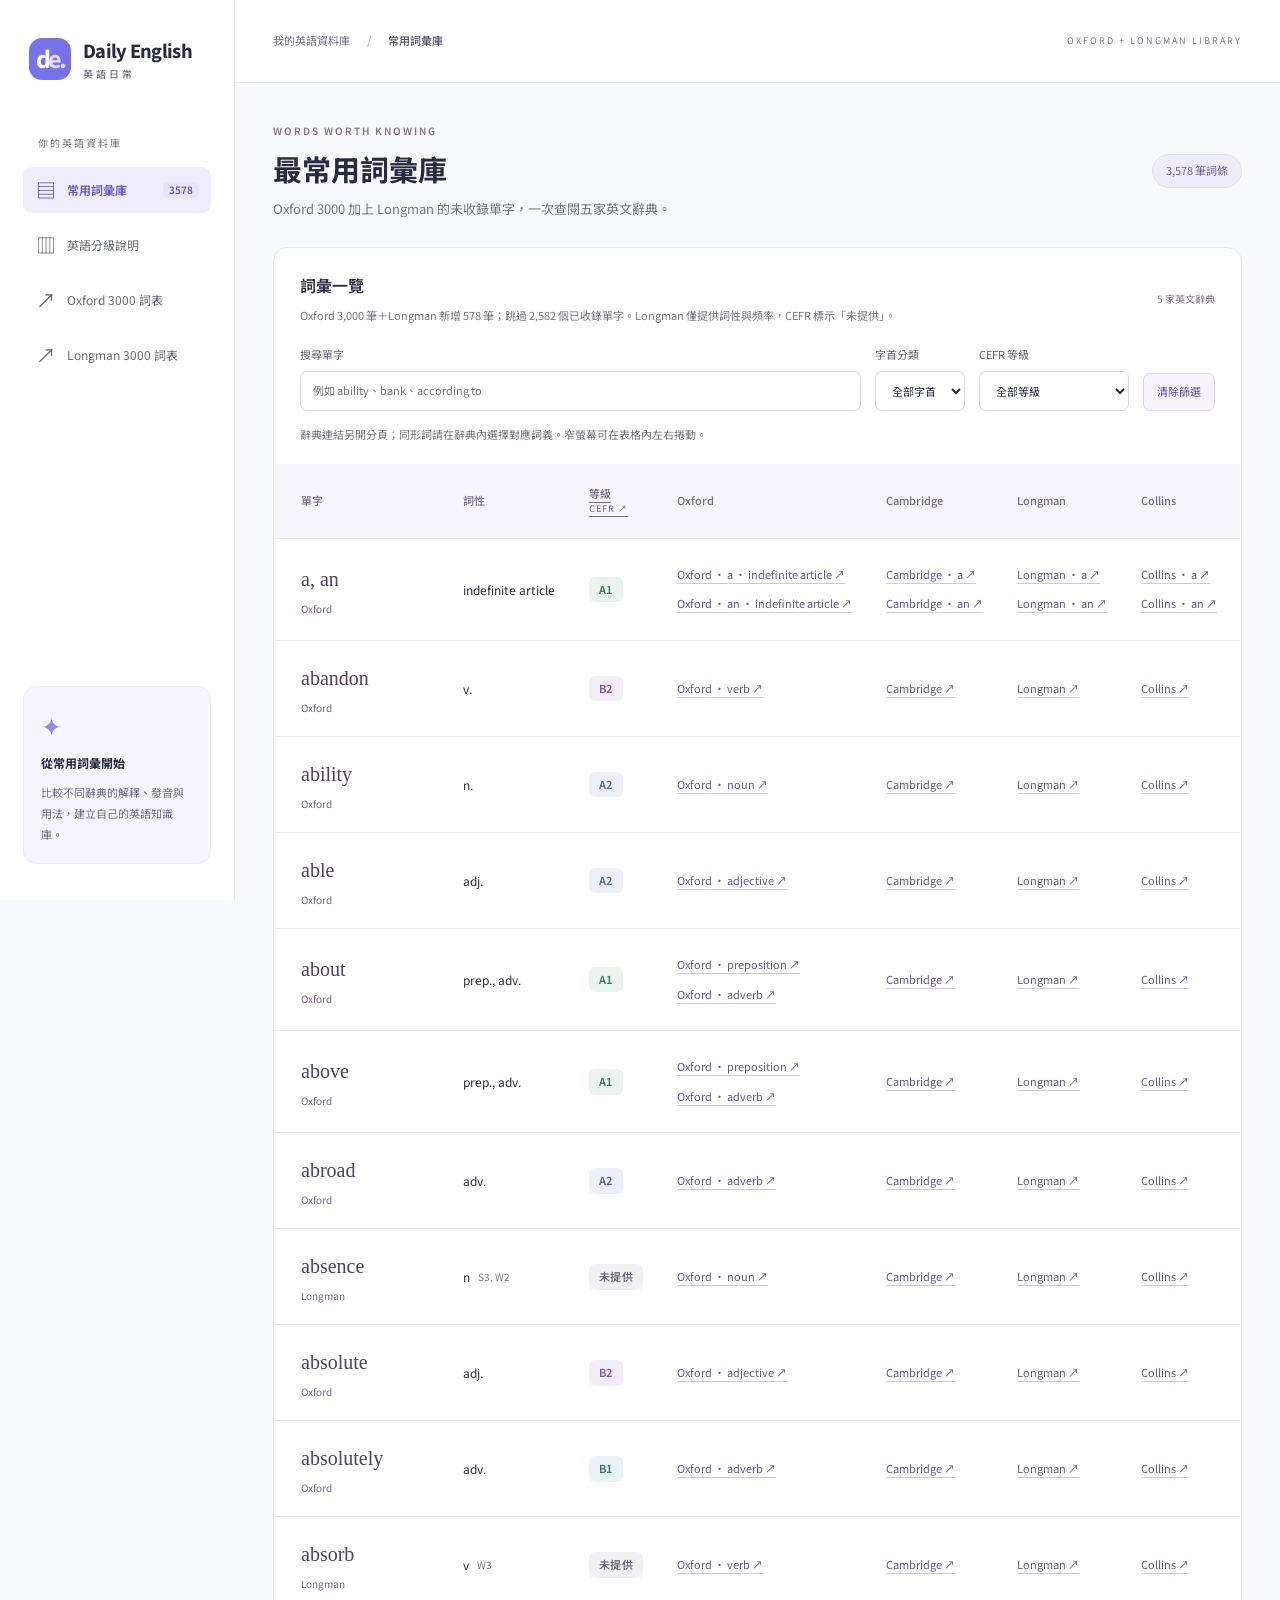
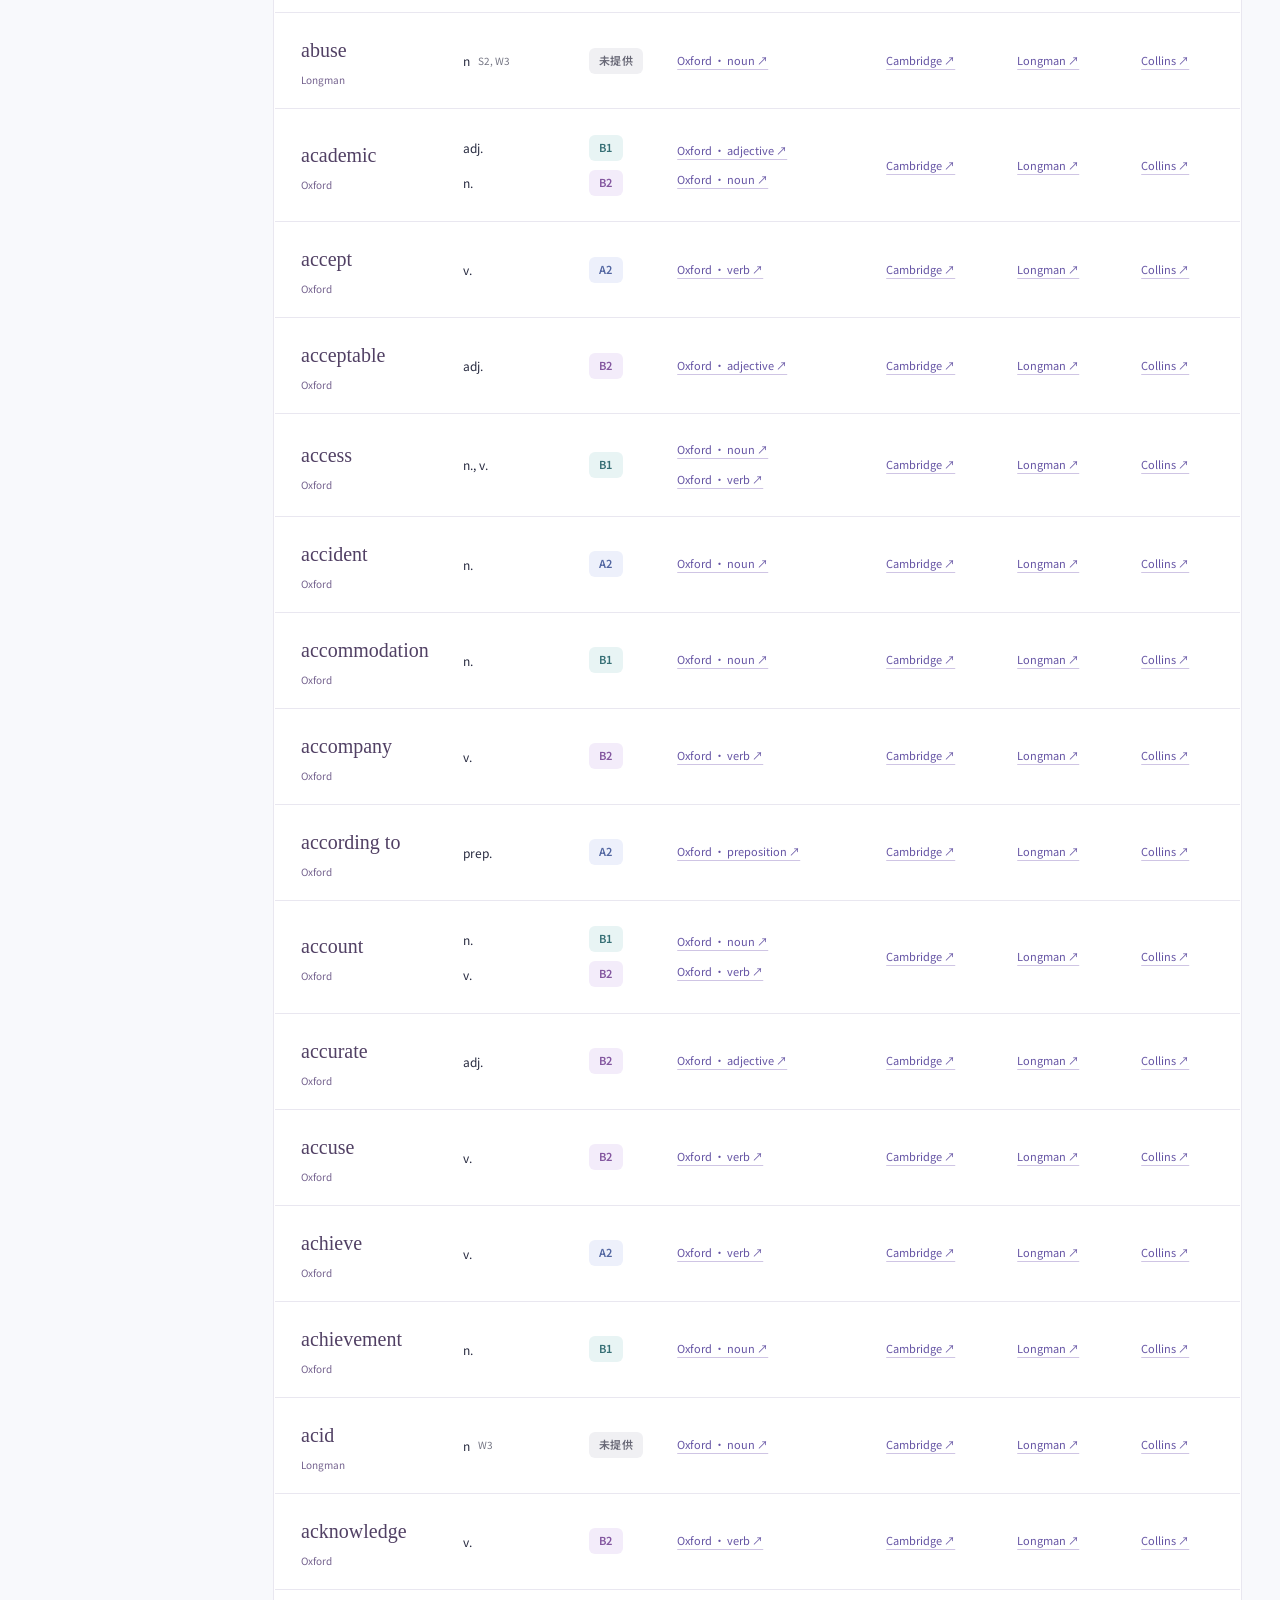
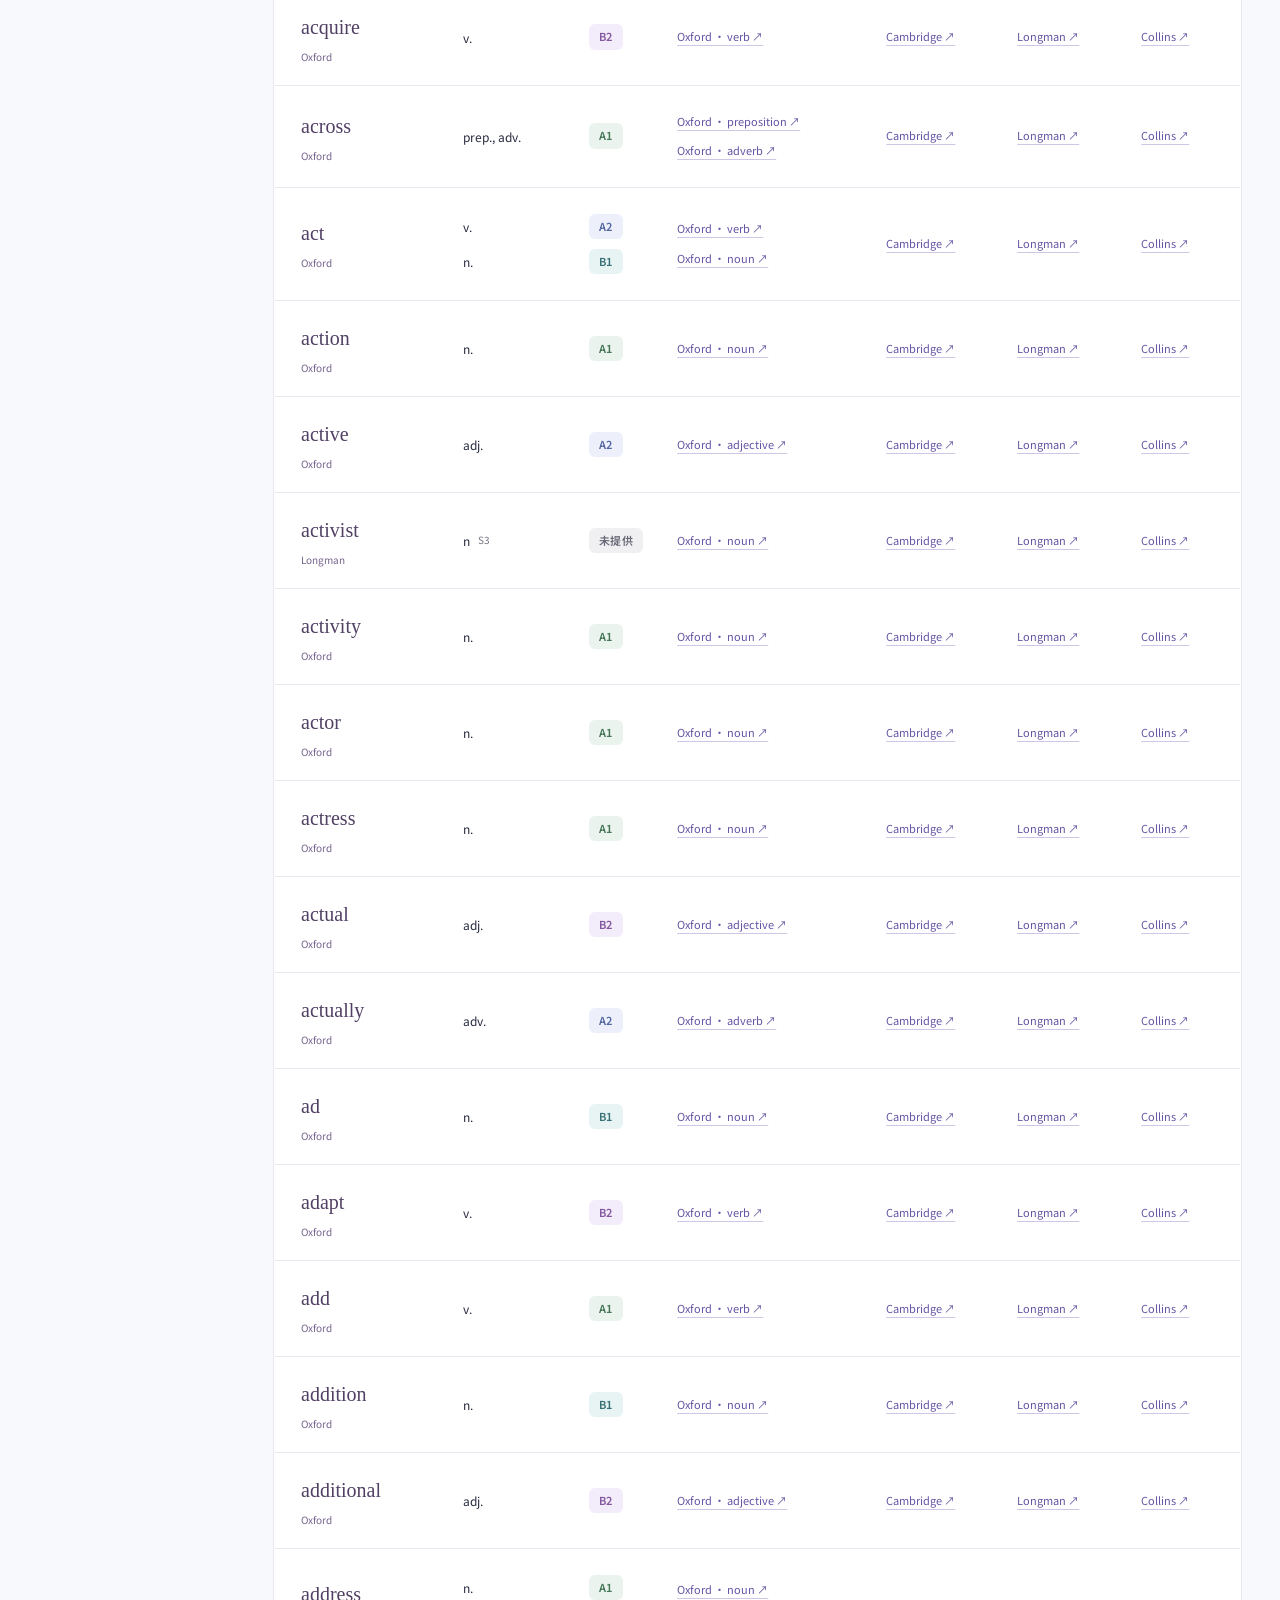
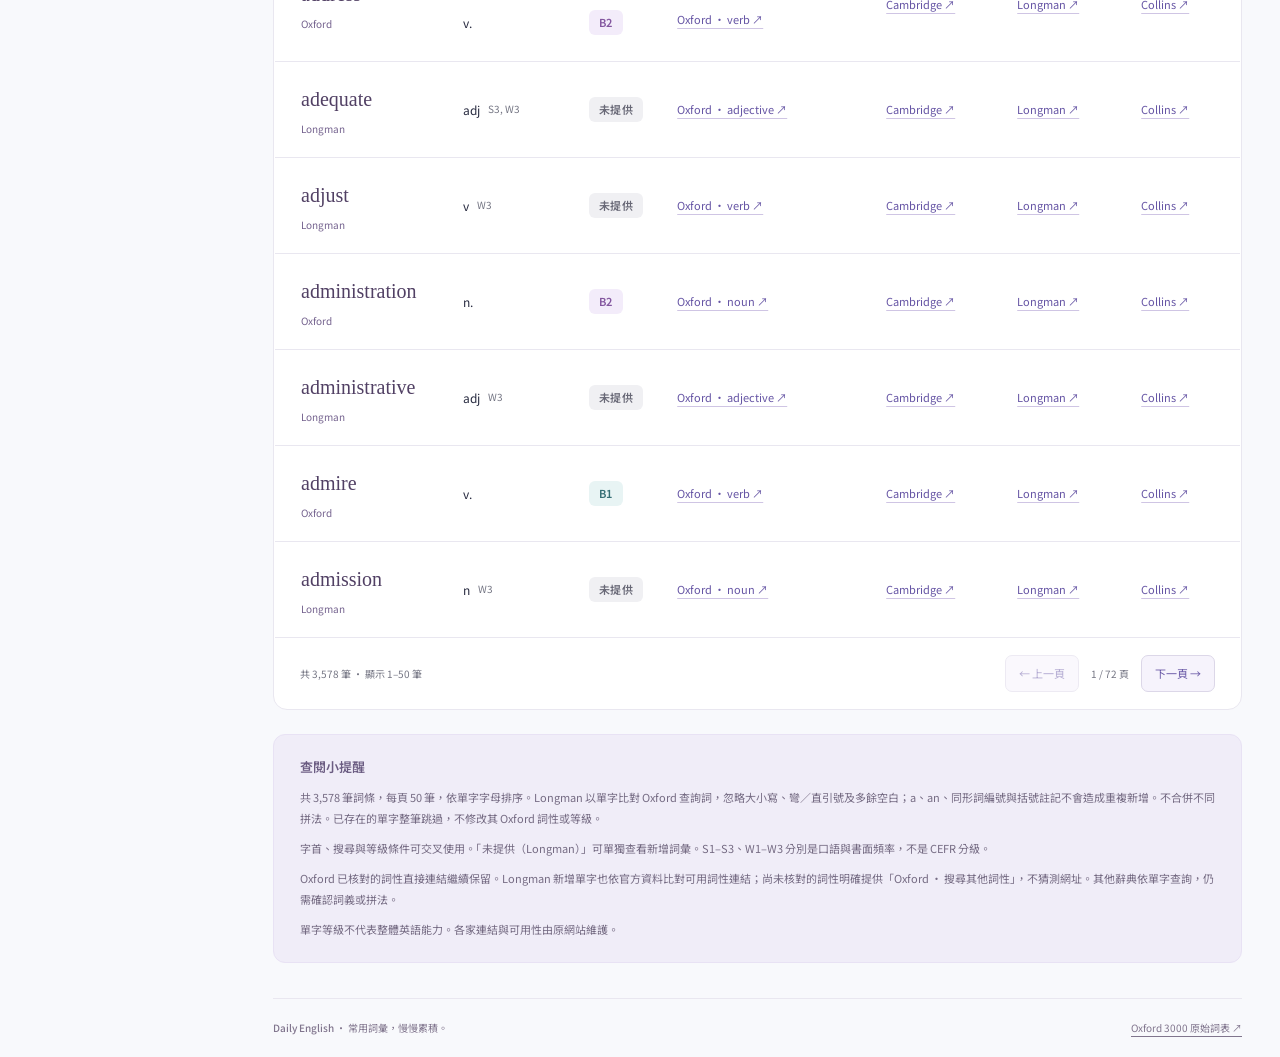
==== index.html @ fe5a357c "Add deduplicated Longman vocabulary to the library Co-authored-by: Copilot <223556219+Copilot@users." ====
<!DOCTYPE html>
<html lang="zh-Hant">
<head>
  <meta charset="UTF-8">
  <meta name="viewport" content="width=device-width, initial-scale=1">
  <meta name="theme-color" content="#7772e8">
  <meta name="description" content="Oxford 與 Longman 常用詞彙庫：搜尋 3578 筆詞條、詞性與等級，連結五家英文辭典，Longman 新增詞彙自動跳過已收錄的單字。">
  <title>常用詞彙庫｜Daily English 英語日常</title>
  <link rel="stylesheet" href="./styles.css">
  <script src="./oxford-words.js" defer></script>
  <script src="./oxford-links.js" defer></script>
  <script src="./longman-words.js" defer></script>
  <script src="./library.js?v=longman-union" defer></script>
</head>
<body>
  <a class="skip-link" href="#main">跳到主要內容</a>
  <aside class="sidebar">
    <a class="brand" href="./index.html" aria-label="Daily English 首頁"><span class="brand-icon">d<span>e.</span></span><span>Daily English<small>英語日常</small></span></a>
    <span class="nav-label">你的英語資料庫</span>
    <nav aria-label="主要導覽">
      <a class="nav-item active" href="./index.html" aria-current="page"><span aria-hidden="true">▤</span>常用詞彙庫<span class="nav-badge">3578</span></a>
      <a class="nav-item" href="./levels.html"><span aria-hidden="true">▥</span>英語分級說明</a>
      <a class="nav-item" href="./The_Oxford_3000.pdf" target="_blank" rel="noopener noreferrer"><span aria-hidden="true">↗</span>Oxford 3000 詞表<span class="sr-only">（另開分頁）</span></a>
      <a class="nav-item" href="./longman_3000_list.pdf" target="_blank" rel="noopener noreferrer"><span aria-hidden="true">↗</span>Longman 3000 詞表<span class="sr-only">（另開分頁）</span></a>
    </nav>
    <div class="sidebar-note"><span aria-hidden="true">✦</span><strong>從常用詞彙開始</strong><p>比較不同辭典的解釋、發音與用法，建立自己的英語知識庫。</p></div>
  </aside>
  <div class="workspace">
    <header class="topbar"><div class="breadcrumb">我的英語資料庫 <span>/</span> <strong>常用詞彙庫</strong></div><span class="header-label">OXFORD + LONGMAN LIBRARY</span></header>
    <main id="main" tabindex="-1">
      <div class="page-heading"><div><div class="eyebrow">WORDS WORTH KNOWING</div><h1>最常用詞彙庫</h1><p>Oxford 3000 加上 Longman 的未收錄單字，一次查閱五家英文辭典。</p></div><span class="entry-count">3,578 筆詞條</span></div>
      <section class="library-panel" aria-labelledby="library-title">
        <div class="panel-heading"><div><h2 id="library-title">詞彙一覽</h2><p>Oxford 3,000 筆＋Longman 新增 578 筆；跳過 2,582 個已收錄單字。Longman 僅提供詞性與頻率，CEFR 標示「未提供」。</p></div><span class="dictionary-count">5 家英文辭典</span></div>
        <form class="library-filters" id="filters" role="search" aria-label="搜尋詞彙">
          <label class="search-field" for="word-search">搜尋單字<input id="word-search" type="search" placeholder="例如 ability、bank、according to" autocomplete="off" disabled></label>
          <label for="initial-filter">字首分類<select id="initial-filter" disabled><option value="">全部字首</option></select></label>
          <label for="level-filter">CEFR 等級<select id="level-filter" disabled><option value="">全部等級</option><option>A1</option><option>A2</option><option>B1</option><option>B2</option><option value="ungraded">未提供（Longman）</option></select></label>
          <button type="reset" id="clear-filters" disabled>清除篩選</button>
        </form>
        <p class="table-hint" id="table-hint">辭典連結另開分頁；同形詞請在辭典內選擇對應詞義。窄螢幕可在表格內左右捲動。</p>
        <p class="library-error" id="library-error" role="alert" hidden></p>
        <noscript><p class="library-error">請啟用 JavaScript 以使用完整詞庫、搜尋與分頁，或直接開啟 <a href="./The_Oxford_3000.pdf">Oxford 3000 PDF 詞表</a>。</p></noscript>
        <div class="table-scroll" role="region" aria-label="常用詞彙表格，可左右捲動" aria-describedby="table-hint" tabindex="0">
          <table>
            <caption class="sr-only">Oxford 與 Longman 詞條、詞性、CEFR 等級及五家英文辭典連結（另開分頁）</caption>
            <thead><tr><th scope="col">單字</th><th scope="col">詞性</th><th scope="col"><a class="level-guide-link" href="./levels.html">等級 <span class="column-detail">CEFR ↗</span><span class="sr-only">：查看英語分級說明</span></a></th><th scope="col">Oxford</th><th scope="col">Cambridge</th><th scope="col">Longman</th><th scope="col">Collins</th><th scope="col">Merriam-Webster</th></tr></thead>
            <tbody id="vocabulary-body"></tbody>
          </table>
        </div>
        <div class="table-footer"><span id="results-status" role="status" aria-live="polite">正在載入詞庫…</span><div class="pagination" aria-label="詞庫分頁"><button type="button" id="previous-page" disabled>← 上一頁</button><span id="page-status"></span><button type="button" id="next-page" disabled>下一頁 →</button></div></div>
      </section>
      <aside class="library-note"><h2>查閱小提醒</h2><p>共 3,578 筆詞條，每頁 50 筆，依單字字母排序。Longman 以單字比對 Oxford 查詢詞，忽略大小寫、彎／直引號及多餘空白；a、an、同形詞編號與括號註記不會造成重複新增。不合併不同拼法。已存在的單字整筆跳過，不修改其 Oxford 詞性或等級。</p><p>字首、搜尋與等級條件可交叉使用。「未提供（Longman）」可單獨查看新增詞彙。S1–S3、W1–W3 分別是口語與書面頻率，不是 CEFR 分級。</p><p>Oxford 已核對的詞性直接連結繼續保留。Longman 新增單字也依官方資料比對可用詞性連結；尚未核對的詞性明確提供「Oxford · 搜尋其他詞性」，不猜測網址。其他辭典依單字查詢，仍需確認詞義或拼法。</p><p>單字等級不代表整體英語能力。各家連結與可用性由原網站維護。</p></aside>
      <footer class="footer"><span><strong>Daily English</strong> · 常用詞彙，慢慢累積。</span><a href="./The_Oxford_3000.pdf" target="_blank" rel="noopener noreferrer">Oxford 3000 原始詞表 ↗<span class="sr-only">（另開分頁）</span></a></footer>
    </main>
  </div>
</body>
</html>
---- styles.css ----
@import url('https://fonts.googleapis.com/css2?family=Noto+Sans+TC:wght@400;500;600;700;800&display=swap');

:root{--ink:#282b40;--muted:#747583;--purple:#7772e8;--line:#e9e7f0;--bg:#f8f9fc}
*{box-sizing:border-box}
body{margin:0;background:var(--bg);color:var(--ink);font-family:"Noto Sans TC",system-ui,sans-serif;font-size:14px;line-height:1.6}
a{color:inherit;text-decoration:none}
a:focus-visible,[tabindex]:focus-visible{outline:3px solid #6255cf;outline-offset:4px}
.sr-only{position:absolute;width:1px;height:1px;padding:0;margin:-1px;overflow:hidden;clip-path:inset(50%);white-space:nowrap;border:0}
.skip-link{position:fixed;left:15px;top:-100px;z-index:10;background:#fff;padding:12px}
.skip-link:focus{top:10px}
.sidebar{position:fixed;inset:0 auto 0 0;width:235px;background:#fff;border-right:1px solid var(--line);padding:36px 23px;display:flex;flex-direction:column}
.brand{display:flex;align-items:center;gap:12px;font-size:18px;font-weight:800;letter-spacing:-.7px;margin:0 6px 53px}
.brand small{display:block;font-size:10px;letter-spacing:3px;color:var(--muted);font-weight:500;margin-top:1px}
.brand-icon{height:42px;width:42px;flex-shrink:0;border-radius:13px;background:var(--purple);color:white;display:flex;align-items:center;justify-content:center;letter-spacing:-3px;font-size:23px}
.brand-icon span{color:#e1dcff}
.nav-label{font-size:10px;color:var(--muted);letter-spacing:2px;margin:0 15px 16px}
nav{display:grid;gap:9px}
.nav-item{border-radius:9px;padding:13px 12px;color:#686a79;display:flex;align-items:center;gap:10px;font-size:12px}
.nav-item>span:first-child{font-size:20px;line-height:1;width:22px;text-align:center}
.nav-item:hover{background:#f6f5fd}
.nav-item.active{color:#6559c8;background:#efedfc;font-weight:600}
.nav-badge{margin-left:auto;background:#e8e4fb;color:#6758b3;border-radius:5px;font-size:10px;padding:0 6px}
.sidebar-note{background:#f6f4ff;border:1px solid #eeebfc;border-radius:13px;padding:18px 17px;margin-top:auto}
.sidebar-note>span{display:block;font-size:25px;color:#9688e7;margin-bottom:6px}
.sidebar-note strong{font-size:12px}
.sidebar-note p{font-size:11px;color:#736c87;line-height:1.9;margin:9px 0 0}
.workspace{margin-left:235px}
.topbar{min-height:83px;background:#fff;border-bottom:1px solid var(--line);display:flex;align-items:center;justify-content:space-between;padding:18px 38px;gap:16px}
.breadcrumb{color:var(--muted);font-size:11px;display:flex;gap:17px}
.breadcrumb strong{color:#515363;font-weight:500}
.breadcrumb span{color:#aaa5ba}
.header-label{font-size:9px;letter-spacing:2px;color:#817597}
main{max-width:1600px;margin:auto;padding:40px 38px 0}
.page-heading{display:flex;justify-content:space-between;align-items:center;gap:15px;margin-bottom:28px}
.eyebrow{color:#807598;font-size:10px;font-weight:600;letter-spacing:2px}
h1{font-size:29px;font-weight:700;line-height:1.5;margin:8px 0}
.page-heading p{font-size:13px;color:var(--muted);margin:7px 0 0}
.entry-count{font-size:11px;color:#73649b;background:#efecfa;border:1px solid #e4def3;border-radius:20px;padding:7px 13px;white-space:nowrap}
.library-panel{background:#fff;border:1px solid var(--line);border-radius:14px;overflow:hidden}
.panel-heading{display:flex;justify-content:space-between;gap:15px;align-items:center;padding:25px 26px 0}
h2{font-size:16px;font-weight:600;margin:0}
.panel-heading p{font-size:11px;color:var(--muted);margin:8px 0 0}
.dictionary-count{font-size:10px;color:#817597;white-space:nowrap}
.table-hint{margin:15px 26px 20px;font-size:11px;color:var(--muted)}
.table-scroll{position:relative;overflow-x:auto;margin:0 1px}
table{width:100%;border-collapse:collapse;min-width:1060px;text-align:left}
th,td{padding:21px 17px;border-bottom:1px solid var(--line);vertical-align:middle}
thead{background:#f6f5fb}
thead th{font-size:11px;color:#756c88;font-weight:500;white-space:nowrap}
thead th:first-child,tbody th{padding-left:26px}
.column-detail{display:block;font-size:9px;color:#817597;letter-spacing:1px}
tbody th{font-family:Georgia,serif;font-size:23px;font-weight:400;color:#514064;white-space:nowrap}
tbody tr:hover{background:#fcfbff}
td{font-size:12px}
td small{display:block;color:var(--muted);font-size:10px;margin-top:5px}
td a{display:inline-block;font-size:11px;color:#6554a4;white-space:nowrap;text-decoration:underline;text-decoration-color:#cfc5e4;text-underline-offset:4px;padding:6px 0}
td a:hover{color:#44307b;text-decoration-color:currentColor}
.variant-links a{display:block}
.library-filters{display:flex;flex-wrap:wrap;gap:14px;align-items:flex-end;margin:22px 26px 0}
.library-filters label{display:flex;flex-direction:column;gap:7px;font-size:11px;color:#686077}
.search-field{flex:1;min-width:180px}
input,select,button{font:inherit}
.library-filters input,.library-filters select{border:1px solid #dcd7e8;border-radius:7px;background:#fff;color:var(--ink);padding:10px 12px;min-height:40px;width:100%}
button{cursor:pointer;border:1px solid #dcd7e8;border-radius:7px;background:#f6f3fc;color:#6554a4;padding:9px 13px;font-size:11px}
button:hover:not(:disabled){background:#ece6fa}
button:disabled{opacity:.5;cursor:default}
button:focus-visible,input:focus-visible,select:focus-visible{outline:3px solid #6255cf;outline-offset:3px}
.pagination{display:flex;align-items:center;gap:12px;flex-wrap:wrap}
.table-footer{align-items:center}
.library-error{margin:18px 26px;padding:14px;background:#fff0ec;color:#944335;border:1px solid #edc4bb;border-radius:8px;font-size:12px}
[hidden]{display:none!important}
.empty-results{text-align:center;padding:35px;color:var(--muted)}
#vocabulary-body th>span{display:block;font-size:20px;max-width:210px;white-space:normal}
#vocabulary-body td>a{display:block}
.pos-group,.level-group{min-height:35px;display:flex;align-items:center}
.pos-group{white-space:nowrap}
.word-source-label{display:block;font:10px "Noto Sans TC",system-ui,sans-serif;color:#74628e;margin-top:6px}
.frequency-label{margin:0 0 0 8px;color:var(--muted);font-size:10px}
.level-ungraded{background:#f0f0f3;color:#696977;white-space:nowrap}
@media(max-width:700px){.library-filters{margin:18px 18px 0;gap:10px}.search-field{flex-basis:100%}.pagination{gap:8px}.pagination button{padding:9px}.library-error{margin:18px}}
.level{display:inline-block;font-size:11px;font-weight:600;letter-spacing:.5px;padding:4px 10px;border-radius:6px}
.level-a1{background:#eaf3ed;color:#447557}
.level-a2{background:#edf0fb;color:#5266a1}
.level-b2{background:#f3ecfa;color:#83569f}
.table-footer{display:flex;justify-content:space-between;gap:12px;padding:17px 26px;color:var(--muted);font-size:10px;flex-wrap:wrap}
.library-note{background:#f0edf8;border:1px solid #e8e2f4;border-radius:12px;padding:22px 26px;margin-top:24px}
.library-note h2{font-size:13px;color:#6b5c82}
.library-note p{font-size:11px;line-height:1.9;color:#756b83;margin:9px 0 0}
.footer{margin-top:35px;border-top:1px solid var(--line);display:flex;justify-content:space-between;padding:21px 0;font-size:10px;color:#80758d;gap:15px;flex-wrap:wrap}
.footer strong{font-weight:500}
.footer a{text-decoration:underline;text-underline-offset:4px}
.level-guide-link{display:inline-block;text-decoration:underline;text-underline-offset:4px}
.level-b1{background:#e8f4f4;color:#366f75}
.level-c1{background:#f9eee4;color:#8a5a31}
.level-c2{background:#f8e9ee;color:#904660}
.guide-section{background:#fff;border:1px solid var(--line);border-radius:14px;padding:26px;margin-bottom:24px;min-width:0}
.guide-section p{color:#646577;font-size:13px;line-height:1.9;margin:12px 0 0}
.guide-intro{background:#f1eefb}
.level-groups{display:grid;grid-template-columns:repeat(3,minmax(0,1fr));gap:15px;margin-top:24px}
.level-groups>div{background:#ffffffb3;border:1px solid #e4def3;border-radius:10px;padding:17px}
.level-groups strong{display:block;color:#625381;font-size:13px}
.level-groups span{display:block;font-size:12px;color:#726780;margin-top:7px}
.guide-section .table-hint{margin:14px 0 18px;font-size:11px}
.guide-heading p{font-size:11px}
.cefr-table{min-width:820px}
.cefr-table th,.cefr-table td{padding:18px 15px}
.cefr-table tbody th{font-family:inherit;white-space:nowrap;font-size:13px}
.cefr-table tbody th small{display:block;font-size:11px;color:var(--muted);margin-top:7px;font-weight:400}
.cefr-table td{font-size:12px;line-height:1.9;min-width:200px}
.guide-grid{display:grid;grid-template-columns:repeat(2,minmax(0,1fr));gap:24px}
.guide-link,.guide-sources a{color:#6554a4;text-decoration:underline;text-underline-offset:4px}
.guide-link{display:inline-block;font-size:12px;margin-top:18px}
.guide-list{padding-left:22px;color:#646577;font-size:13px;line-height:1.9}
.guide-list li{padding-left:4px;margin:10px 0}
.guide-sources{margin-top:24px}
.guide-sources ul{padding-left:20px;font-size:12px;line-height:2.2}
.guide-sources p{font-size:11px}
@media(max-width:900px){.guide-grid{grid-template-columns:1fr;gap:0}.level-groups{grid-template-columns:1fr;gap:10px}}
@media(max-width:700px){.guide-section{padding:20px}.guide-section p,.guide-list{font-size:12px}.level-groups{margin-top:18px}.cefr-table td{font-size:11px}}
@media(max-width:1100px){.sidebar{width:205px;padding:30px 16px}.workspace{margin-left:205px}.brand{font-size:16px;gap:9px}.topbar{padding:18px 26px}main{padding:30px 26px 0}}
@media(max-width:700px){.sidebar{position:static;width:auto;padding:18px;border-bottom:1px solid var(--line)}.brand{font-size:17px;margin:0 0 15px;gap:10px}.brand small,.nav-label,.sidebar-note{display:none}.brand-icon{height:33px;width:33px}nav{display:flex;flex-wrap:wrap;gap:5px}.nav-item{font-size:11px;padding:10px}.nav-item>span:first-child{font-size:17px;width:18px}.workspace{margin-left:0}.topbar{min-height:55px;padding:15px 18px}.breadcrumb{font-size:10px;gap:10px}.header-label{display:none}main{padding:26px 16px 0}.page-heading{align-items:flex-start;flex-direction:column;gap:12px}h1{font-size:25px}.page-heading p{font-size:12px}.panel-heading{padding:21px 18px 0;align-items:flex-start}.panel-heading p{font-size:10px}.dictionary-count{display:none}.table-hint{margin:13px 18px 18px;font-size:10px}.table-footer{padding:15px 18px}.library-note{padding:20px}.footer{font-size:9px}}
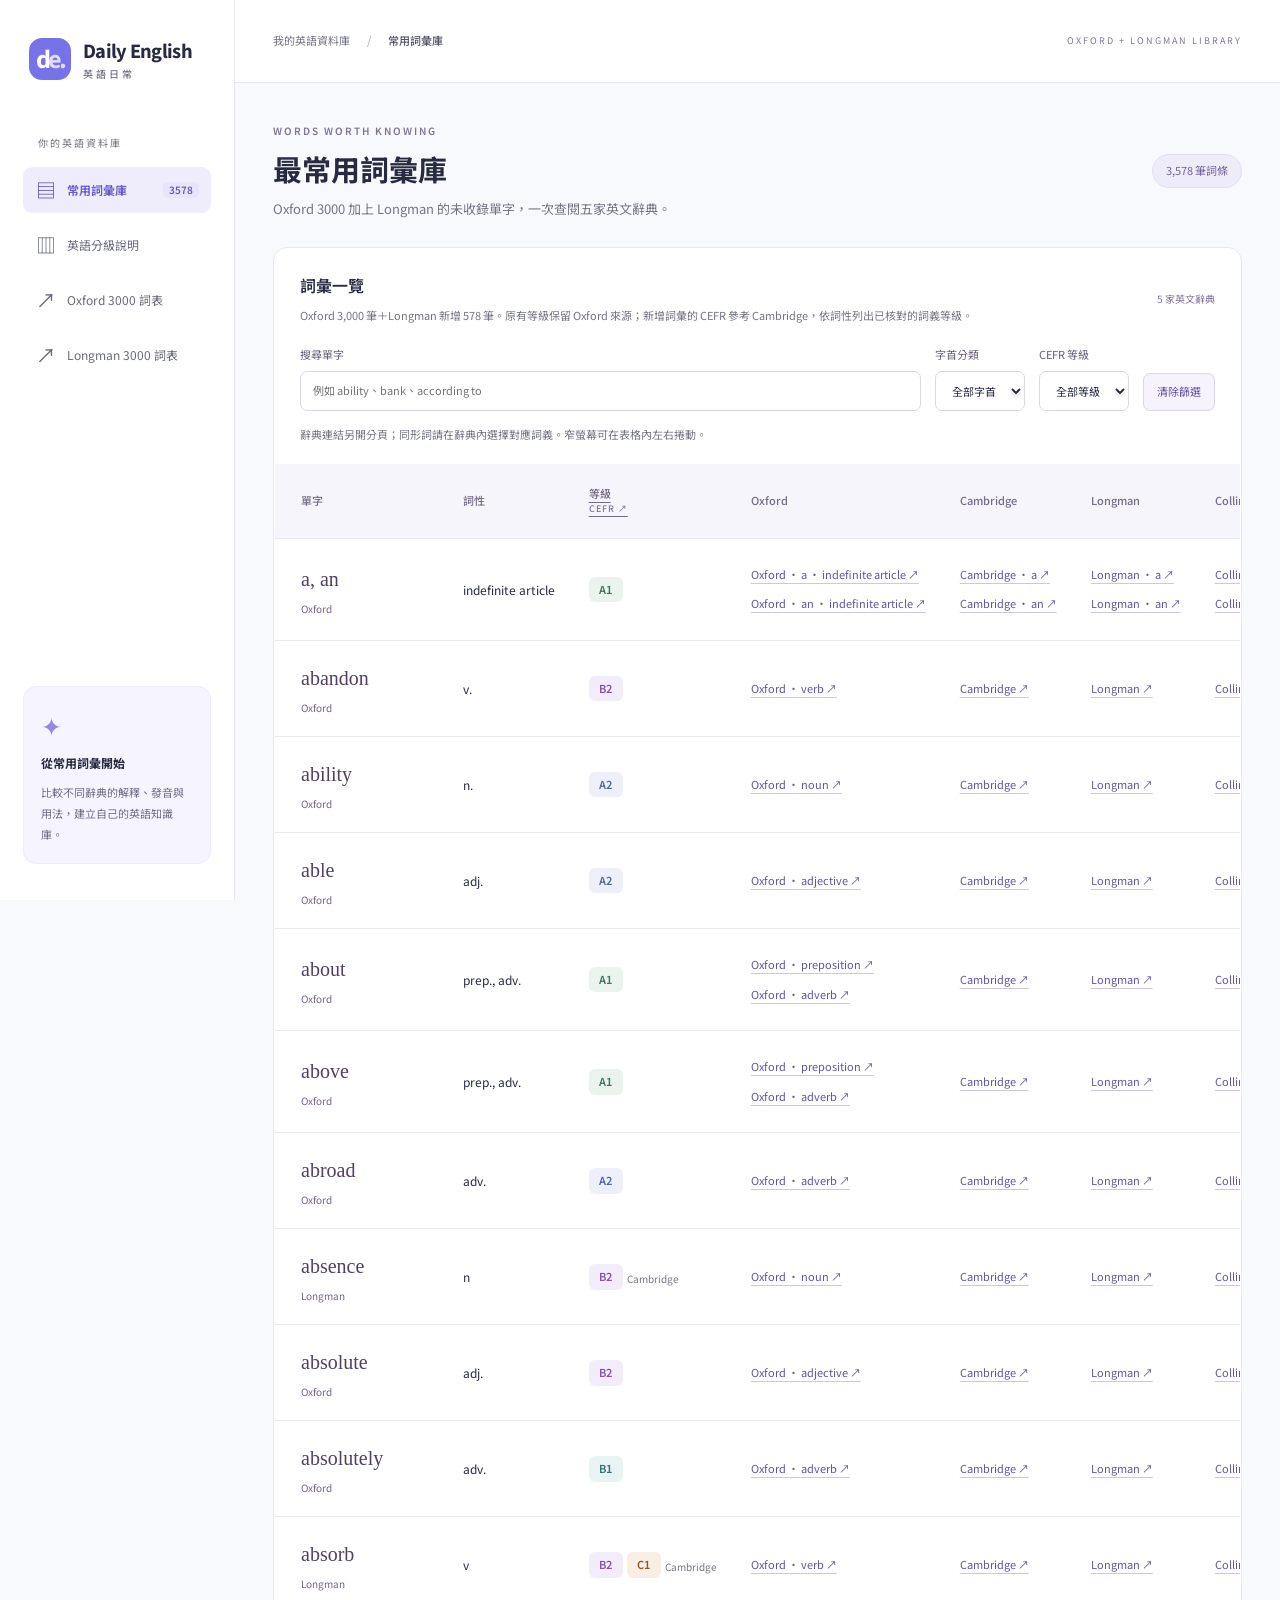
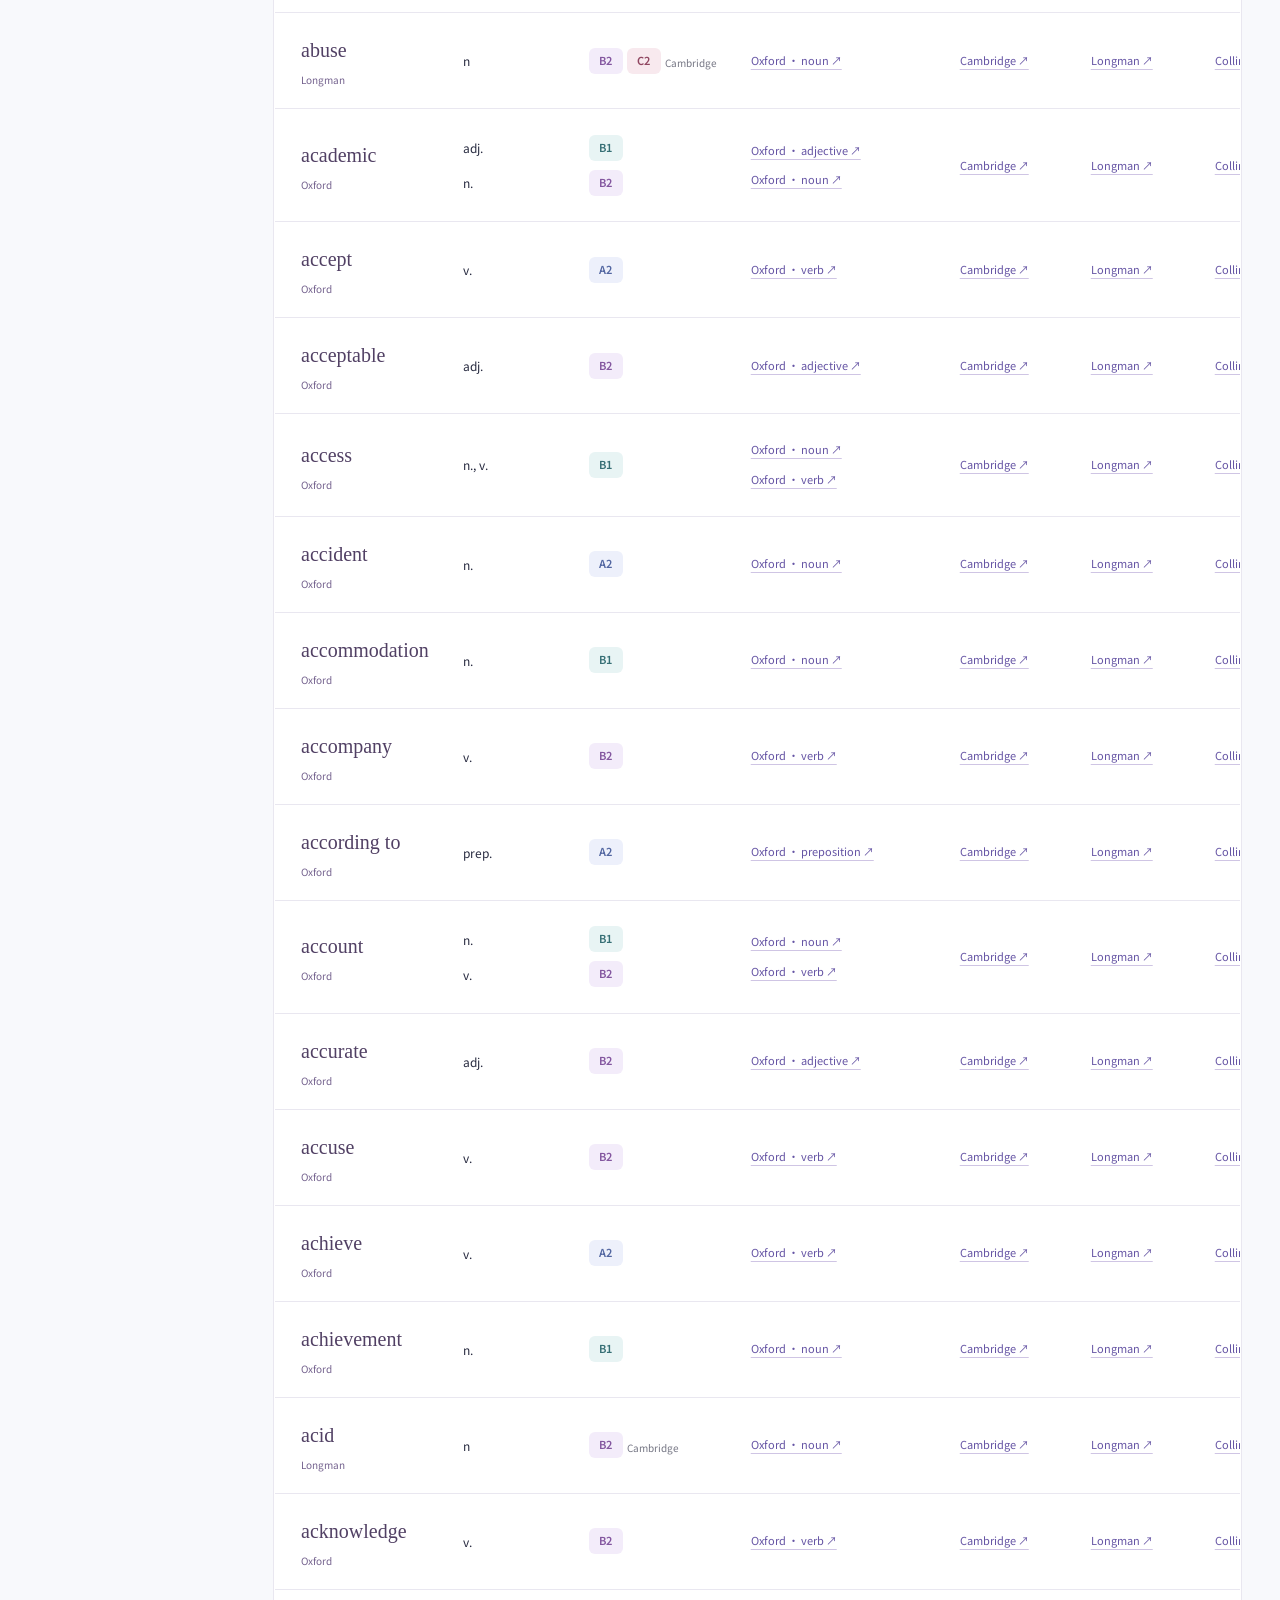
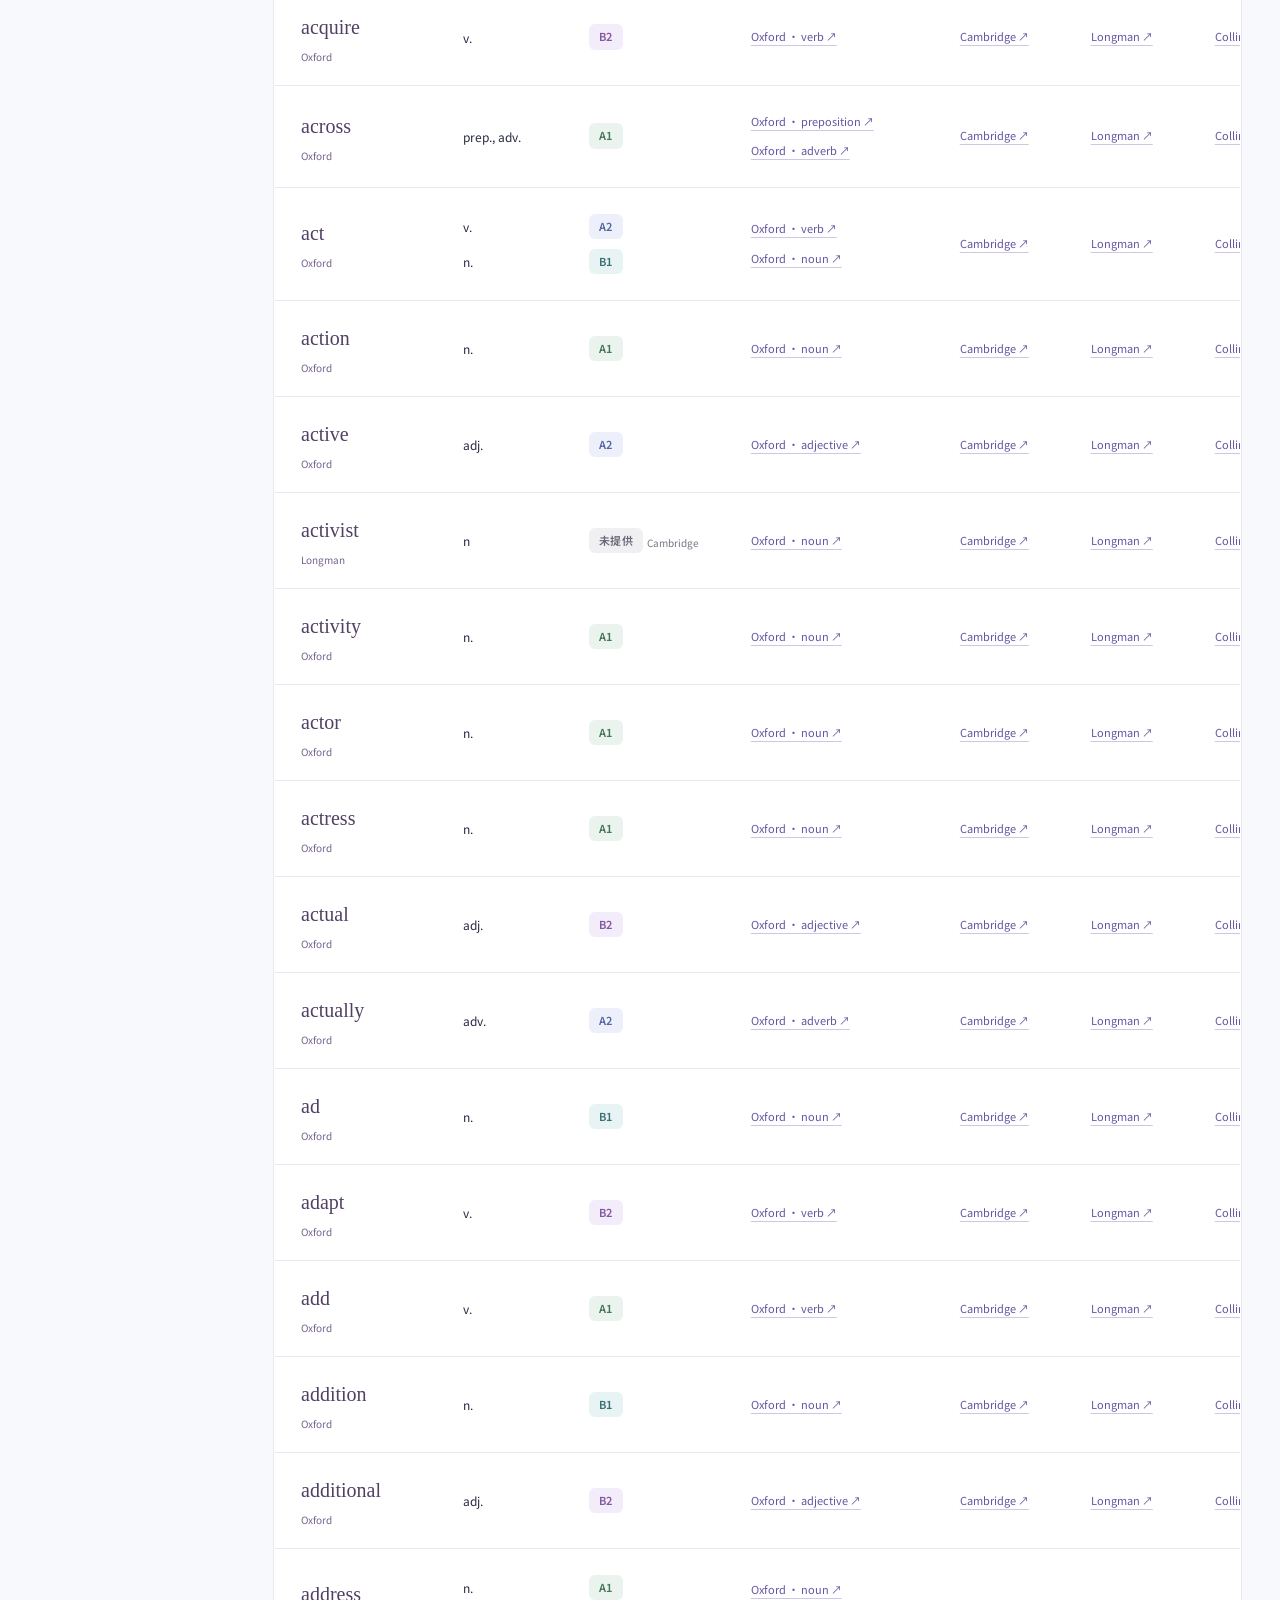
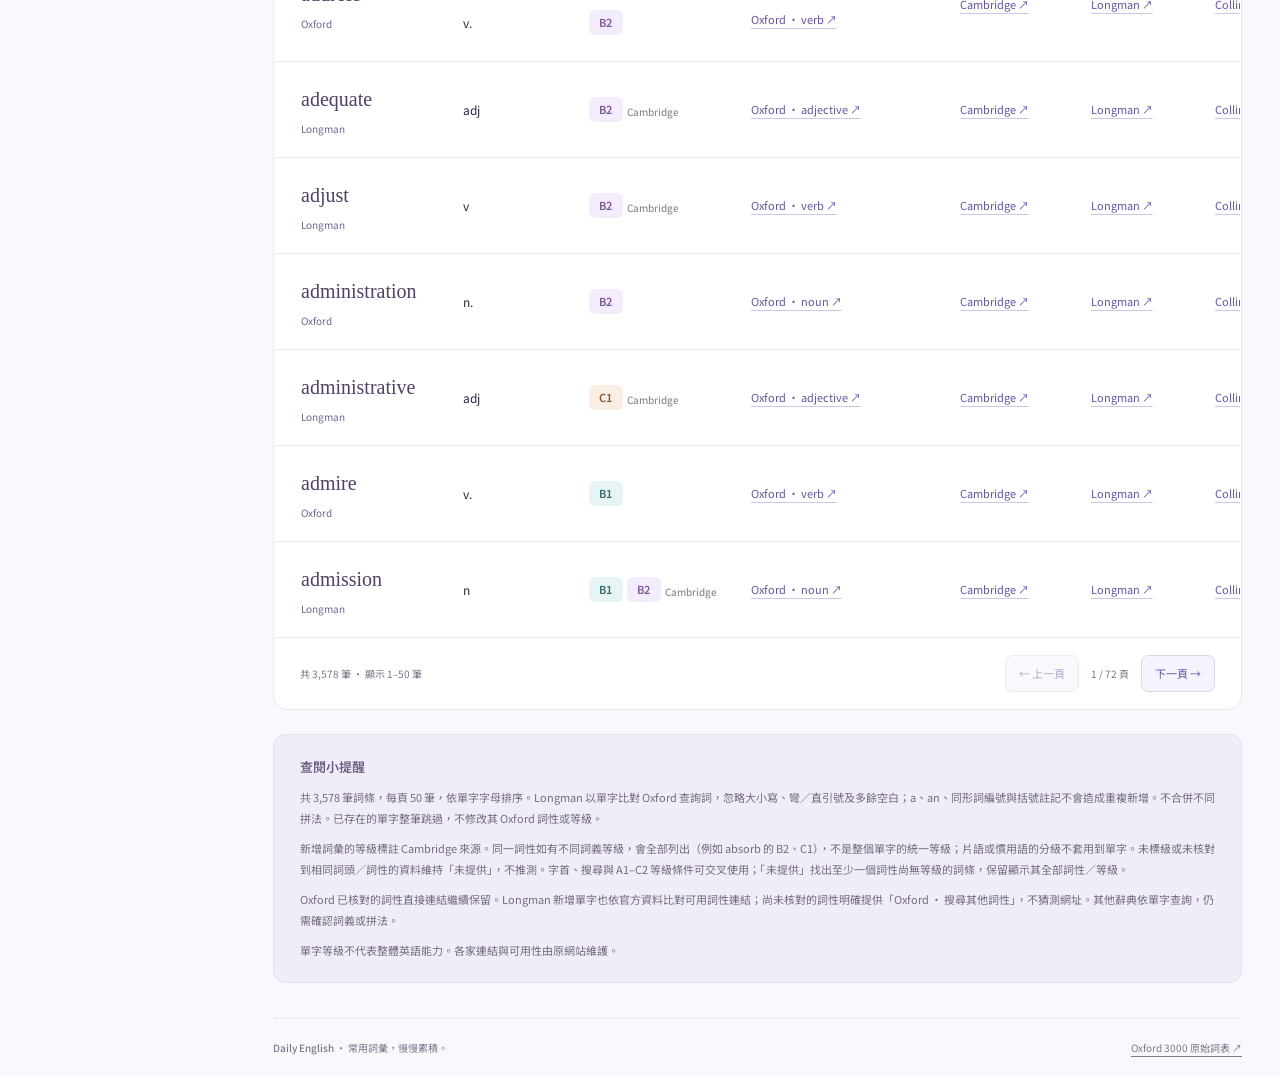
==== commit 3e7042c5: "Replace frequency display with verified Cambridge CEFR levels Co-authored-by: Copilot <223556219+Cop" ====
--- a/index.html
+++ b/index.html
@@ -9,8 +9,8 @@
   <link rel="stylesheet" href="./styles.css">
   <script src="./oxford-words.js" defer></script>
   <script src="./oxford-links.js" defer></script>
-  <script src="./longman-words.js" defer></script>
-  <script src="./library.js?v=longman-union" defer></script>
+  <script src="./longman-words.js?v=cambridge-cefr" defer></script>
+  <script src="./library.js?v=cambridge-cefr" defer></script>
 </head>
 <body>
   <a class="skip-link" href="#main">跳到主要內容</a>
@@ -30,11 +30,11 @@
     <main id="main" tabindex="-1">
       <div class="page-heading"><div><div class="eyebrow">WORDS WORTH KNOWING</div><h1>最常用詞彙庫</h1><p>Oxford 3000 加上 Longman 的未收錄單字，一次查閱五家英文辭典。</p></div><span class="entry-count">3,578 筆詞條</span></div>
       <section class="library-panel" aria-labelledby="library-title">
-        <div class="panel-heading"><div><h2 id="library-title">詞彙一覽</h2><p>Oxford 3,000 筆＋Longman 新增 578 筆；跳過 2,582 個已收錄單字。Longman 僅提供詞性與頻率，CEFR 標示「未提供」。</p></div><span class="dictionary-count">5 家英文辭典</span></div>
+        <div class="panel-heading"><div><h2 id="library-title">詞彙一覽</h2><p>Oxford 3,000 筆＋Longman 新增 578 筆。原有等級保留 Oxford 來源；新增詞彙的 CEFR 參考 Cambridge，依詞性列出已核對的詞義等級。</p></div><span class="dictionary-count">5 家英文辭典</span></div>
         <form class="library-filters" id="filters" role="search" aria-label="搜尋詞彙">
           <label class="search-field" for="word-search">搜尋單字<input id="word-search" type="search" placeholder="例如 ability、bank、according to" autocomplete="off" disabled></label>
           <label for="initial-filter">字首分類<select id="initial-filter" disabled><option value="">全部字首</option></select></label>
-          <label for="level-filter">CEFR 等級<select id="level-filter" disabled><option value="">全部等級</option><option>A1</option><option>A2</option><option>B1</option><option>B2</option><option value="ungraded">未提供（Longman）</option></select></label>
+          <label for="level-filter">CEFR 等級<select id="level-filter" disabled><option value="">全部等級</option><option>A1</option><option>A2</option><option>B1</option><option>B2</option><option>C1</option><option>C2</option><option value="ungraded">未提供</option></select></label>
           <button type="reset" id="clear-filters" disabled>清除篩選</button>
         </form>
         <p class="table-hint" id="table-hint">辭典連結另開分頁；同形詞請在辭典內選擇對應詞義。窄螢幕可在表格內左右捲動。</p>
@@ -49,7 +49,7 @@
         </div>
         <div class="table-footer"><span id="results-status" role="status" aria-live="polite">正在載入詞庫…</span><div class="pagination" aria-label="詞庫分頁"><button type="button" id="previous-page" disabled>← 上一頁</button><span id="page-status"></span><button type="button" id="next-page" disabled>下一頁 →</button></div></div>
       </section>
-      <aside class="library-note"><h2>查閱小提醒</h2><p>共 3,578 筆詞條，每頁 50 筆，依單字字母排序。Longman 以單字比對 Oxford 查詢詞，忽略大小寫、彎／直引號及多餘空白；a、an、同形詞編號與括號註記不會造成重複新增。不合併不同拼法。已存在的單字整筆跳過，不修改其 Oxford 詞性或等級。</p><p>字首、搜尋與等級條件可交叉使用。「未提供（Longman）」可單獨查看新增詞彙。S1–S3、W1–W3 分別是口語與書面頻率，不是 CEFR 分級。</p><p>Oxford 已核對的詞性直接連結繼續保留。Longman 新增單字也依官方資料比對可用詞性連結；尚未核對的詞性明確提供「Oxford · 搜尋其他詞性」，不猜測網址。其他辭典依單字查詢，仍需確認詞義或拼法。</p><p>單字等級不代表整體英語能力。各家連結與可用性由原網站維護。</p></aside>
+      <aside class="library-note"><h2>查閱小提醒</h2><p>共 3,578 筆詞條，每頁 50 筆，依單字字母排序。Longman 以單字比對 Oxford 查詢詞，忽略大小寫、彎／直引號及多餘空白；a、an、同形詞編號與括號註記不會造成重複新增。不合併不同拼法。已存在的單字整筆跳過，不修改其 Oxford 詞性或等級。</p><p>新增詞彙的等級標註 Cambridge 來源。同一詞性如有不同詞義等級，會全部列出（例如 absorb 的 B2、C1），不是整個單字的統一等級；片語或慣用語的分級不套用到單字。未標級或未核對到相同詞頭／詞性的資料維持「未提供」，不推測。字首、搜尋與 A1–C2 等級條件可交叉使用；「未提供」找出至少一個詞性尚無等級的詞條，保留顯示其全部詞性／等級。</p><p>Oxford 已核對的詞性直接連結繼續保留。Longman 新增單字也依官方資料比對可用詞性連結；尚未核對的詞性明確提供「Oxford · 搜尋其他詞性」，不猜測網址。其他辭典依單字查詢，仍需確認詞義或拼法。</p><p>單字等級不代表整體英語能力。各家連結與可用性由原網站維護。</p></aside>
       <footer class="footer"><span><strong>Daily English</strong> · 常用詞彙，慢慢累積。</span><a href="./The_Oxford_3000.pdf" target="_blank" rel="noopener noreferrer">Oxford 3000 原始詞表 ↗<span class="sr-only">（另開分頁）</span></a></footer>
     </main>
   </div>
--- a/styles.css
+++ b/styles.css
@@ -75,7 +75,8 @@
 .pos-group,.level-group{min-height:35px;display:flex;align-items:center}
 .pos-group{white-space:nowrap}
 .word-source-label{display:block;font:10px "Noto Sans TC",system-ui,sans-serif;color:#74628e;margin-top:6px}
-.frequency-label{margin:0 0 0 8px;color:var(--muted);font-size:10px}
+.level-group{gap:4px;white-space:nowrap}
+.level-source-label{font-size:10px;color:var(--muted)}
 .level-ungraded{background:#f0f0f3;color:#696977;white-space:nowrap}
 @media(max-width:700px){.library-filters{margin:18px 18px 0;gap:10px}.search-field{flex-basis:100%}.pagination{gap:8px}.pagination button{padding:9px}.library-error{margin:18px}}
 .level{display:inline-block;font-size:11px;font-weight:600;letter-spacing:.5px;padding:4px 10px;border-radius:6px}
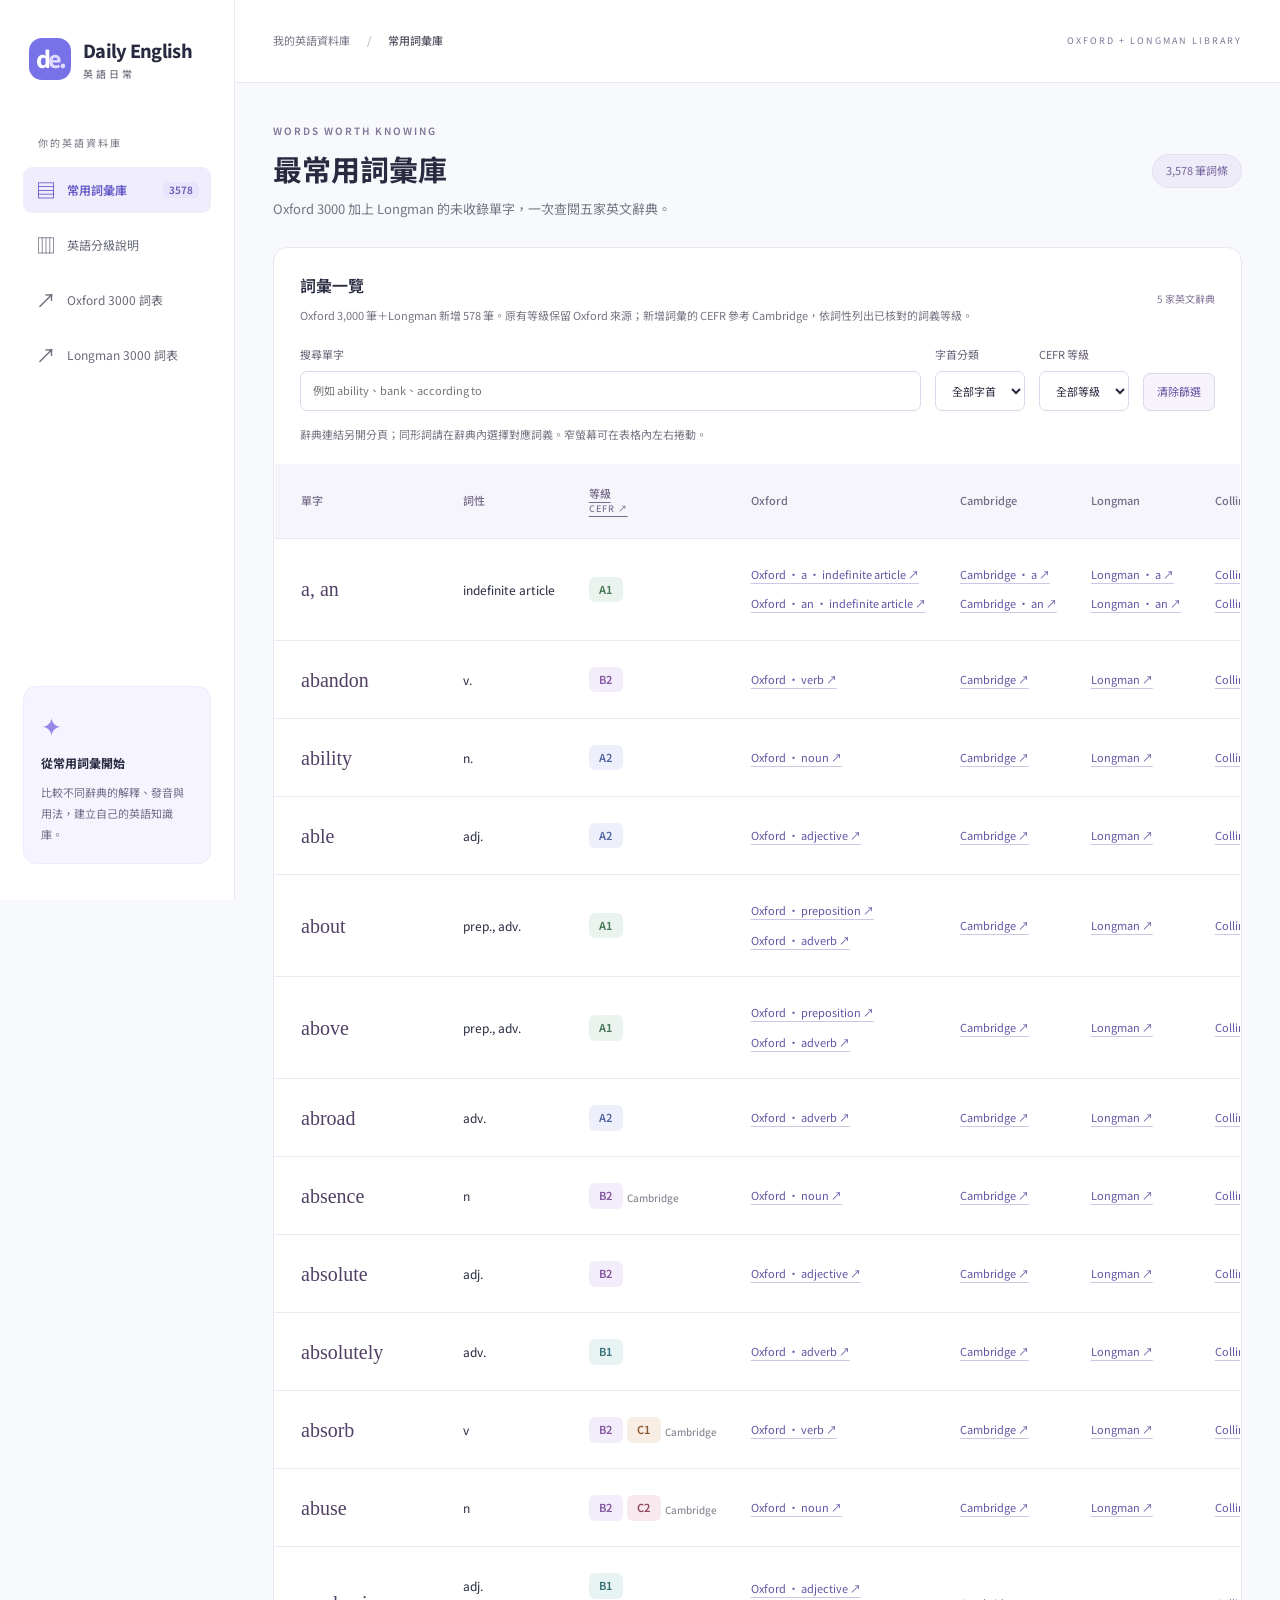
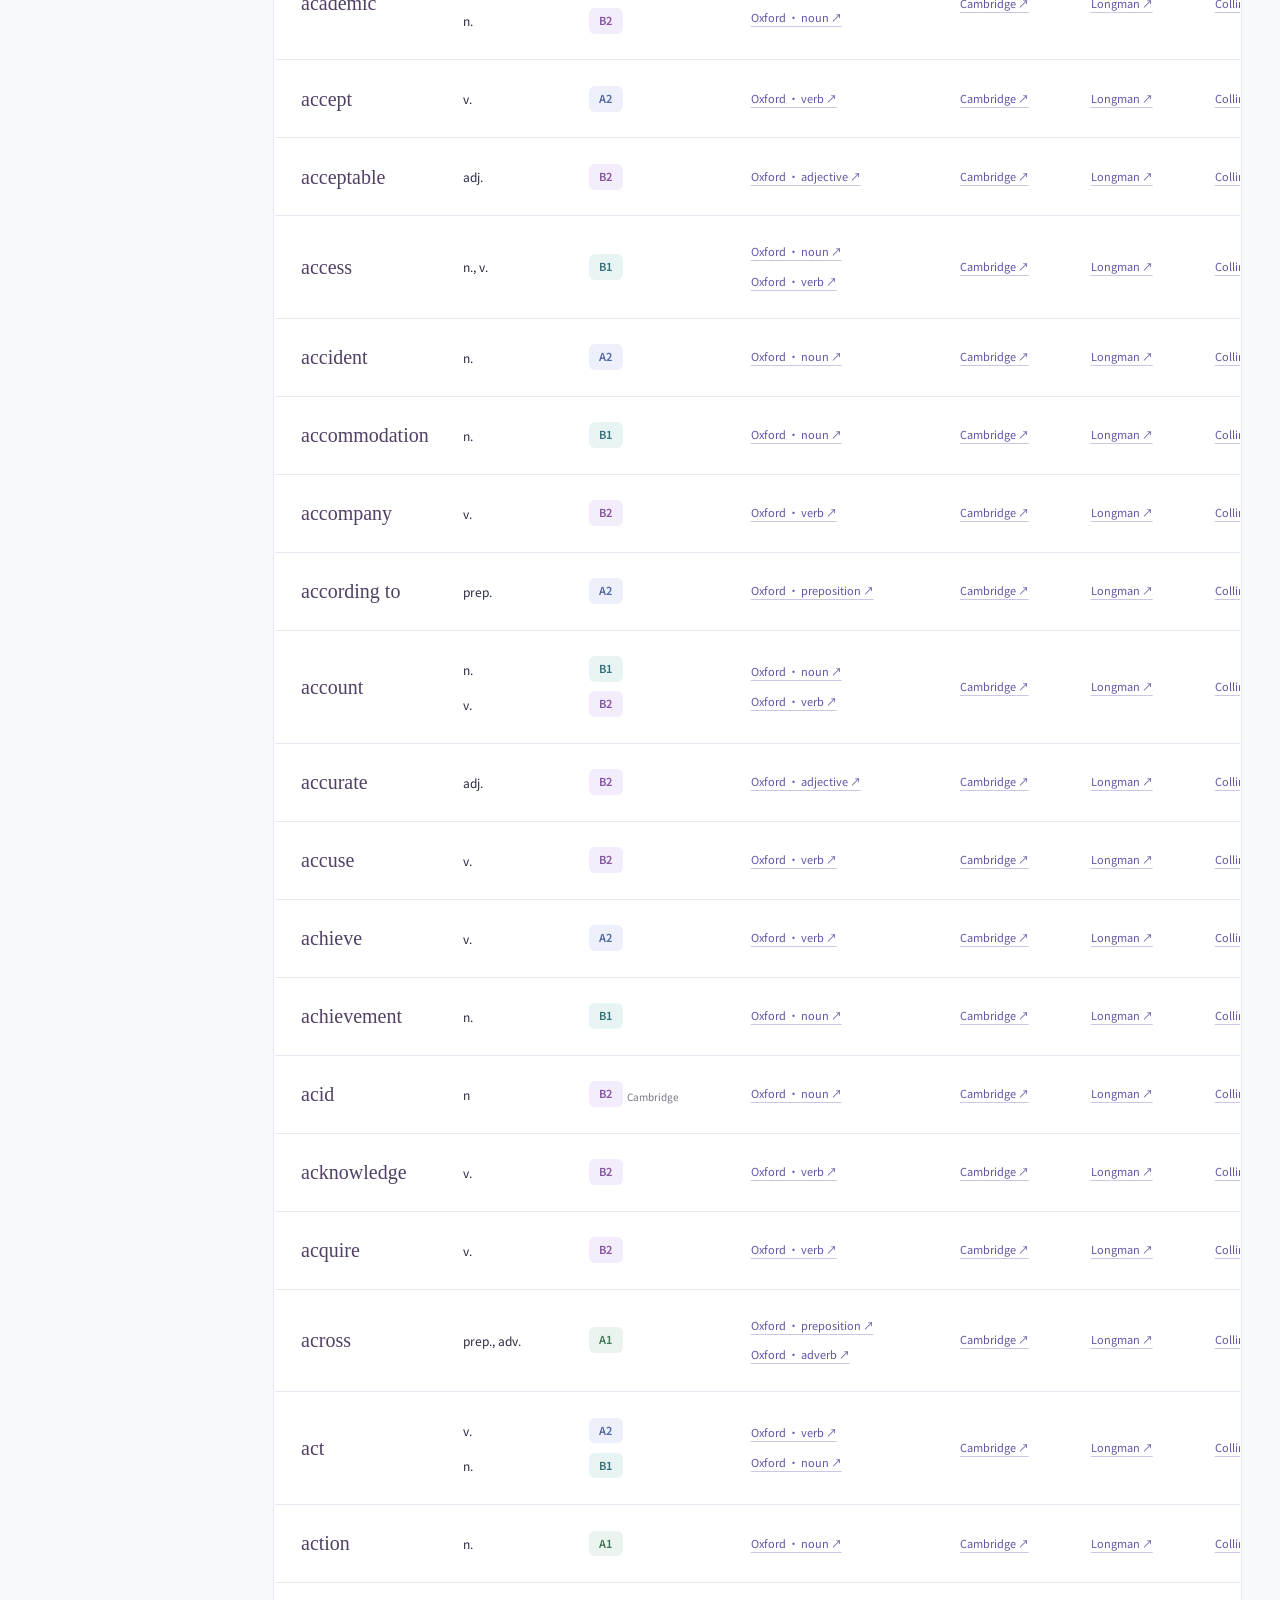
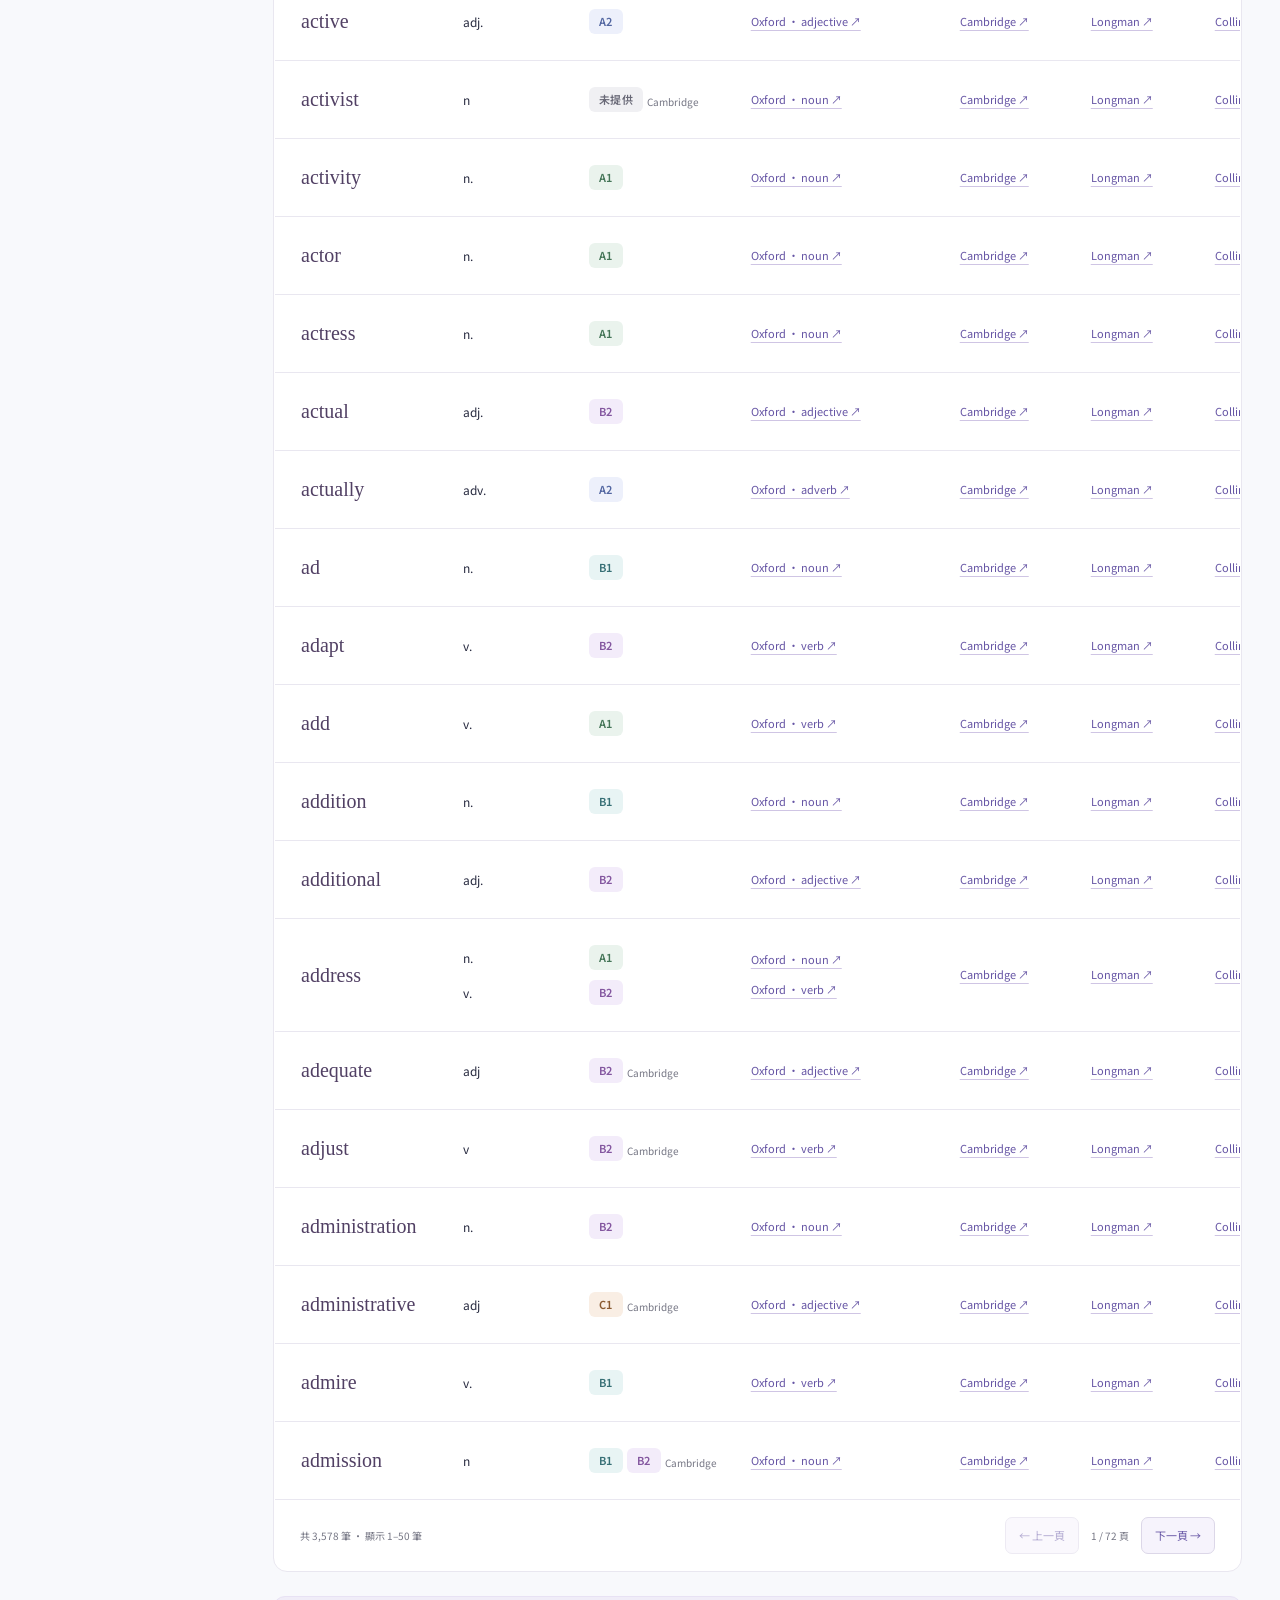
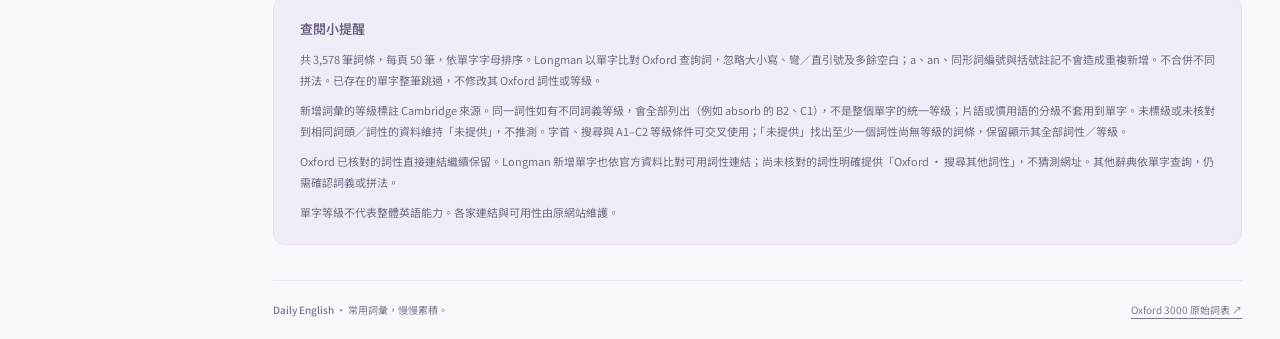
==== commit 455fe190: "Remove dictionary source labels from word cells Co-authored-by: Copilot <223556219+Copilot@users.nor" ====
--- a/index.html
+++ b/index.html
@@ -10,7 +10,7 @@
   <script src="./oxford-words.js" defer></script>
   <script src="./oxford-links.js" defer></script>
   <script src="./longman-words.js?v=cambridge-cefr" defer></script>
-  <script src="./library.js?v=cambridge-cefr" defer></script>
+  <script src="./library.js?v=word-only" defer></script>
 </head>
 <body>
   <a class="skip-link" href="#main">跳到主要內容</a>
--- a/styles.css
+++ b/styles.css
@@ -74,7 +74,6 @@
 #vocabulary-body td>a{display:block}
 .pos-group,.level-group{min-height:35px;display:flex;align-items:center}
 .pos-group{white-space:nowrap}
-.word-source-label{display:block;font:10px "Noto Sans TC",system-ui,sans-serif;color:#74628e;margin-top:6px}
 .level-group{gap:4px;white-space:nowrap}
 .level-source-label{font-size:10px;color:var(--muted)}
 .level-ungraded{background:#f0f0f3;color:#696977;white-space:nowrap}
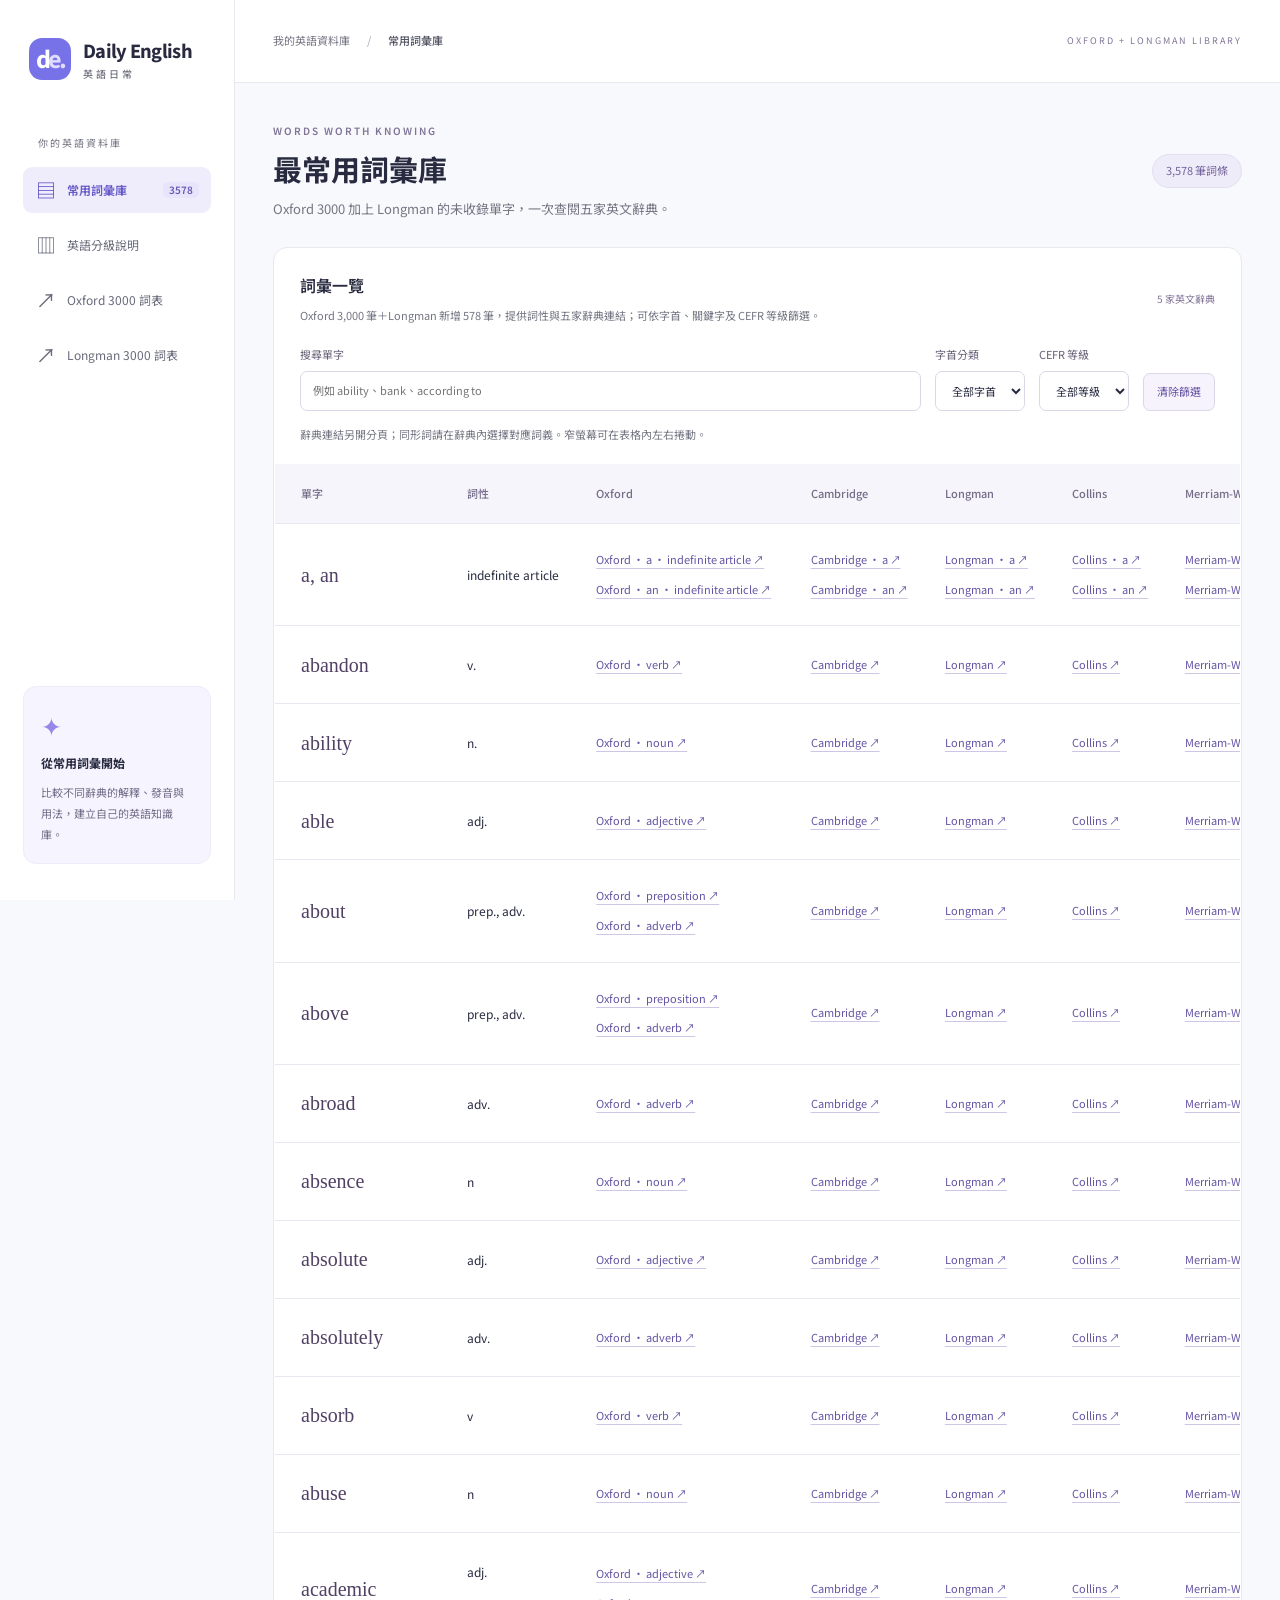
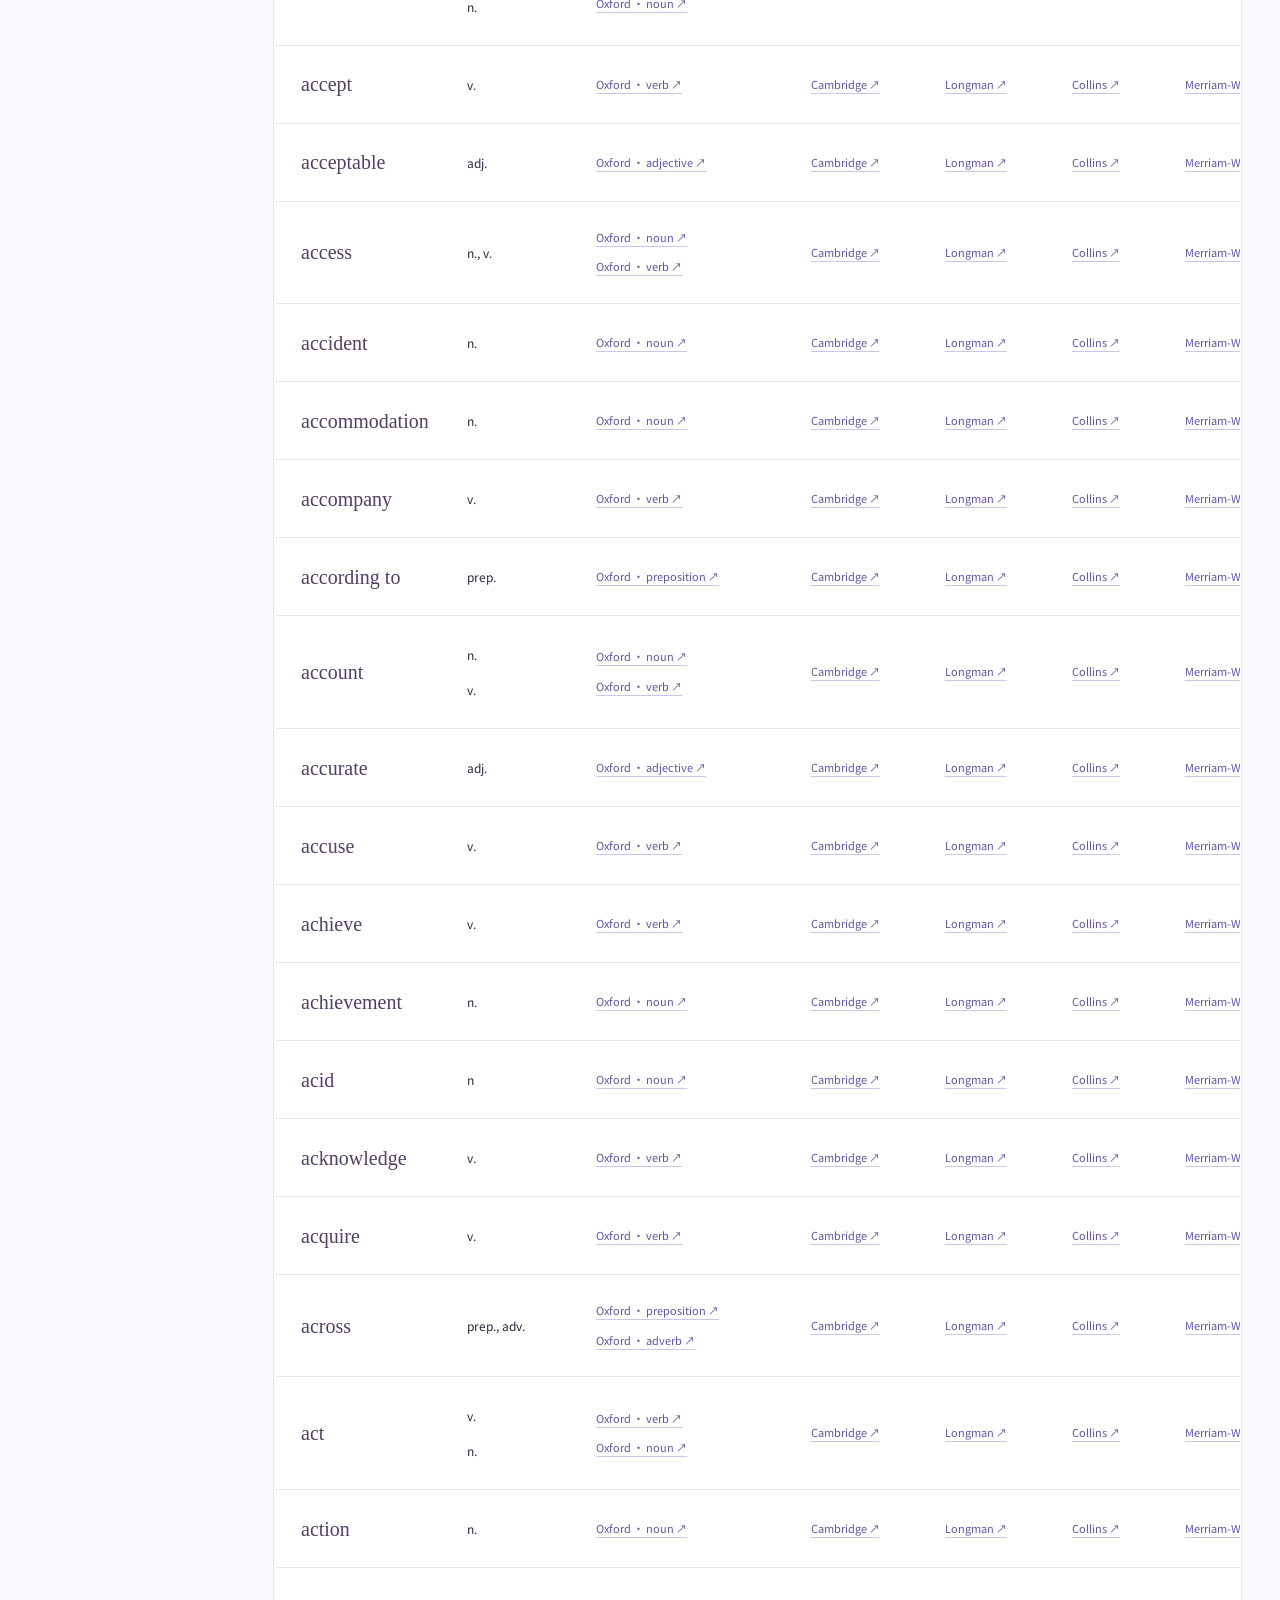
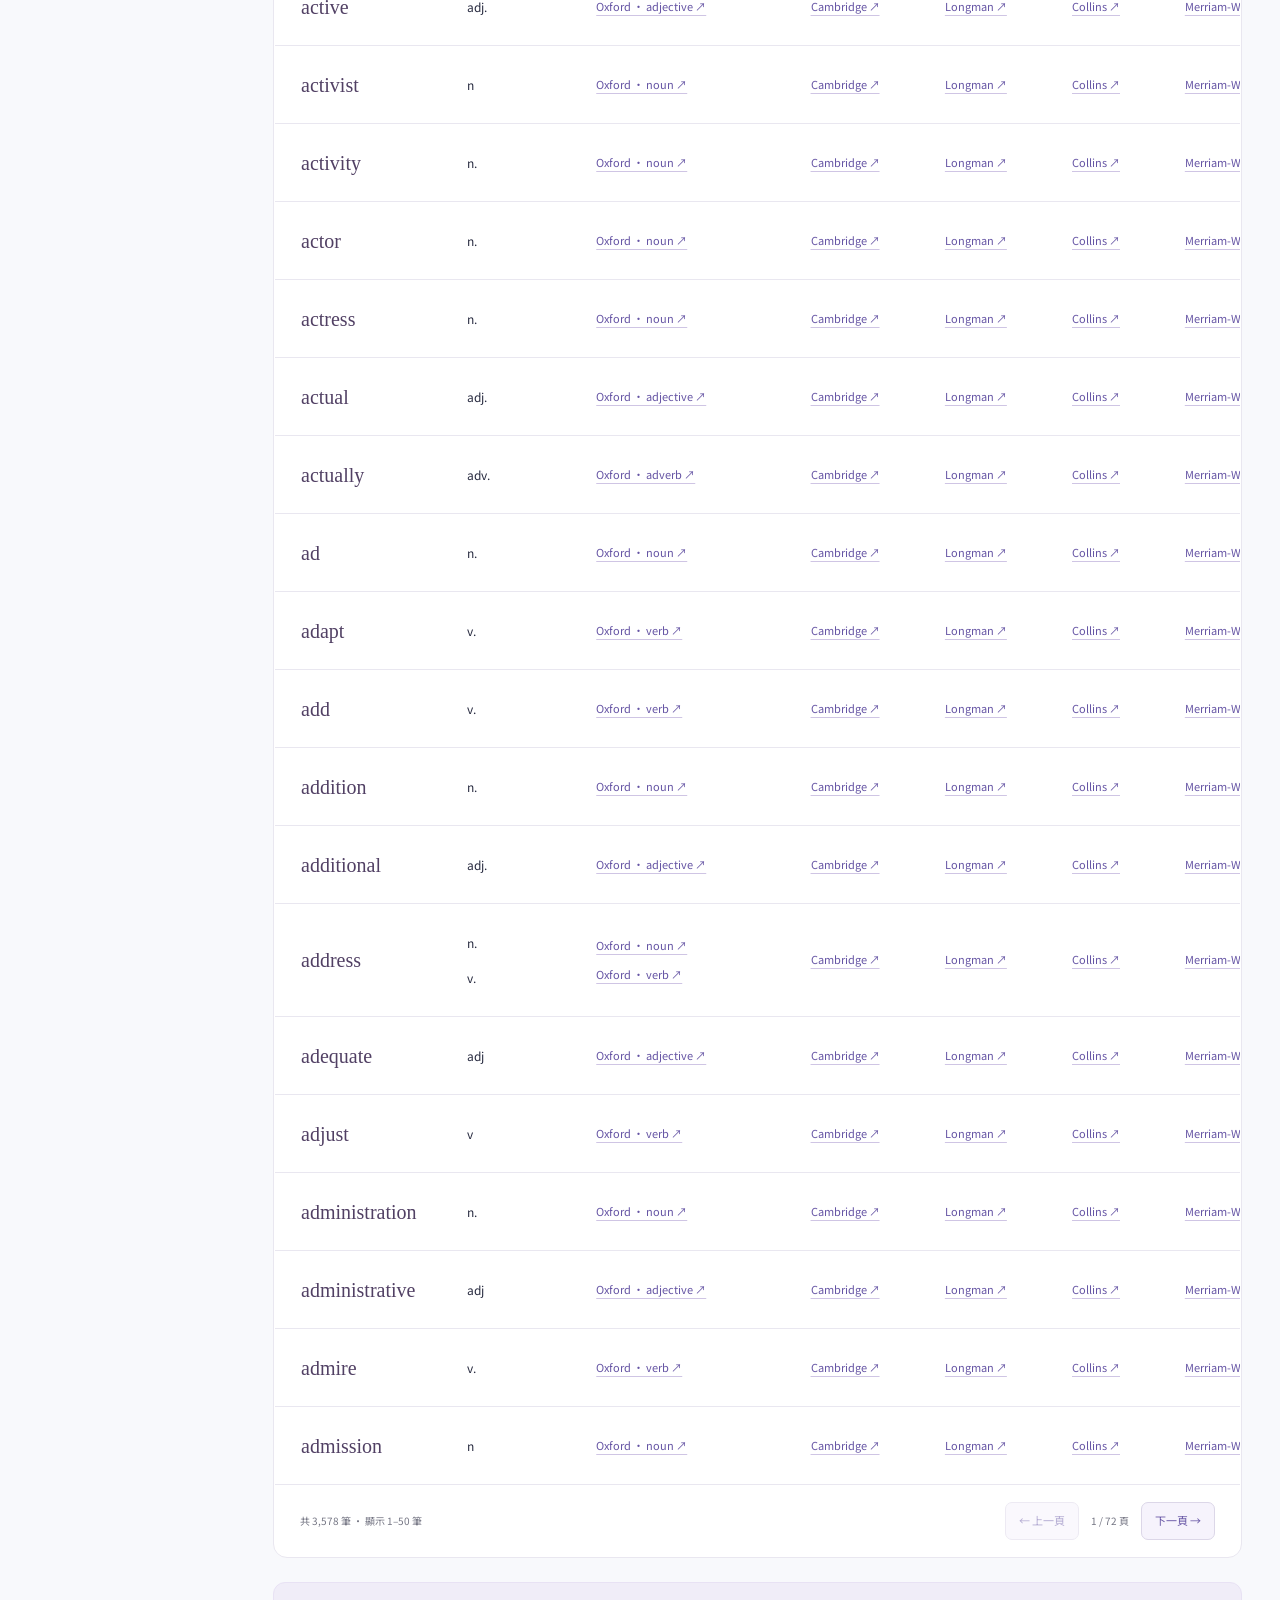
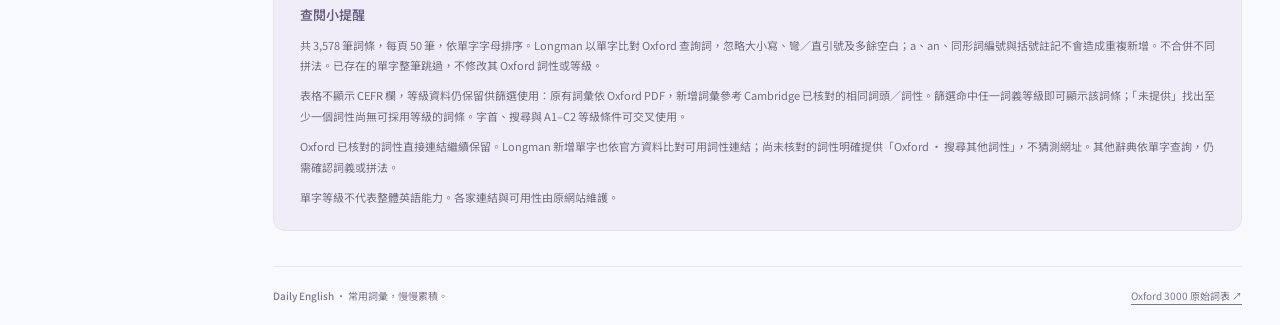
==== commit 995675c4: "Remove CEFR table column while preserving level filtering Co-authored-by: Copilot <223556219+Copilot" ====
--- a/index.html
+++ b/index.html
@@ -10,7 +10,7 @@
   <script src="./oxford-words.js" defer></script>
   <script src="./oxford-links.js" defer></script>
   <script src="./longman-words.js?v=cambridge-cefr" defer></script>
-  <script src="./library.js?v=word-only" defer></script>
+  <script src="./library.js?v=no-cefr-column" defer></script>
 </head>
 <body>
   <a class="skip-link" href="#main">跳到主要內容</a>
@@ -30,7 +30,7 @@
     <main id="main" tabindex="-1">
       <div class="page-heading"><div><div class="eyebrow">WORDS WORTH KNOWING</div><h1>最常用詞彙庫</h1><p>Oxford 3000 加上 Longman 的未收錄單字，一次查閱五家英文辭典。</p></div><span class="entry-count">3,578 筆詞條</span></div>
       <section class="library-panel" aria-labelledby="library-title">
-        <div class="panel-heading"><div><h2 id="library-title">詞彙一覽</h2><p>Oxford 3,000 筆＋Longman 新增 578 筆。原有等級保留 Oxford 來源；新增詞彙的 CEFR 參考 Cambridge，依詞性列出已核對的詞義等級。</p></div><span class="dictionary-count">5 家英文辭典</span></div>
+        <div class="panel-heading"><div><h2 id="library-title">詞彙一覽</h2><p>Oxford 3,000 筆＋Longman 新增 578 筆，提供詞性與五家辭典連結；可依字首、關鍵字及 CEFR 等級篩選。</p></div><span class="dictionary-count">5 家英文辭典</span></div>
         <form class="library-filters" id="filters" role="search" aria-label="搜尋詞彙">
           <label class="search-field" for="word-search">搜尋單字<input id="word-search" type="search" placeholder="例如 ability、bank、according to" autocomplete="off" disabled></label>
           <label for="initial-filter">字首分類<select id="initial-filter" disabled><option value="">全部字首</option></select></label>
@@ -42,14 +42,14 @@
         <noscript><p class="library-error">請啟用 JavaScript 以使用完整詞庫、搜尋與分頁，或直接開啟 <a href="./The_Oxford_3000.pdf">Oxford 3000 PDF 詞表</a>。</p></noscript>
         <div class="table-scroll" role="region" aria-label="常用詞彙表格，可左右捲動" aria-describedby="table-hint" tabindex="0">
           <table>
-            <caption class="sr-only">Oxford 與 Longman 詞條、詞性、CEFR 等級及五家英文辭典連結（另開分頁）</caption>
-            <thead><tr><th scope="col">單字</th><th scope="col">詞性</th><th scope="col"><a class="level-guide-link" href="./levels.html">等級 <span class="column-detail">CEFR ↗</span><span class="sr-only">：查看英語分級說明</span></a></th><th scope="col">Oxford</th><th scope="col">Cambridge</th><th scope="col">Longman</th><th scope="col">Collins</th><th scope="col">Merriam-Webster</th></tr></thead>
+            <caption class="sr-only">Oxford 與 Longman 詞條、詞性及五家英文辭典連結（另開分頁）</caption>
+            <thead><tr><th scope="col">單字</th><th scope="col">詞性</th><th scope="col">Oxford</th><th scope="col">Cambridge</th><th scope="col">Longman</th><th scope="col">Collins</th><th scope="col">Merriam-Webster</th></tr></thead>
             <tbody id="vocabulary-body"></tbody>
           </table>
         </div>
         <div class="table-footer"><span id="results-status" role="status" aria-live="polite">正在載入詞庫…</span><div class="pagination" aria-label="詞庫分頁"><button type="button" id="previous-page" disabled>← 上一頁</button><span id="page-status"></span><button type="button" id="next-page" disabled>下一頁 →</button></div></div>
       </section>
-      <aside class="library-note"><h2>查閱小提醒</h2><p>共 3,578 筆詞條，每頁 50 筆，依單字字母排序。Longman 以單字比對 Oxford 查詢詞，忽略大小寫、彎／直引號及多餘空白；a、an、同形詞編號與括號註記不會造成重複新增。不合併不同拼法。已存在的單字整筆跳過，不修改其 Oxford 詞性或等級。</p><p>新增詞彙的等級標註 Cambridge 來源。同一詞性如有不同詞義等級，會全部列出（例如 absorb 的 B2、C1），不是整個單字的統一等級；片語或慣用語的分級不套用到單字。未標級或未核對到相同詞頭／詞性的資料維持「未提供」，不推測。字首、搜尋與 A1–C2 等級條件可交叉使用；「未提供」找出至少一個詞性尚無等級的詞條，保留顯示其全部詞性／等級。</p><p>Oxford 已核對的詞性直接連結繼續保留。Longman 新增單字也依官方資料比對可用詞性連結；尚未核對的詞性明確提供「Oxford · 搜尋其他詞性」，不猜測網址。其他辭典依單字查詢，仍需確認詞義或拼法。</p><p>單字等級不代表整體英語能力。各家連結與可用性由原網站維護。</p></aside>
+      <aside class="library-note"><h2>查閱小提醒</h2><p>共 3,578 筆詞條，每頁 50 筆，依單字字母排序。Longman 以單字比對 Oxford 查詢詞，忽略大小寫、彎／直引號及多餘空白；a、an、同形詞編號與括號註記不會造成重複新增。不合併不同拼法。已存在的單字整筆跳過，不修改其 Oxford 詞性或等級。</p><p>表格不顯示 CEFR 欄，等級資料仍保留供篩選使用：原有詞彙依 Oxford PDF，新增詞彙參考 Cambridge 已核對的相同詞頭／詞性。篩選命中任一詞義等級即可顯示該詞條；「未提供」找出至少一個詞性尚無可採用等級的詞條。字首、搜尋與 A1–C2 等級條件可交叉使用。</p><p>Oxford 已核對的詞性直接連結繼續保留。Longman 新增單字也依官方資料比對可用詞性連結；尚未核對的詞性明確提供「Oxford · 搜尋其他詞性」，不猜測網址。其他辭典依單字查詢，仍需確認詞義或拼法。</p><p>單字等級不代表整體英語能力。各家連結與可用性由原網站維護。</p></aside>
       <footer class="footer"><span><strong>Daily English</strong> · 常用詞彙，慢慢累積。</span><a href="./The_Oxford_3000.pdf" target="_blank" rel="noopener noreferrer">Oxford 3000 原始詞表 ↗<span class="sr-only">（另開分頁）</span></a></footer>
     </main>
   </div>
--- a/styles.css
+++ b/styles.css
@@ -72,11 +72,8 @@
 .empty-results{text-align:center;padding:35px;color:var(--muted)}
 #vocabulary-body th>span{display:block;font-size:20px;max-width:210px;white-space:normal}
 #vocabulary-body td>a{display:block}
-.pos-group,.level-group{min-height:35px;display:flex;align-items:center}
+.pos-group{min-height:35px;display:flex;align-items:center}
 .pos-group{white-space:nowrap}
-.level-group{gap:4px;white-space:nowrap}
-.level-source-label{font-size:10px;color:var(--muted)}
-.level-ungraded{background:#f0f0f3;color:#696977;white-space:nowrap}
 @media(max-width:700px){.library-filters{margin:18px 18px 0;gap:10px}.search-field{flex-basis:100%}.pagination{gap:8px}.pagination button{padding:9px}.library-error{margin:18px}}
 .level{display:inline-block;font-size:11px;font-weight:600;letter-spacing:.5px;padding:4px 10px;border-radius:6px}
 .level-a1{background:#eaf3ed;color:#447557}
@@ -89,7 +86,6 @@
 .footer{margin-top:35px;border-top:1px solid var(--line);display:flex;justify-content:space-between;padding:21px 0;font-size:10px;color:#80758d;gap:15px;flex-wrap:wrap}
 .footer strong{font-weight:500}
 .footer a{text-decoration:underline;text-underline-offset:4px}
-.level-guide-link{display:inline-block;text-decoration:underline;text-underline-offset:4px}
 .level-b1{background:#e8f4f4;color:#366f75}
 .level-c1{background:#f9eee4;color:#8a5a31}
 .level-c2{background:#f8e9ee;color:#904660}
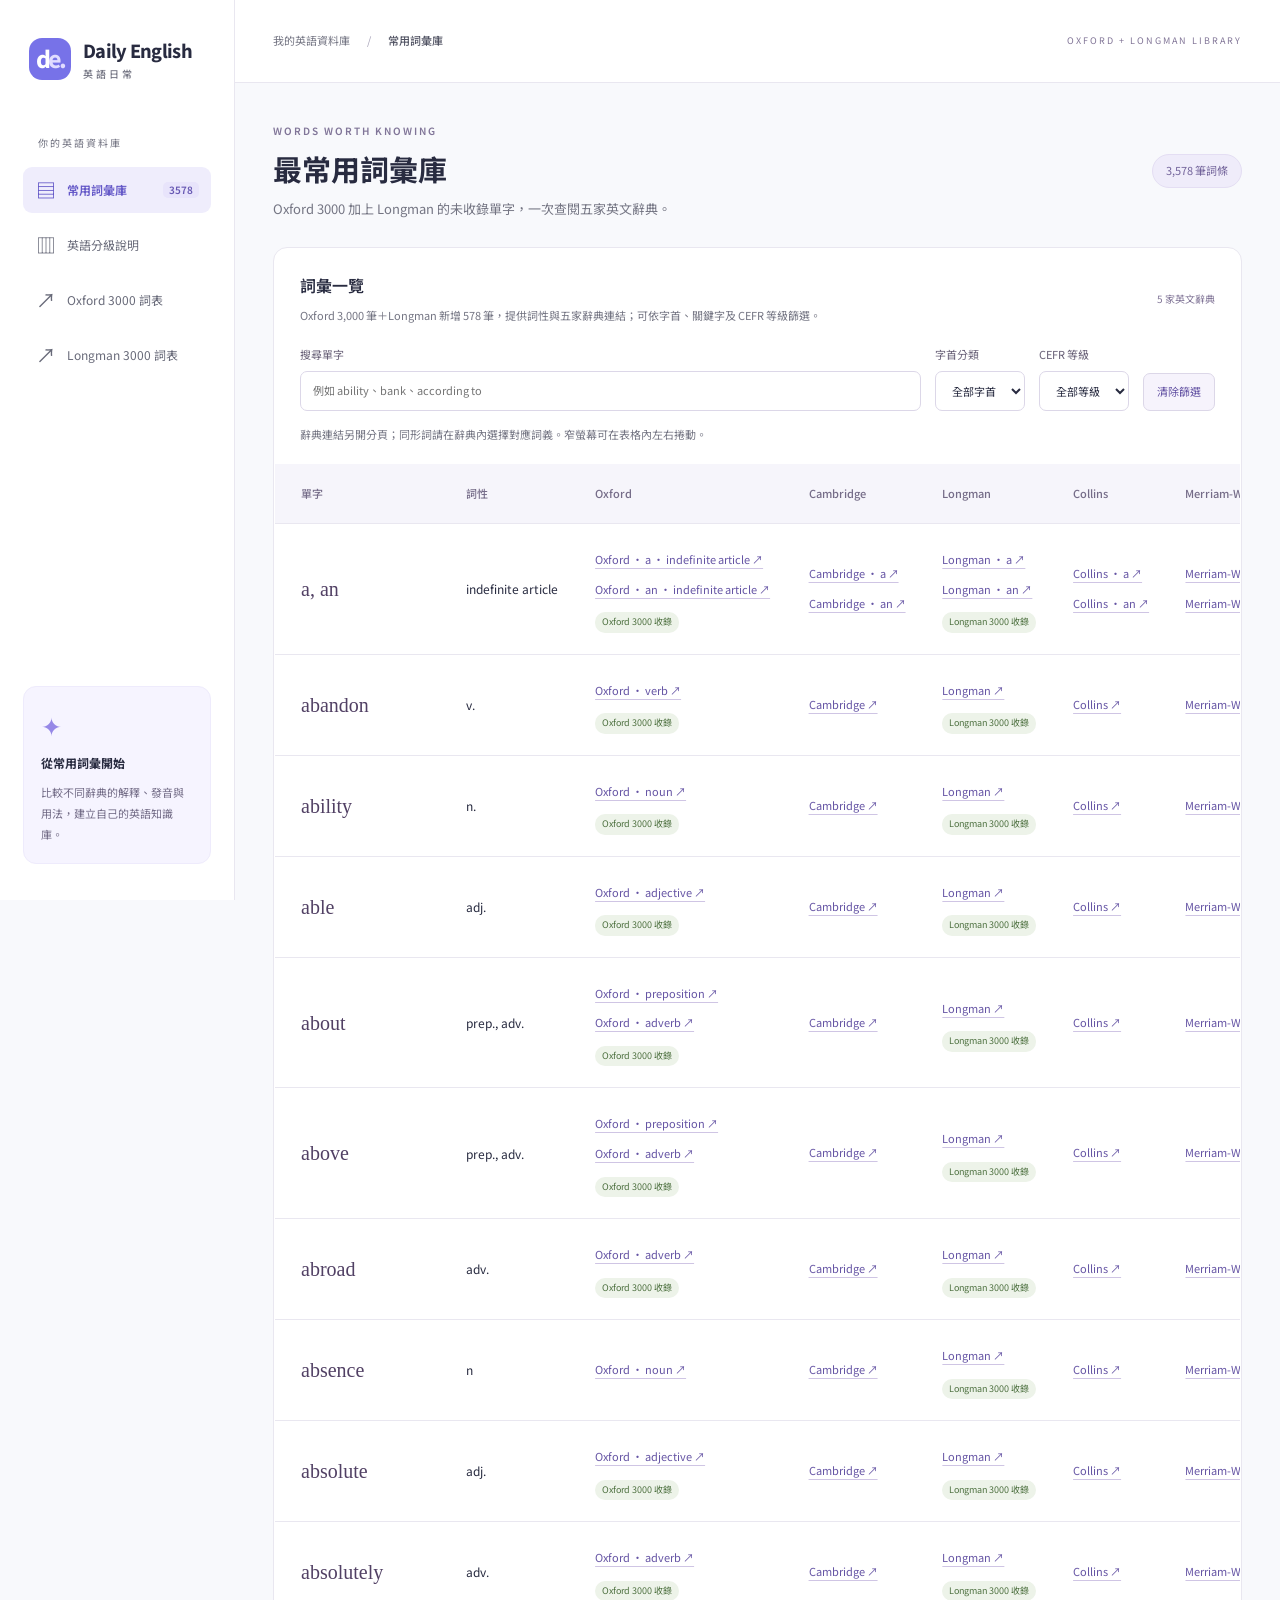
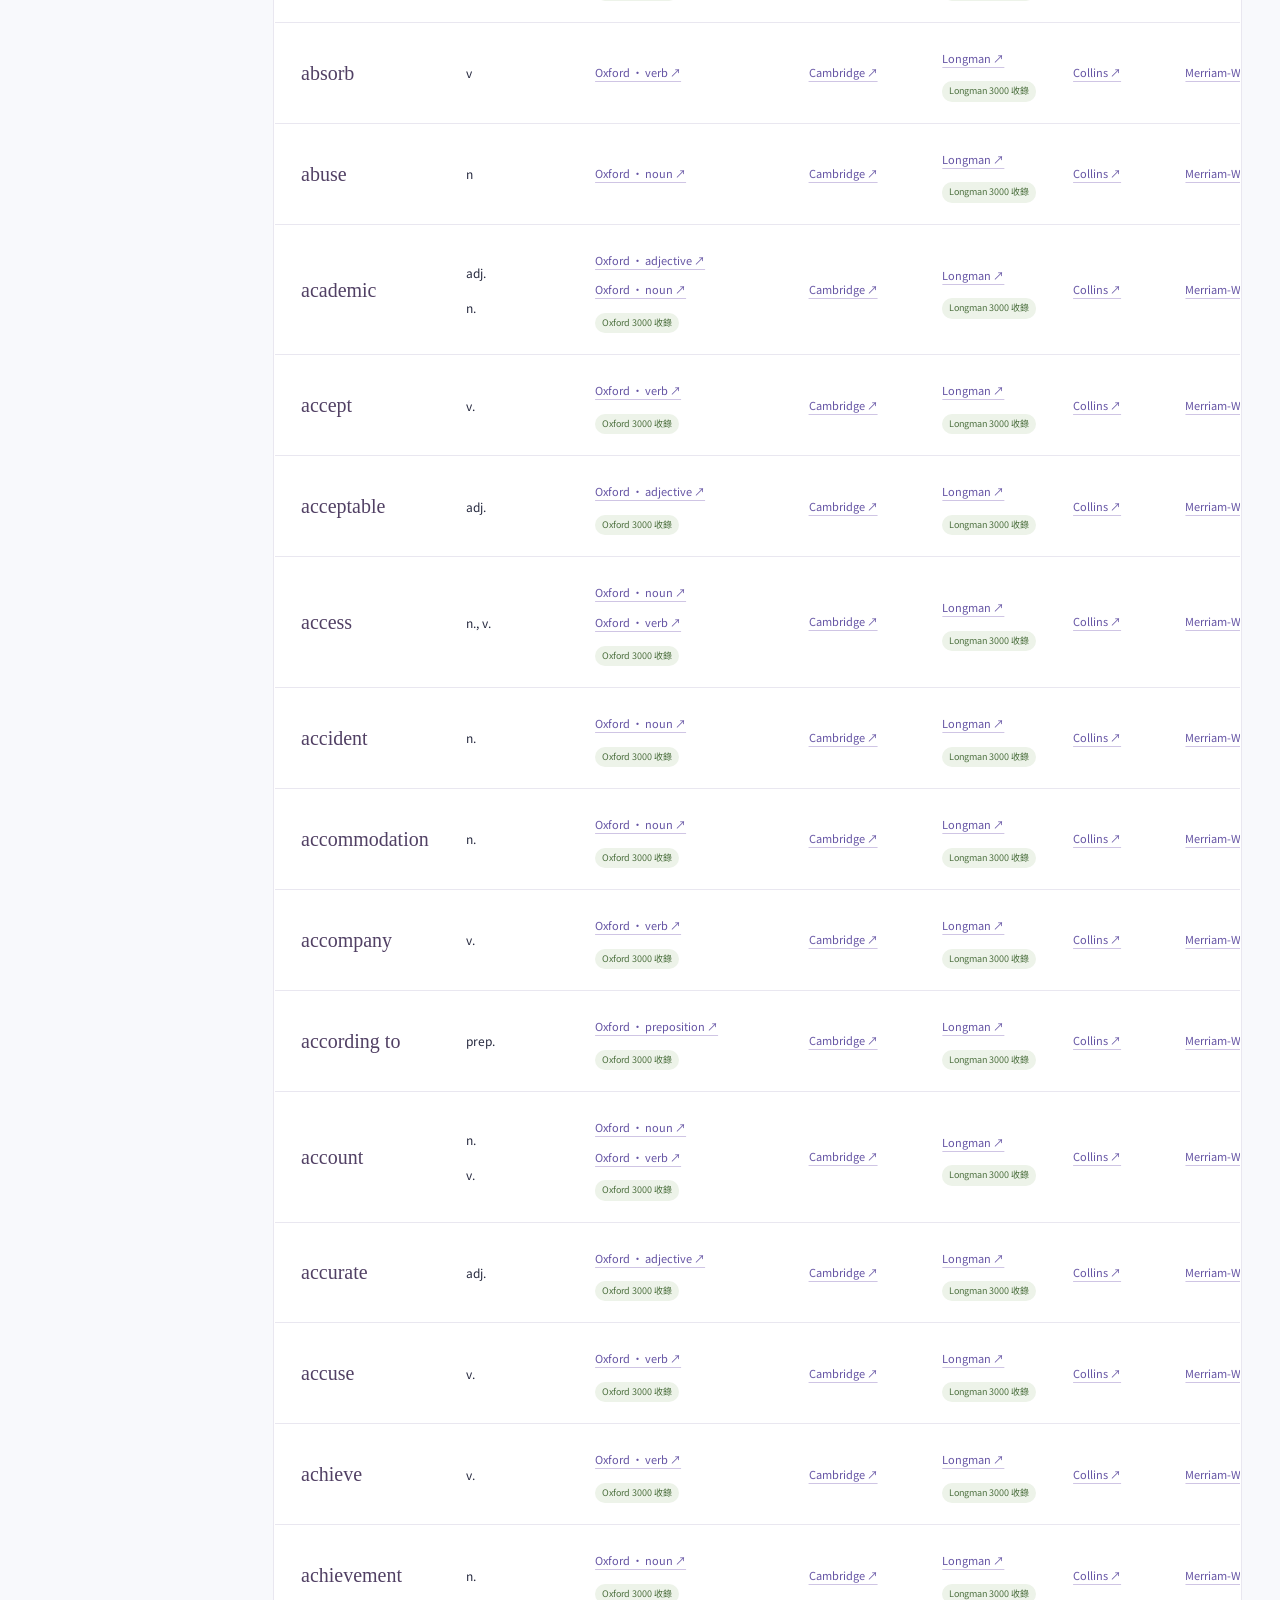
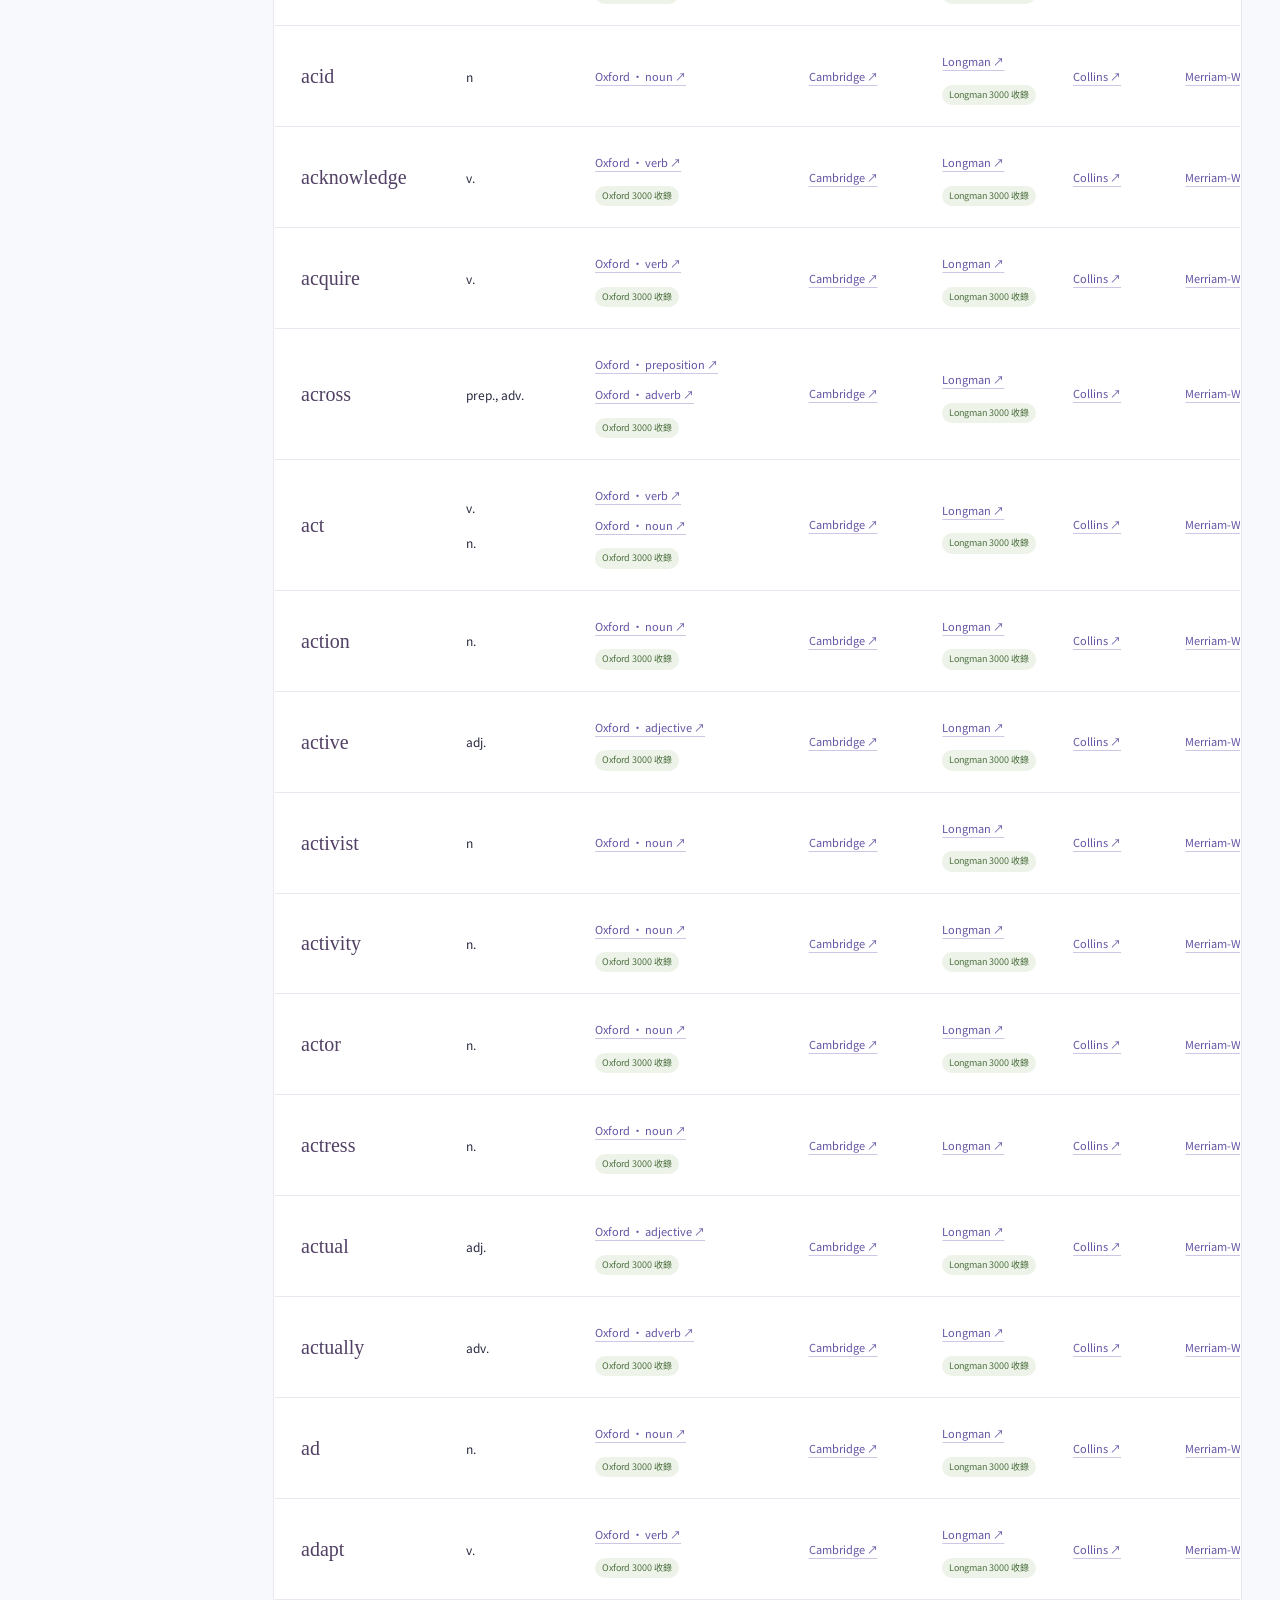
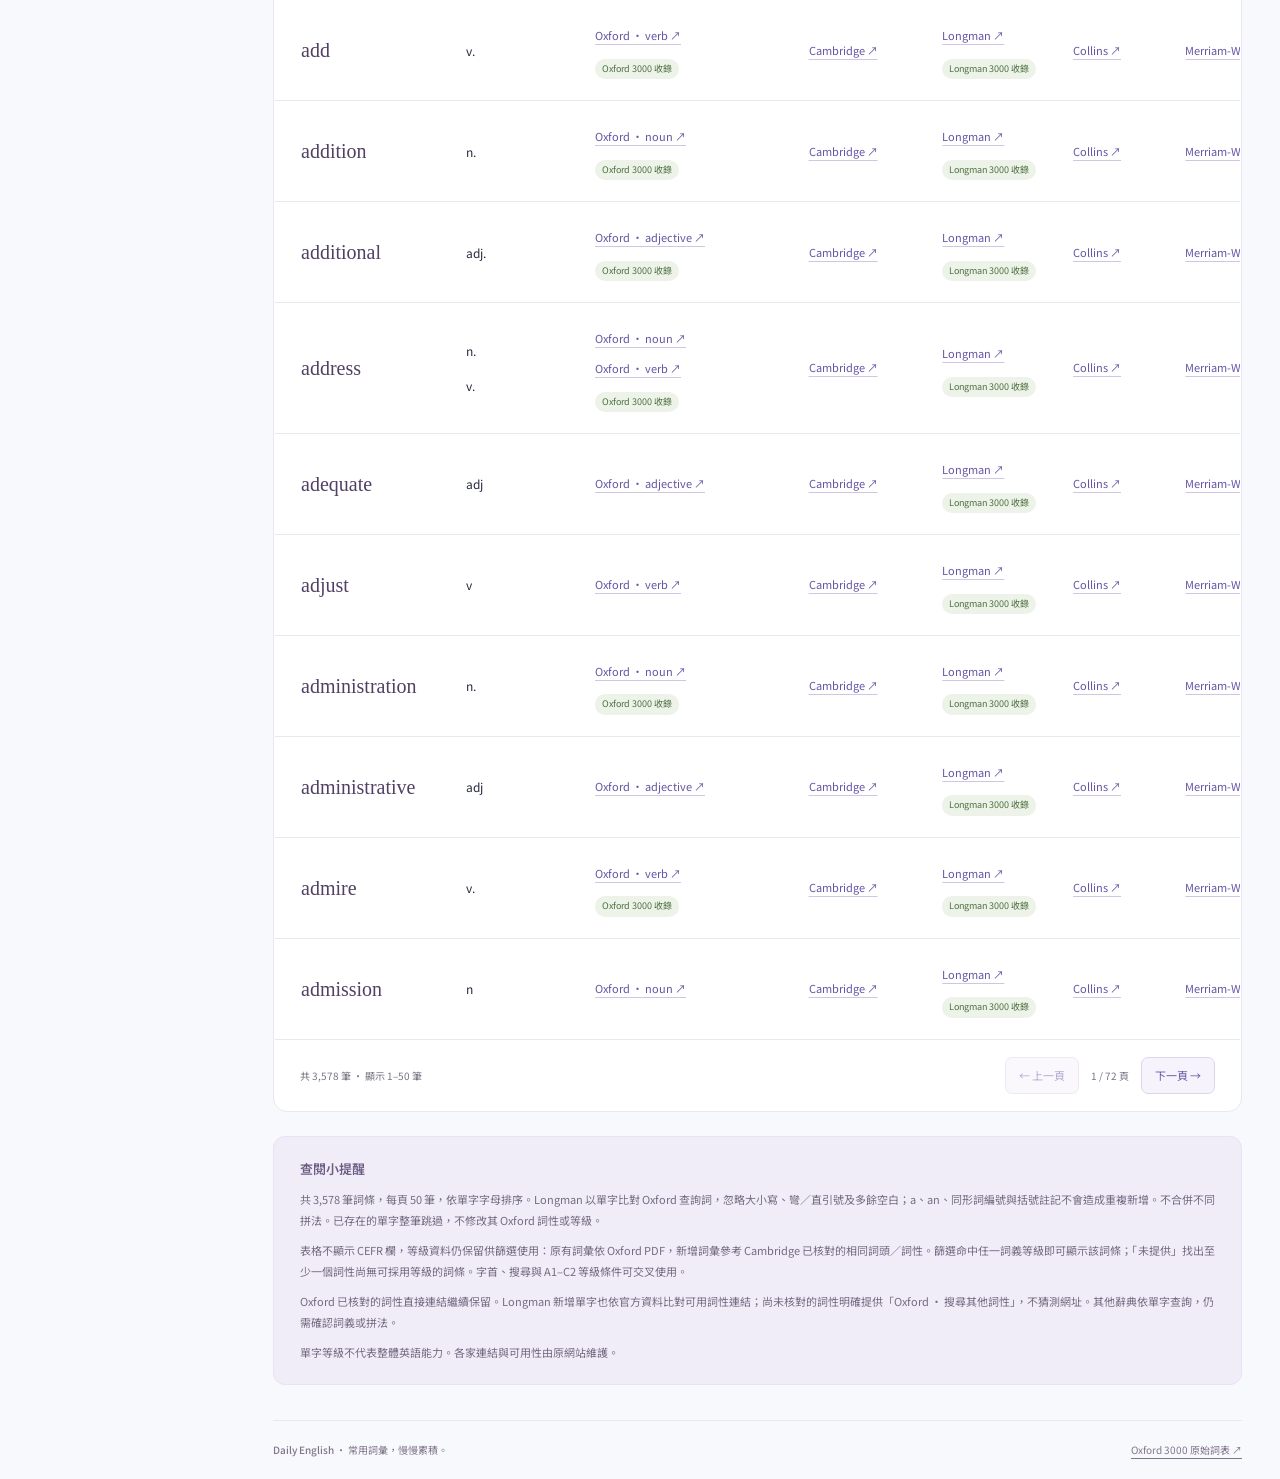
==== commit d27349c3: "Mark Oxford and Longman 3000 wordlist entries Co-authored-by: Copilot <223556219+Copilot@users.norep" ====
--- a/index.html
+++ b/index.html
@@ -10,6 +10,7 @@
   <script src="./oxford-words.js" defer></script>
   <script src="./oxford-links.js" defer></script>
   <script src="./longman-words.js?v=cambridge-cefr" defer></script>
+  <script src="./wordlist-membership.js?v=source-3000" defer></script>
   <script src="./library.js?v=no-cefr-column" defer></script>
 </head>
 <body>
--- a/styles.css
+++ b/styles.css
@@ -55,6 +55,7 @@
 td small{display:block;color:var(--muted);font-size:10px;margin-top:5px}
 td a{display:inline-block;font-size:11px;color:#6554a4;white-space:nowrap;text-decoration:underline;text-decoration-color:#cfc5e4;text-underline-offset:4px;padding:6px 0}
 td a:hover{color:#44307b;text-decoration-color:currentColor}
+.wordlist-badge{display:inline-block;width:max-content;margin-top:8px;padding:3px 7px;border-radius:10px;background:#edf3e9;color:#4e7140;font-size:9px;white-space:nowrap}
 .variant-links a{display:block}
 .library-filters{display:flex;flex-wrap:wrap;gap:14px;align-items:flex-end;margin:22px 26px 0}
 .library-filters label{display:flex;flex-direction:column;gap:7px;font-size:11px;color:#686077}
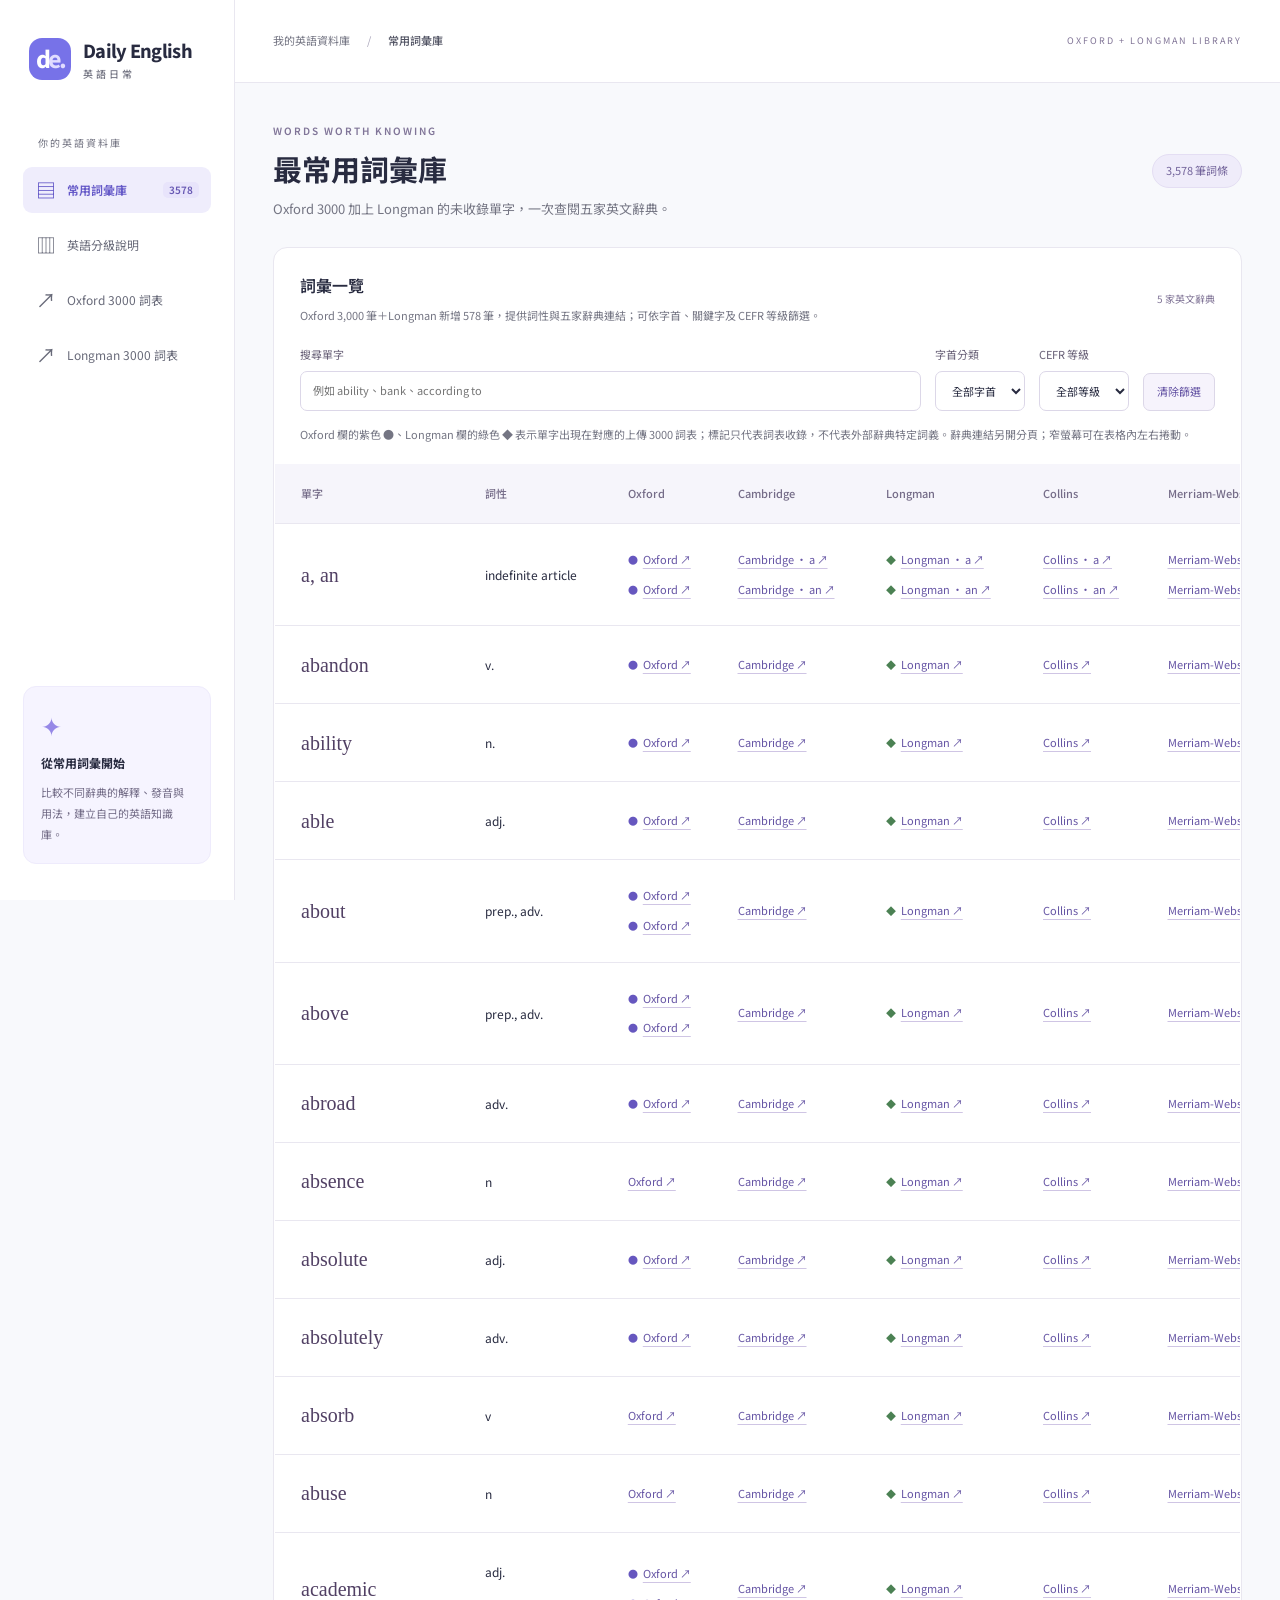
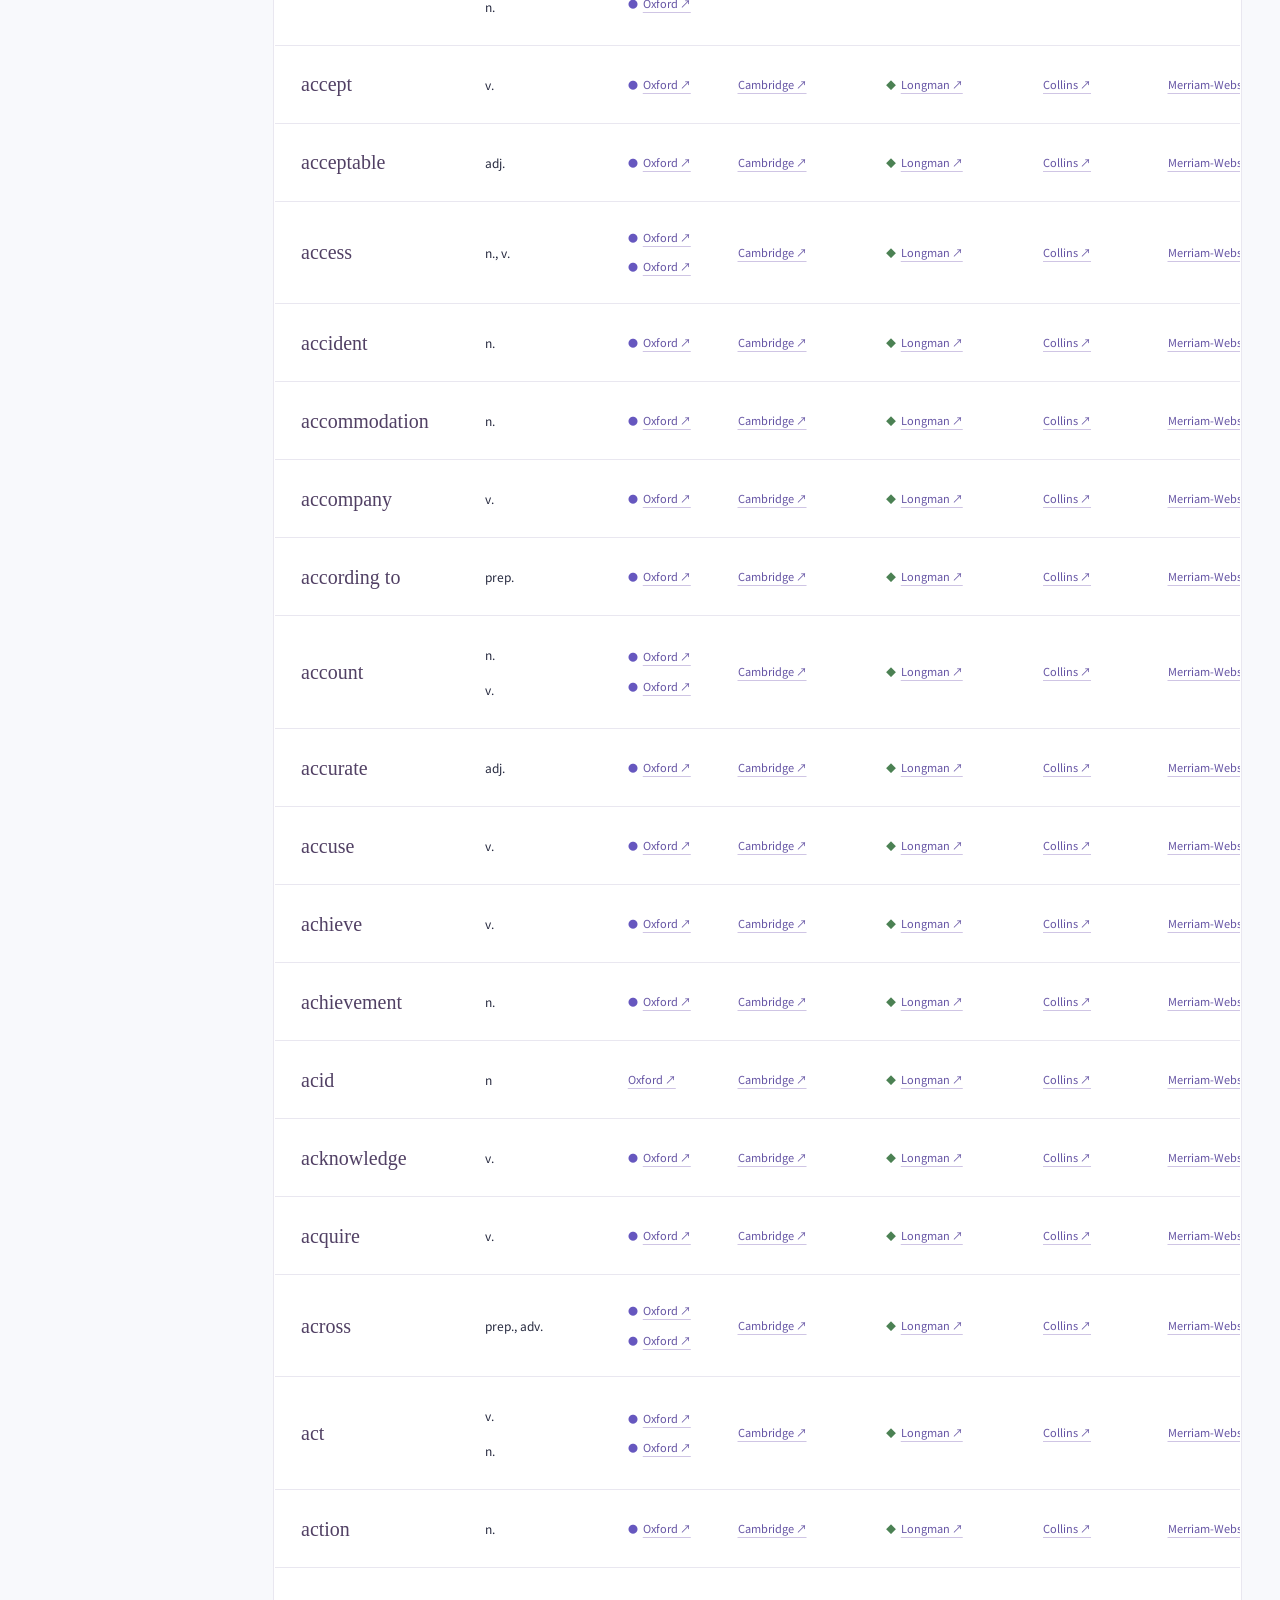
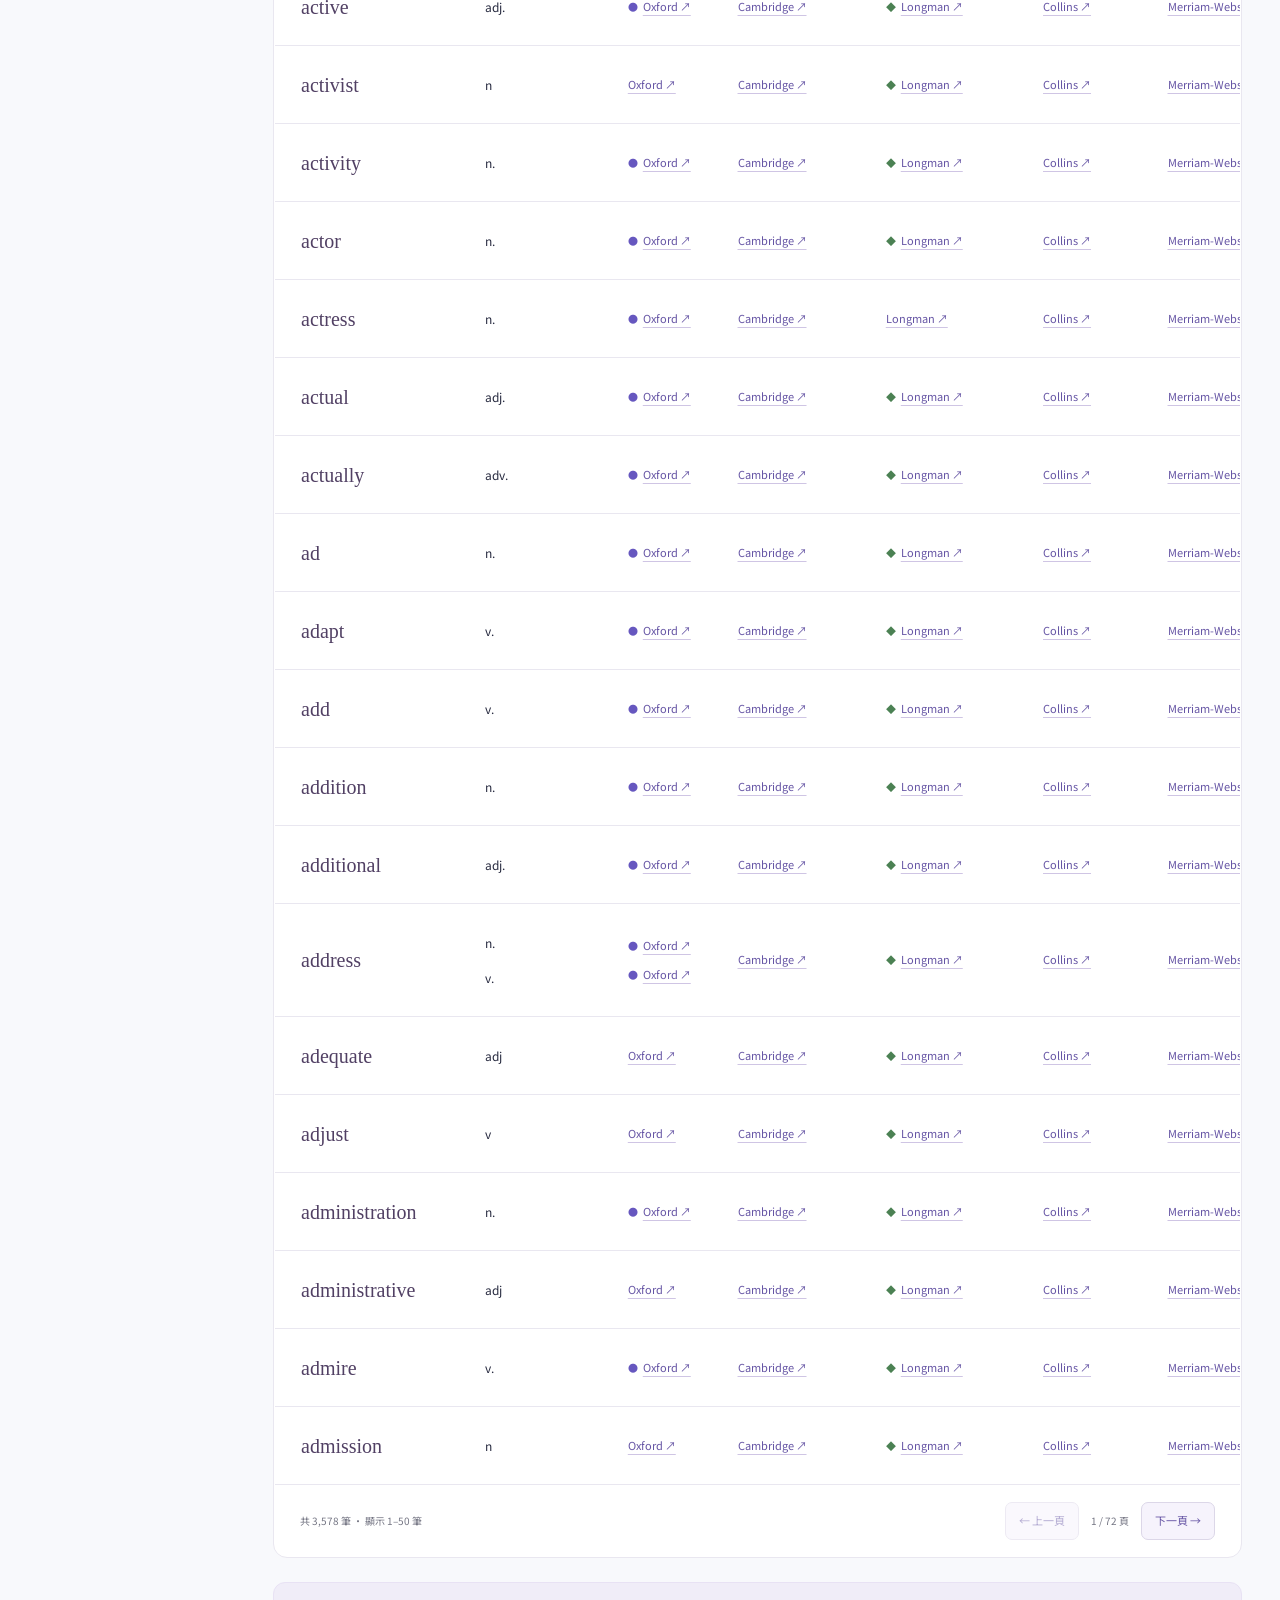
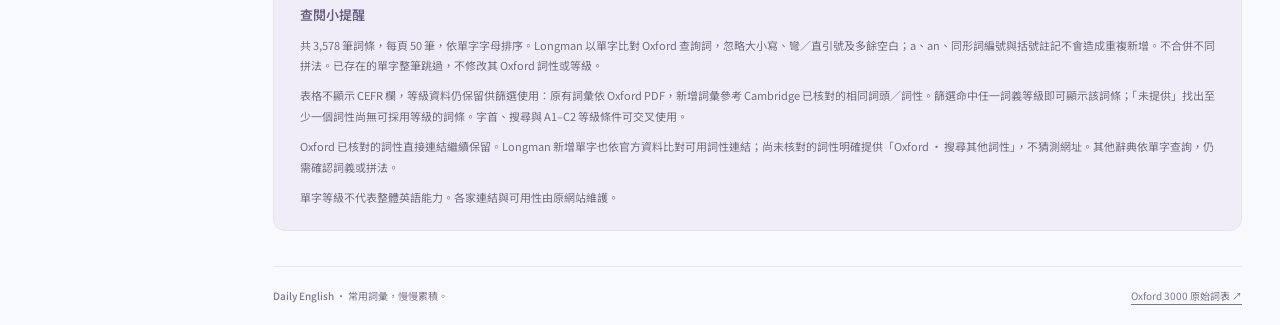
==== commit bade67a4: "Mark Oxford and Longman list matches with symbols Co-authored-by: Copilot <223556219+Copilot@users.n" ====
--- a/index.html
+++ b/index.html
@@ -11,7 +11,7 @@
   <script src="./oxford-links.js" defer></script>
   <script src="./longman-words.js?v=cambridge-cefr" defer></script>
   <script src="./wordlist-membership.js?v=source-3000" defer></script>
-  <script src="./library.js?v=no-cefr-column" defer></script>
+  <script src="./library.js?v=wordlist-symbols" defer></script>
 </head>
 <body>
   <a class="skip-link" href="#main">跳到主要內容</a>
@@ -38,7 +38,7 @@
           <label for="level-filter">CEFR 等級<select id="level-filter" disabled><option value="">全部等級</option><option>A1</option><option>A2</option><option>B1</option><option>B2</option><option>C1</option><option>C2</option><option value="ungraded">未提供</option></select></label>
           <button type="reset" id="clear-filters" disabled>清除篩選</button>
         </form>
-        <p class="table-hint" id="table-hint">辭典連結另開分頁；同形詞請在辭典內選擇對應詞義。窄螢幕可在表格內左右捲動。</p>
+        <p class="table-hint" id="table-hint">Oxford 欄的紫色 ●、Longman 欄的綠色 ◆ 表示單字出現在對應的上傳 3000 詞表；標記只代表詞表收錄，不代表外部辭典特定詞義。辭典連結另開分頁；窄螢幕可在表格內左右捲動。</p>
         <p class="library-error" id="library-error" role="alert" hidden></p>
         <noscript><p class="library-error">請啟用 JavaScript 以使用完整詞庫、搜尋與分頁，或直接開啟 <a href="./The_Oxford_3000.pdf">Oxford 3000 PDF 詞表</a>。</p></noscript>
         <div class="table-scroll" role="region" aria-label="常用詞彙表格，可左右捲動" aria-describedby="table-hint" tabindex="0">
--- a/styles.css
+++ b/styles.css
@@ -55,7 +55,9 @@
 td small{display:block;color:var(--muted);font-size:10px;margin-top:5px}
 td a{display:inline-block;font-size:11px;color:#6554a4;white-space:nowrap;text-decoration:underline;text-decoration-color:#cfc5e4;text-underline-offset:4px;padding:6px 0}
 td a:hover{color:#44307b;text-decoration-color:currentColor}
-.wordlist-badge{display:inline-block;width:max-content;margin-top:8px;padding:3px 7px;border-radius:10px;background:#edf3e9;color:#4e7140;font-size:9px;white-space:nowrap}
+.wordlist-oxford-included::before,.wordlist-longman-included::before{display:inline-block;font-size:10px;margin-right:5px;text-decoration:none}
+.wordlist-oxford-included::before{content:"●";color:#6657bf}
+.wordlist-longman-included::before{content:"◆";color:#4b8153}
 .variant-links a{display:block}
 .library-filters{display:flex;flex-wrap:wrap;gap:14px;align-items:flex-end;margin:22px 26px 0}
 .library-filters label{display:flex;flex-direction:column;gap:7px;font-size:11px;color:#686077}
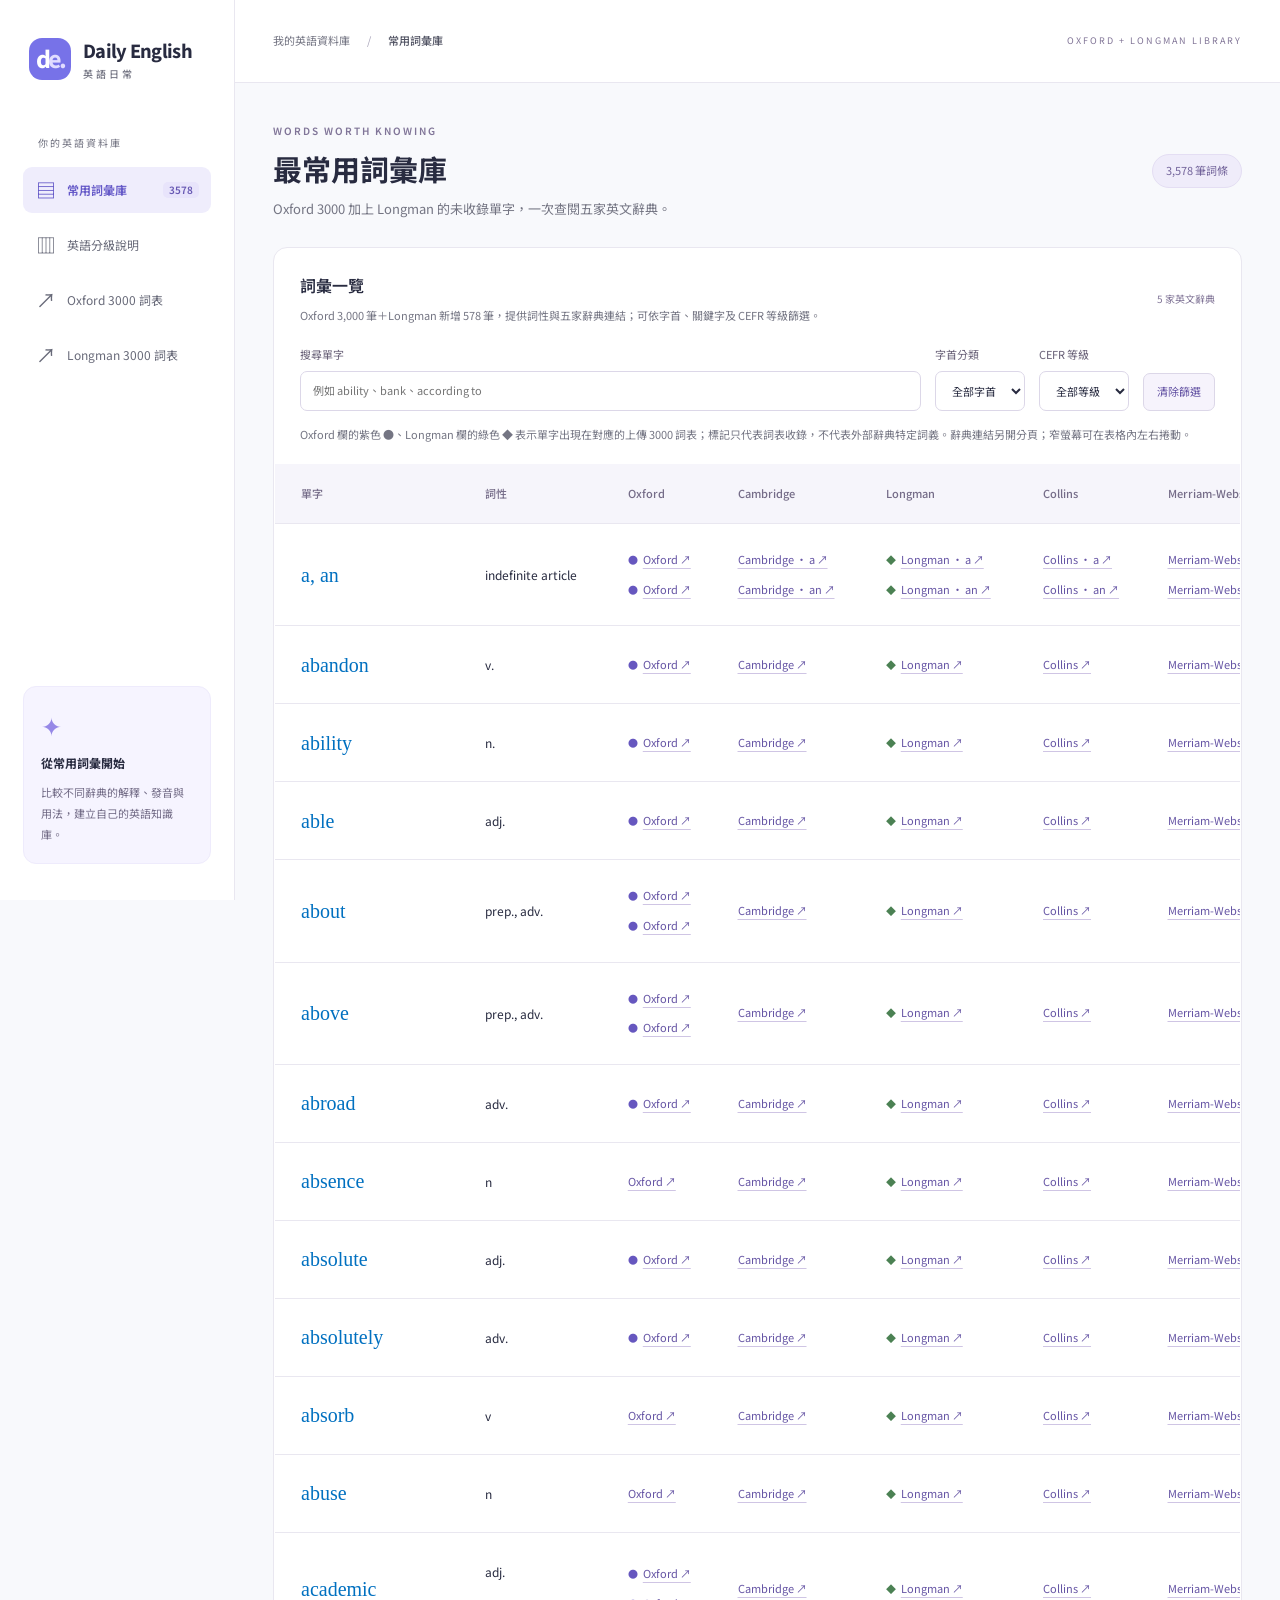
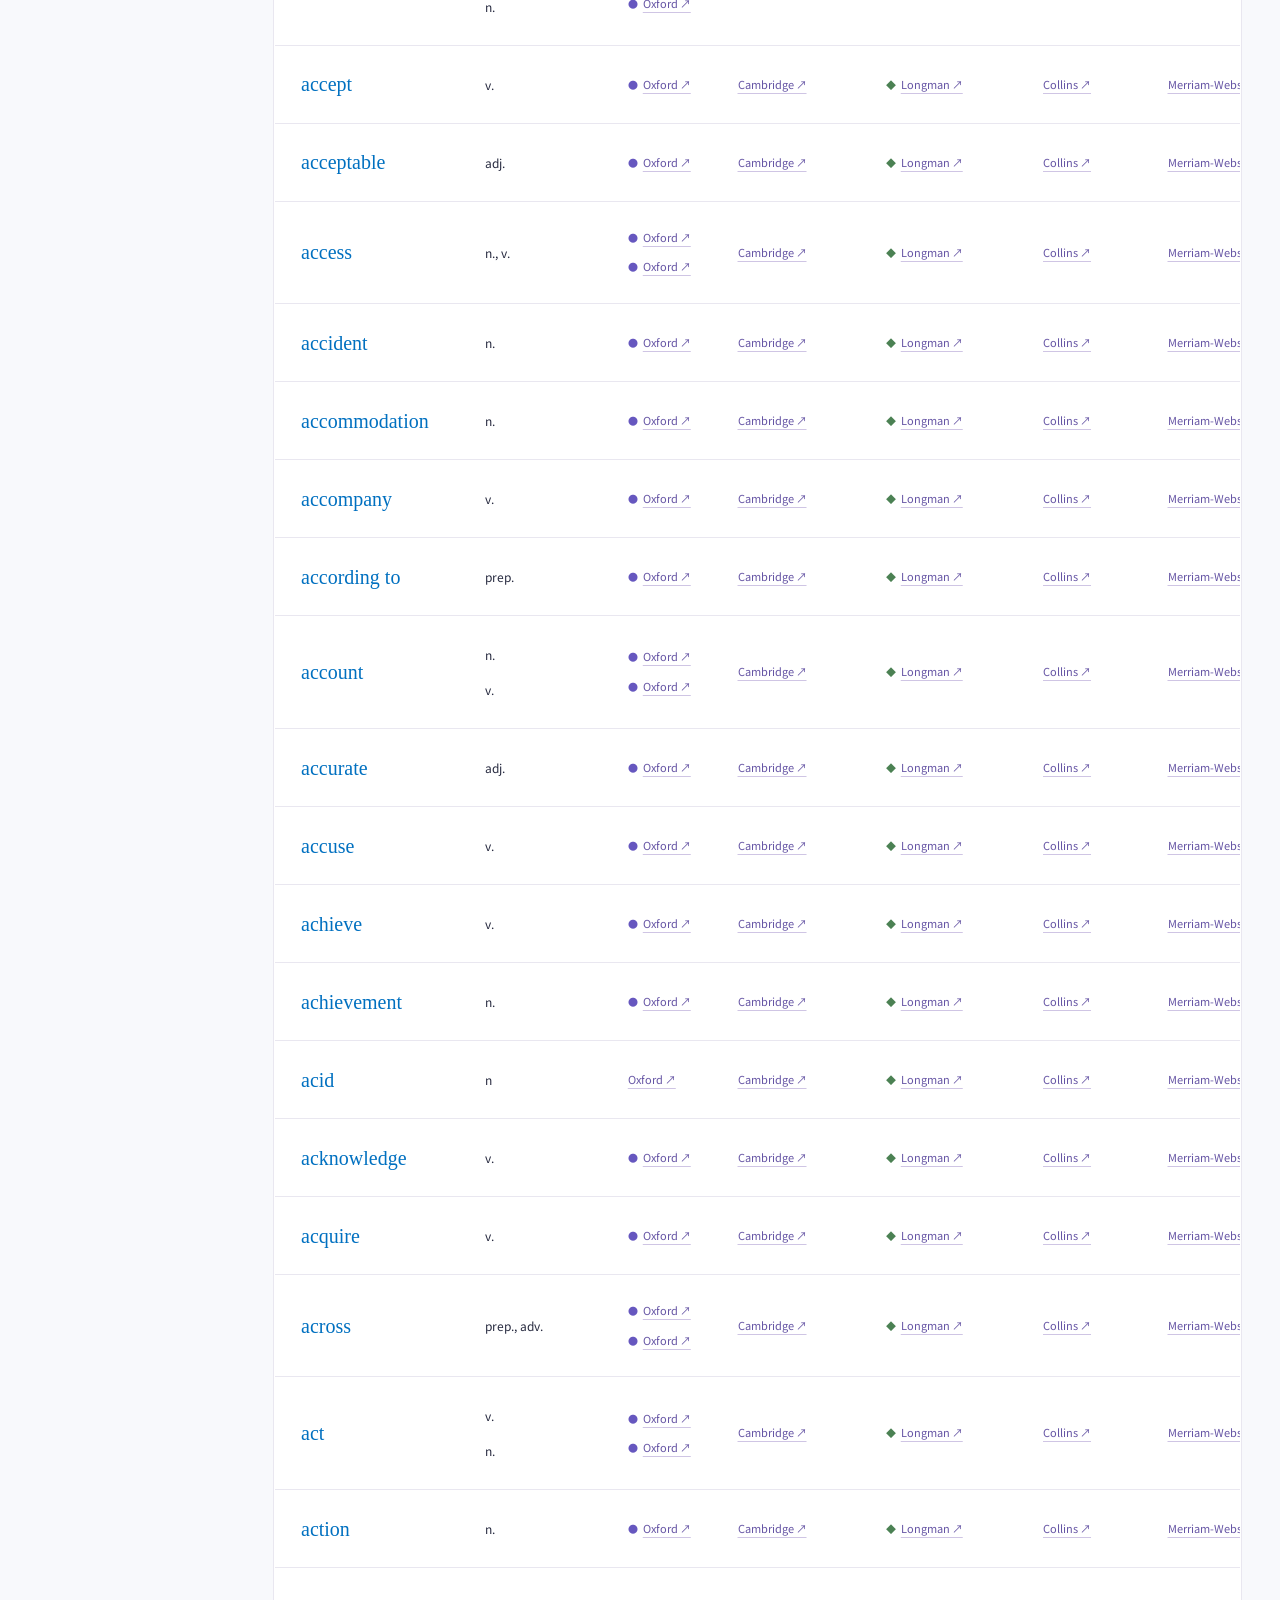
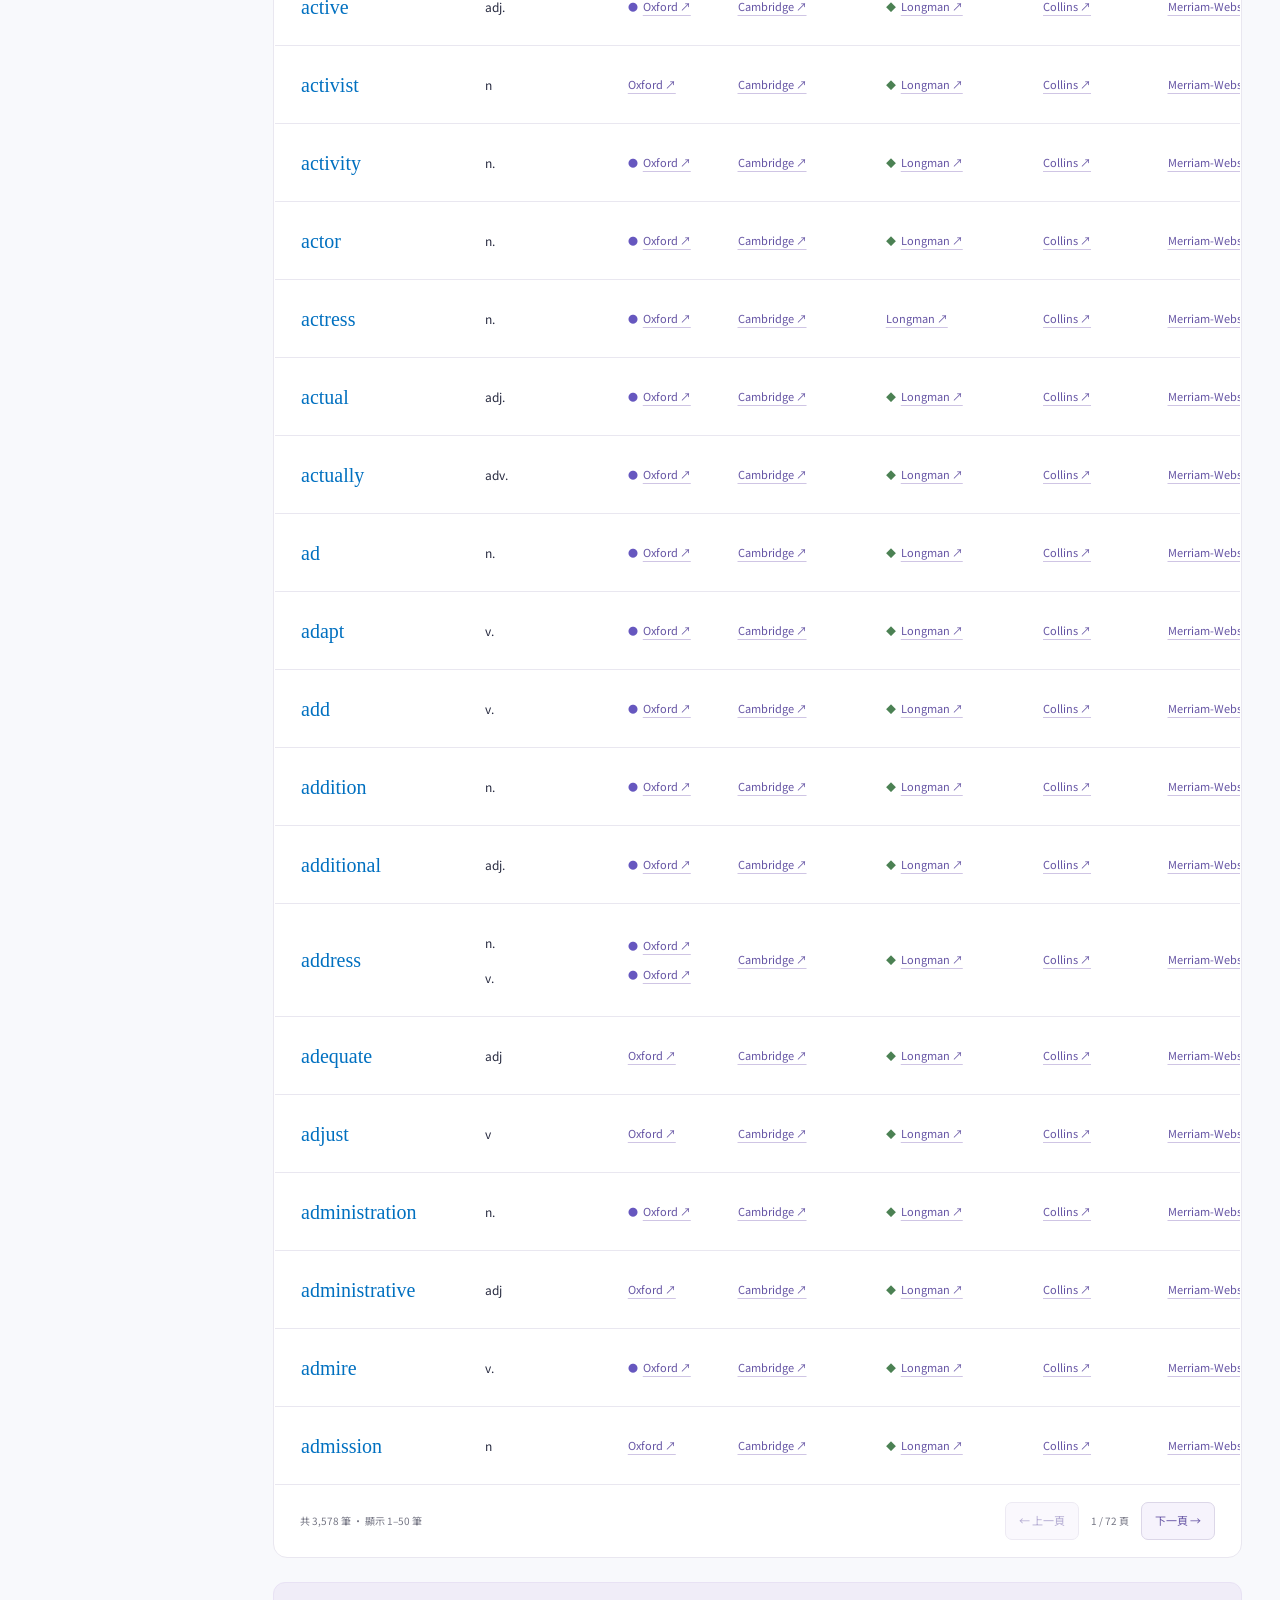
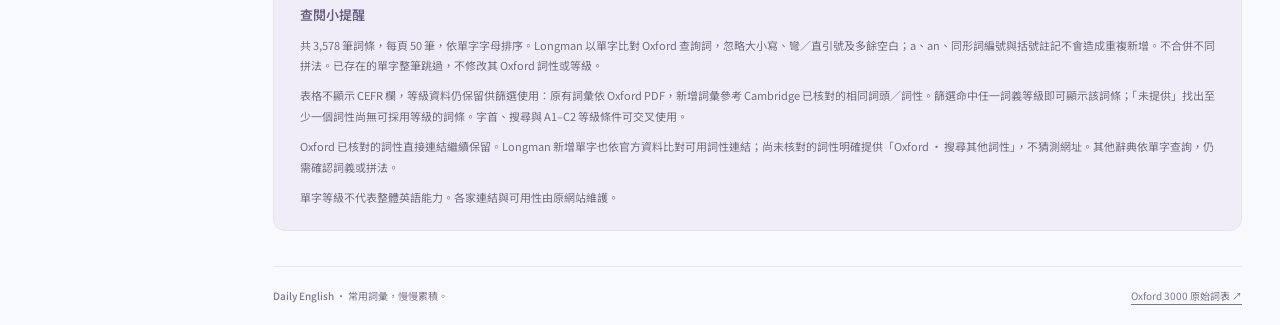
==== commit e878a4d1: "Set vocabulary word text to blue Co-authored-by: Copilot <223556219+Copilot@users.noreply.github.com" ====
--- a/index.html
+++ b/index.html
@@ -6,7 +6,7 @@
   <meta name="theme-color" content="#7772e8">
   <meta name="description" content="Oxford 與 Longman 常用詞彙庫：搜尋 3578 筆詞條、詞性與等級，連結五家英文辭典，Longman 新增詞彙自動跳過已收錄的單字。">
   <title>常用詞彙庫｜Daily English 英語日常</title>
-  <link rel="stylesheet" href="./styles.css">
+  <link rel="stylesheet" href="./styles.css?v=word-blue">
   <script src="./oxford-words.js" defer></script>
   <script src="./oxford-links.js" defer></script>
   <script src="./longman-words.js?v=cambridge-cefr" defer></script>
--- a/styles.css
+++ b/styles.css
@@ -49,7 +49,7 @@
 thead th{font-size:11px;color:#756c88;font-weight:500;white-space:nowrap}
 thead th:first-child,tbody th{padding-left:26px}
 .column-detail{display:block;font-size:9px;color:#817597;letter-spacing:1px}
-tbody th{font-family:Georgia,serif;font-size:23px;font-weight:400;color:#514064;white-space:nowrap}
+tbody th{font-family:Georgia,serif;font-size:23px;font-weight:400;color:#0070C0;white-space:nowrap}
 tbody tr:hover{background:#fcfbff}
 td{font-size:12px}
 td small{display:block;color:var(--muted);font-size:10px;margin-top:5px}
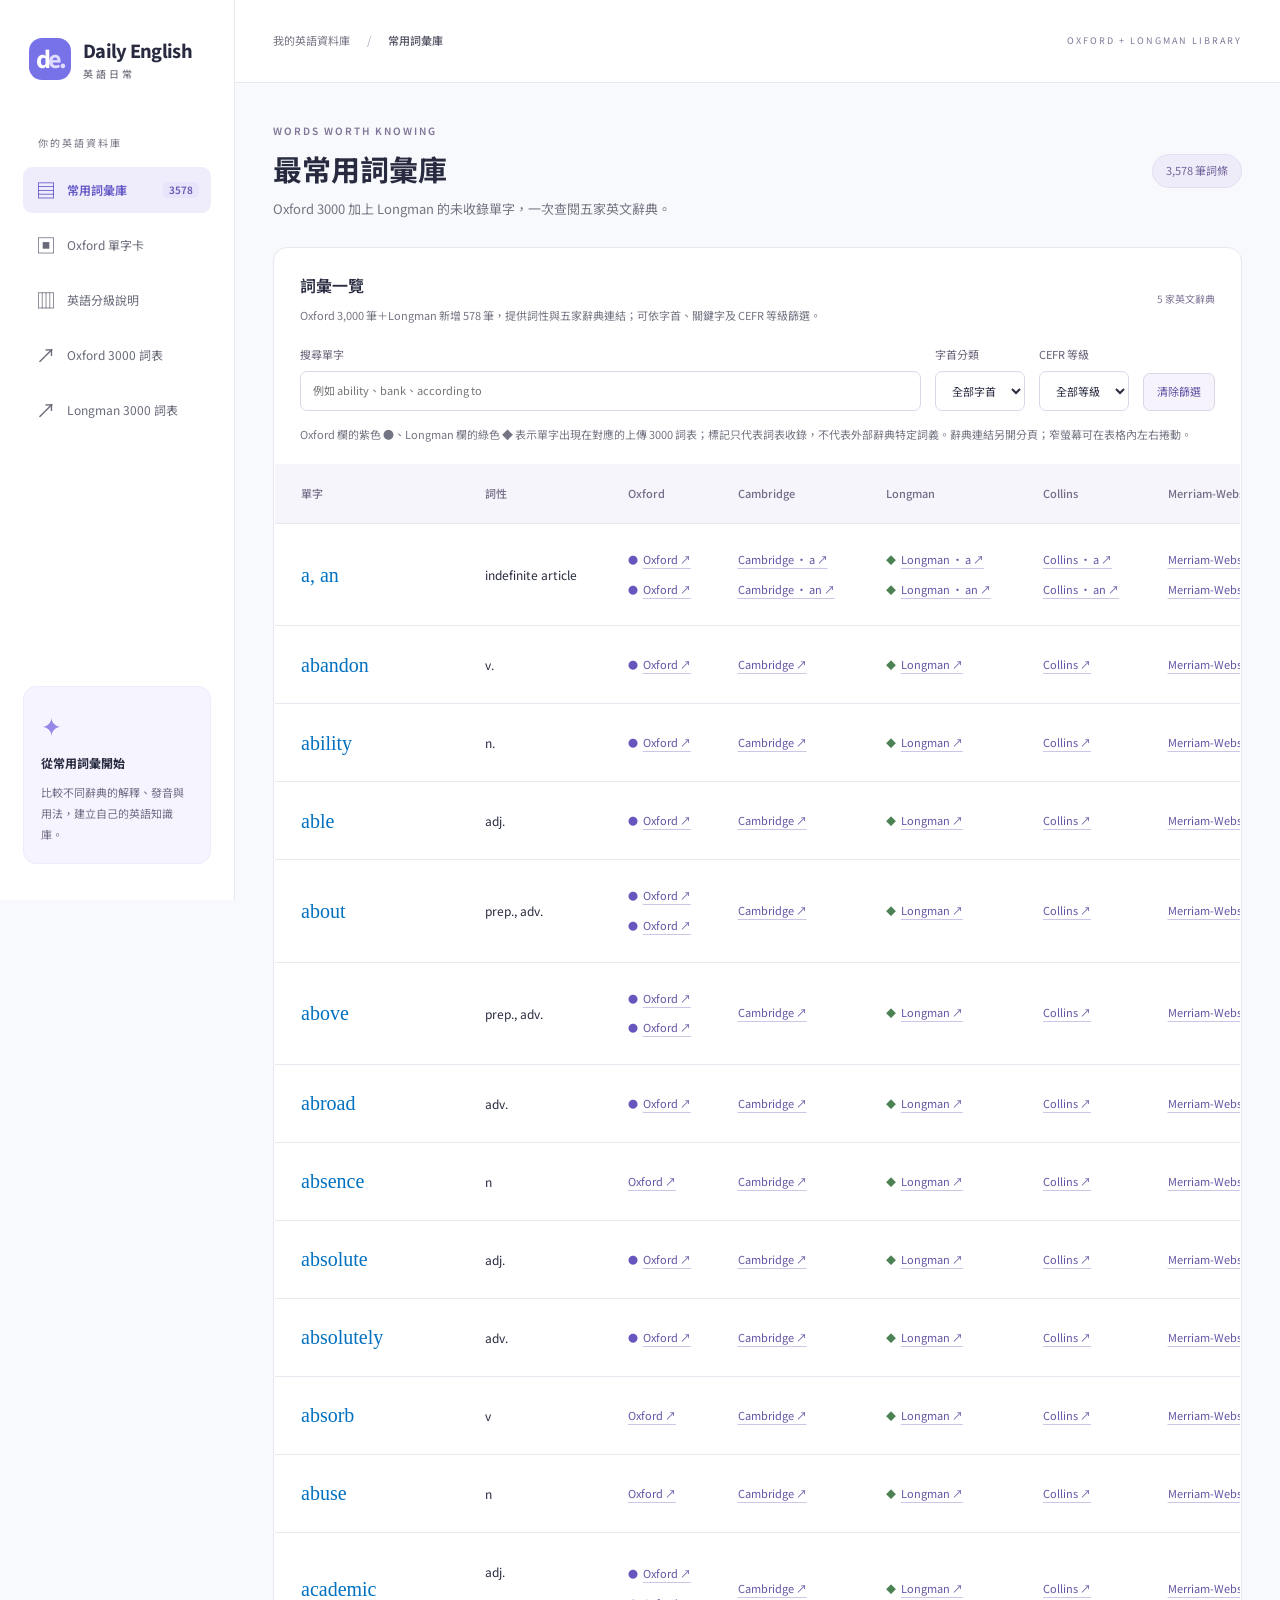
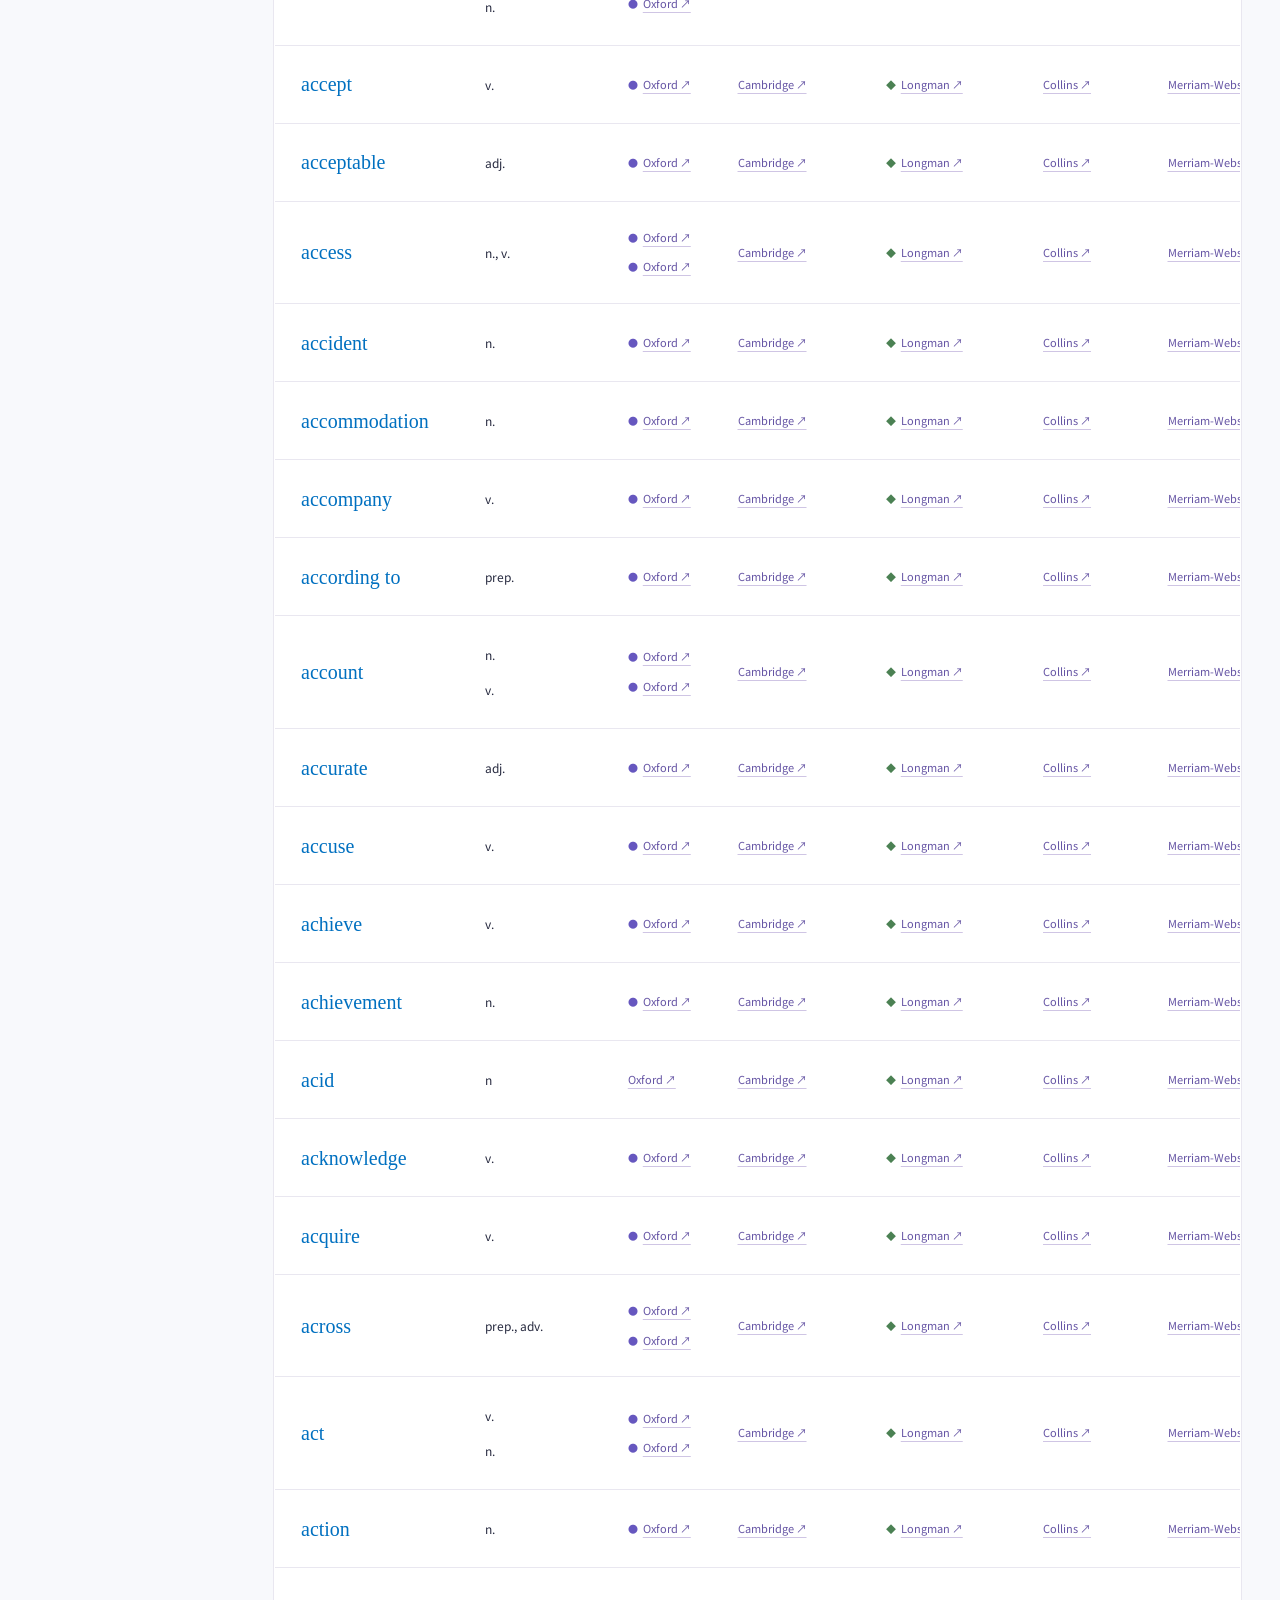
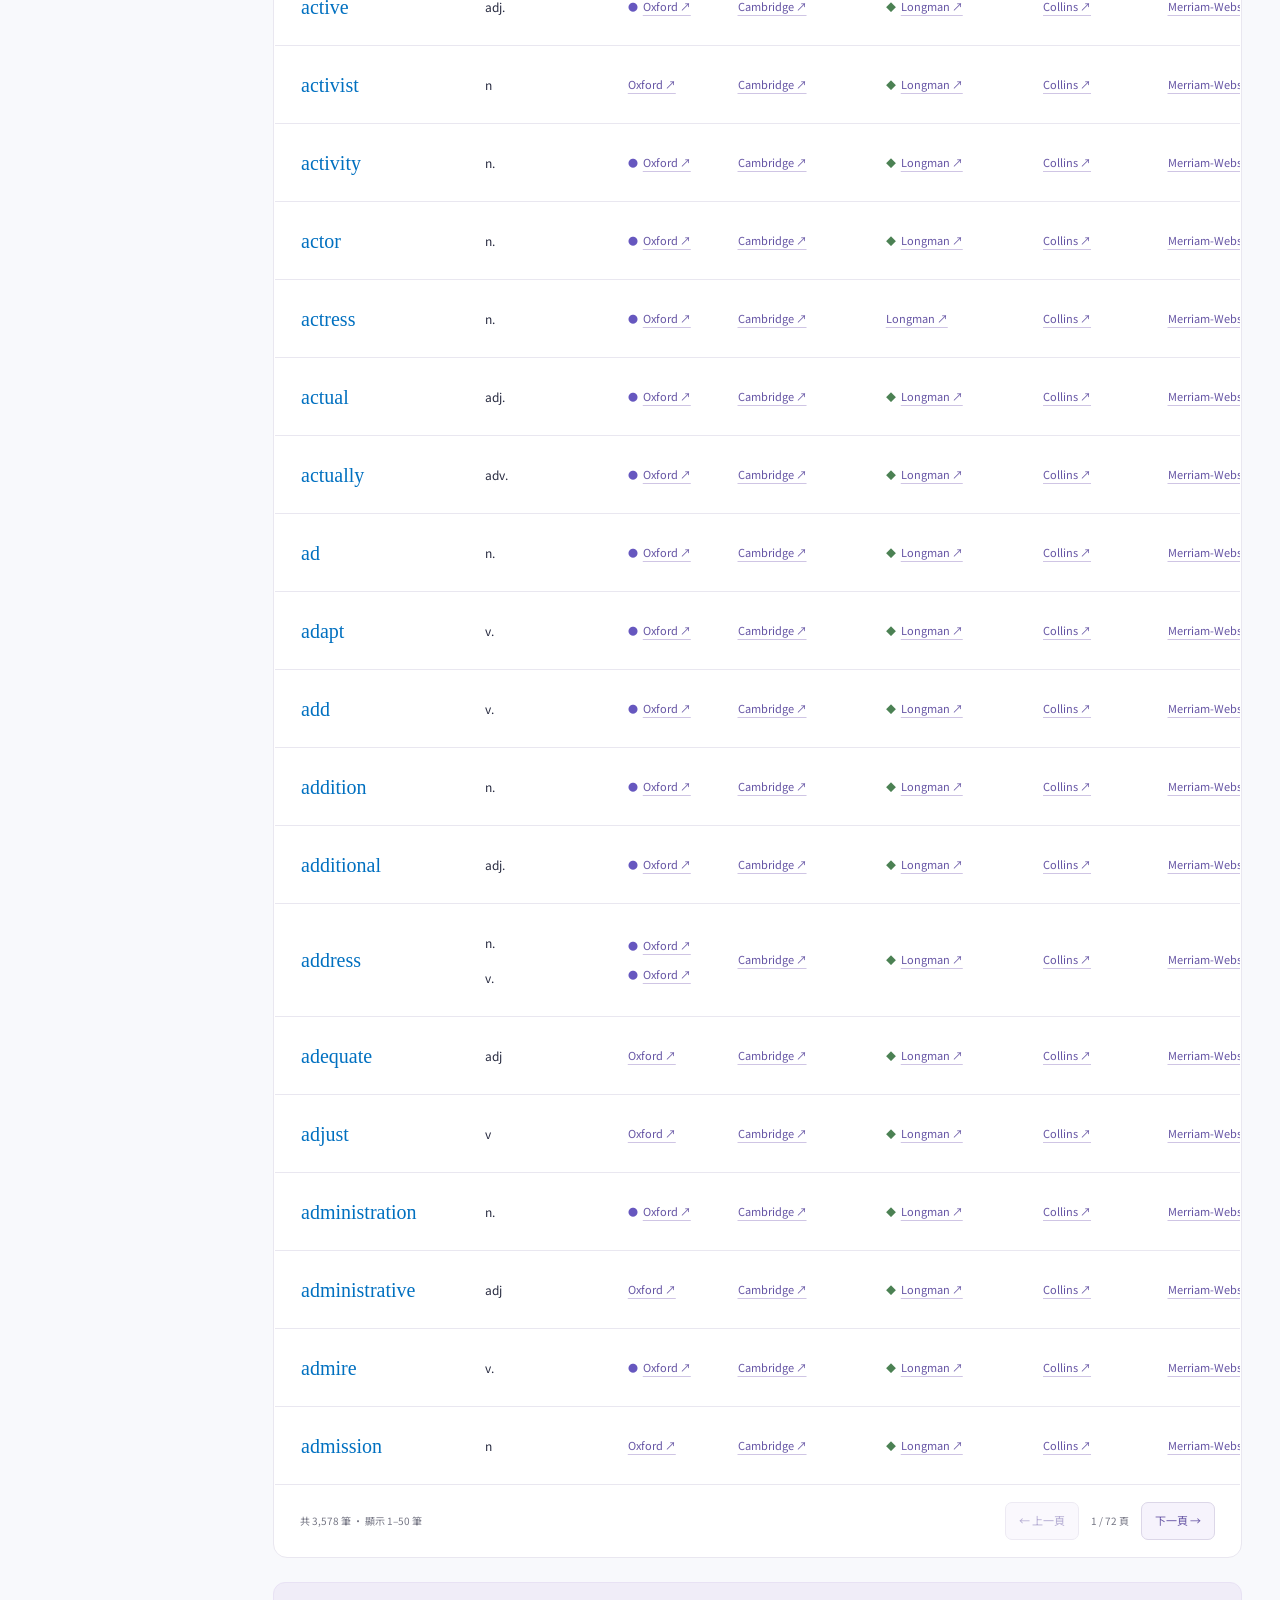
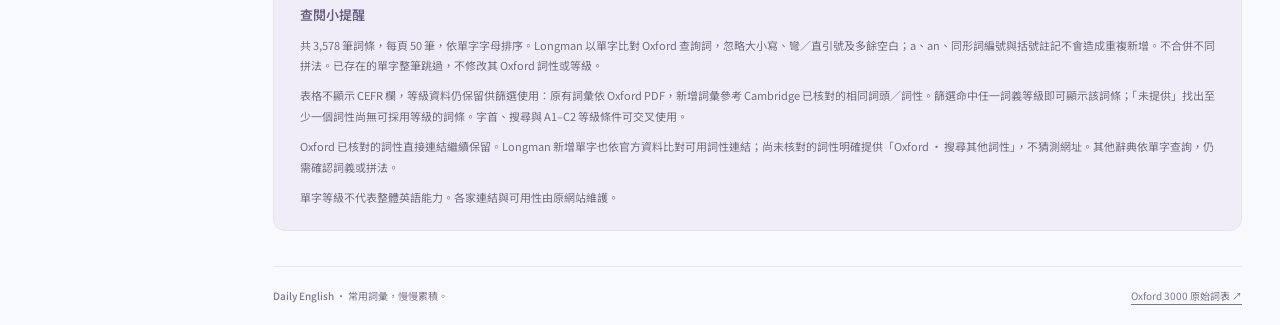
==== commit ed4c6a27: "Add Oxford flashcard prototype with five test entries Co-authored-by: Copilot <223556219+Copilot@use" ====
--- a/index.html
+++ b/index.html
@@ -20,6 +20,7 @@
     <span class="nav-label">你的英語資料庫</span>
     <nav aria-label="主要導覽">
       <a class="nav-item active" href="./index.html" aria-current="page"><span aria-hidden="true">▤</span>常用詞彙庫<span class="nav-badge">3578</span></a>
+      <a class="nav-item" href="./flashcards.html"><span aria-hidden="true">▣</span>Oxford 單字卡</a>
       <a class="nav-item" href="./levels.html"><span aria-hidden="true">▥</span>英語分級說明</a>
       <a class="nav-item" href="./The_Oxford_3000.pdf" target="_blank" rel="noopener noreferrer"><span aria-hidden="true">↗</span>Oxford 3000 詞表<span class="sr-only">（另開分頁）</span></a>
       <a class="nav-item" href="./longman_3000_list.pdf" target="_blank" rel="noopener noreferrer"><span aria-hidden="true">↗</span>Longman 3000 詞表<span class="sr-only">（另開分頁）</span></a>
--- a/styles.css
+++ b/styles.css
@@ -114,6 +114,50 @@
 .guide-sources{margin-top:24px}
 .guide-sources ul{padding-left:20px;font-size:12px;line-height:2.2}
 .guide-sources p{font-size:11px}
+.flashcard-panel{max-width:980px;margin:0 auto;background:#fff;border:1px solid var(--line);border-radius:14px;padding:26px 30px 22px}
+.flashcard-toolbar{display:flex;justify-content:space-between;align-items:center;gap:12px;color:var(--muted);font-size:11px}
+.flashcard-deck-label{color:#817597;font-size:10px;font-weight:600;letter-spacing:1.5px}
+.flashcard-progress{height:5px;margin:16px 0 25px;background:#eeecf5;border-radius:99px;overflow:hidden}
+.flashcard-progress span{display:block;height:100%;width:0;background:var(--purple);border-radius:inherit;transition:width .2s ease}
+.flashcard{min-height:430px;border:1px solid #e8e5ee;border-radius:12px;background:#fcfcfd;padding:30px clamp(22px,6vw,72px);color:#293044}
+.flashcard-topline{display:flex;justify-content:space-between;align-items:center;color:#848493;font-size:11px}
+.flashcard-level{background:#e8efff;color:#3d5fa8;border-radius:5px;padding:4px 9px;font-size:10px;font-weight:700;letter-spacing:.5px}
+.flashcard-word-row{display:flex;align-items:center;gap:14px;flex-wrap:wrap;margin-top:30px}
+.flashcard-word{font-family:Georgia,"Times New Roman",serif;font-size:clamp(38px,7vw,62px);line-height:1.2;color:#1f2636;font-weight:700;margin:0;letter-spacing:-1.5px}
+.flashcard-pos{background:#e7efff;color:#355ca7;border-radius:5px;padding:4px 10px;font-size:12px;font-weight:700;text-transform:uppercase}
+.flashcard-prompt{margin:28px 0 18px;color:#737582;font-size:13px}
+.audio-button,.dictionary-link{display:inline-flex;align-items:center;gap:8px;background:transparent;border:0;padding:7px 0;color:#6d7280;font-size:12px}
+.audio-button:hover:not(:disabled),.dictionary-link:hover{background:transparent;color:#4f56a4}
+.audio-button:disabled{opacity:.5}
+.dictionary-link{margin-left:20px;color:#6554a4;text-decoration:underline;text-underline-offset:4px}
+.flashcard-back{margin-top:24px}
+.flashcard-definition,.flashcard-examples{border-top:1px solid #dfe0e5;padding:20px 0 17px}
+.flashcard-back h3{margin:0 0 10px;color:#303546;font-family:Georgia,"Times New Roman",serif;font-size:16px}
+.flashcard-definition h3:not(:first-child){margin-top:22px}
+.flashcard-definition p{margin:0;color:#4f5665;font-size:15px;line-height:1.8}
+.flashcard-definition .definition-text{font-family:Georgia,"Times New Roman",serif;font-size:18px}
+.flashcard-examples ul{list-style:none;padding:0;margin:0;display:grid;gap:13px}
+.flashcard-examples li{display:flex;align-items:flex-start;gap:10px;color:#4f5665;font-family:Georgia,"Times New Roman",serif;font-size:15px;line-height:1.7}
+.flashcard-examples li::before{content:"•";color:#5790ea;font-family:system-ui,sans-serif}
+.example-audio{flex-shrink:0;margin:-4px 0 0 auto;background:transparent;border:0;color:#747b89;padding:5px 8px}
+.example-audio:hover:not(:disabled){background:#f0eef9;color:#5147a7}
+.flashcard-controls{display:flex;align-items:center;justify-content:center;gap:12px;flex-wrap:wrap;margin:20px 0 0}
+.flashcard-controls button,.review-controls button,.flashcard-summary button{min-height:40px;padding:9px 16px}
+.primary-button{background:#655bd5;color:#fff;border-color:#655bd5}
+.primary-button:hover:not(:disabled){background:#5148bd}
+.secondary-button{background:#fff;color:#5f6070}
+.review-controls{display:flex;justify-content:center;align-items:center;gap:10px;flex-wrap:wrap;margin-top:15px;color:#6e6f7d;font-size:12px}
+.again-button{background:#fff5e9;color:#925f21;border-color:#f0dfc6}
+.remember-button{background:#edf7ef;color:#477451;border-color:#d6ead9}
+.flashcard-note{margin:18px 0 0;color:#82818e;font-size:10px;text-align:center;line-height:1.8}
+.flashcard-error{margin:18px 0 0;padding:13px;background:#fff0ec;color:#944335;border:1px solid #edc4bb;border-radius:8px;font-size:12px}
+.flashcard-summary{max-width:980px;display:flex;align-items:center;justify-content:space-between;gap:12px;flex-wrap:wrap;margin:20px auto 0;padding:17px 20px;background:#fff;border:1px solid var(--line);border-radius:12px}
+.flashcard-summary h2{font-size:13px}
+.flashcard-summary p{margin:0;color:#727281;font-size:11px}
+.flashcard-summary strong{color:#477451}
+.summary-separator{padding:0 6px;color:#b1adbb}
+.flashcard-summary button{min-height:34px;background:#f6f3fc}
+@media(max-width:700px){.flashcard-panel{padding:19px 16px}.flashcard{min-height:390px;padding:22px 18px}.flashcard-word-row{margin-top:24px}.flashcard-controls{gap:8px}.flashcard-controls button{padding:9px 12px}.flashcard-summary{padding:15px}.flashcard-summary p{order:3;flex-basis:100%}.flashcard-examples li{font-size:14px}}
 @media(max-width:900px){.guide-grid{grid-template-columns:1fr;gap:0}.level-groups{grid-template-columns:1fr;gap:10px}}
 @media(max-width:700px){.guide-section{padding:20px}.guide-section p,.guide-list{font-size:12px}.level-groups{margin-top:18px}.cefr-table td{font-size:11px}}
 @media(max-width:1100px){.sidebar{width:205px;padding:30px 16px}.workspace{margin-left:205px}.brand{font-size:16px;gap:9px}.topbar{padding:18px 26px}main{padding:30px 26px 0}}
